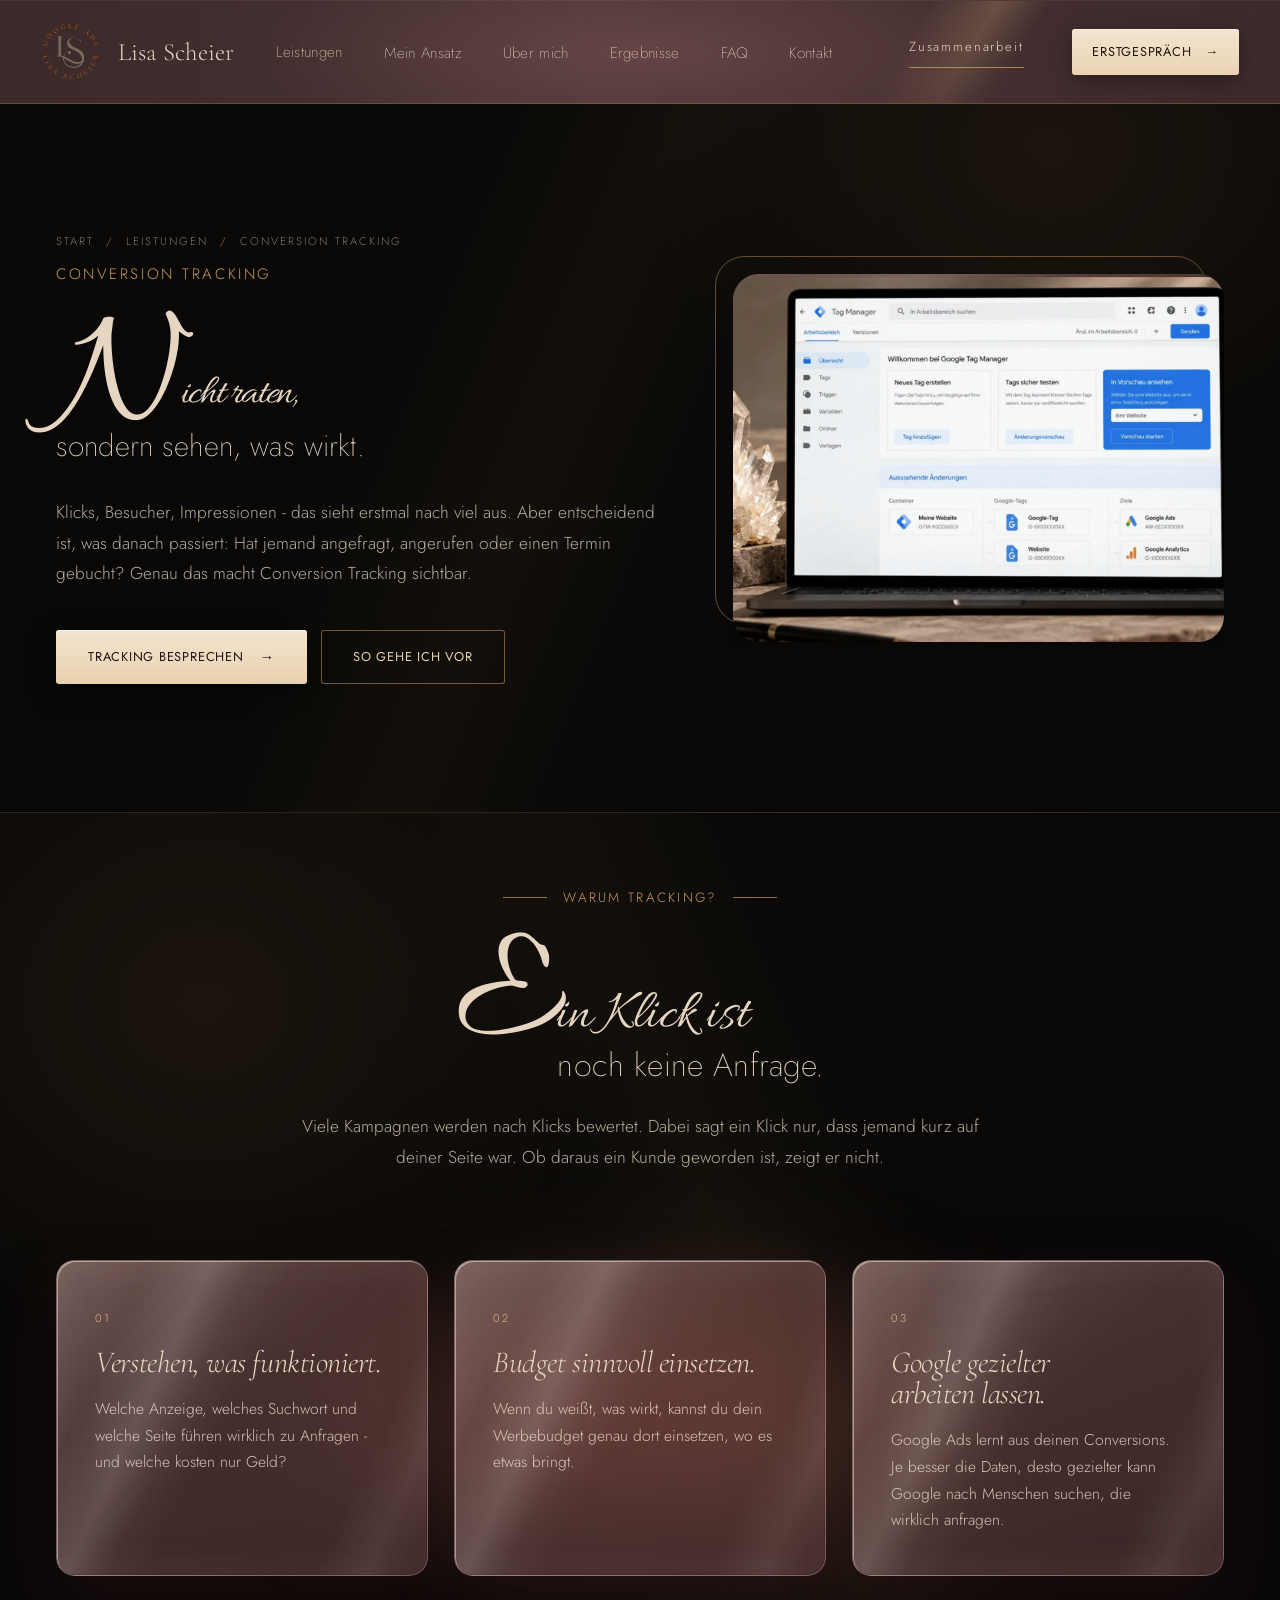
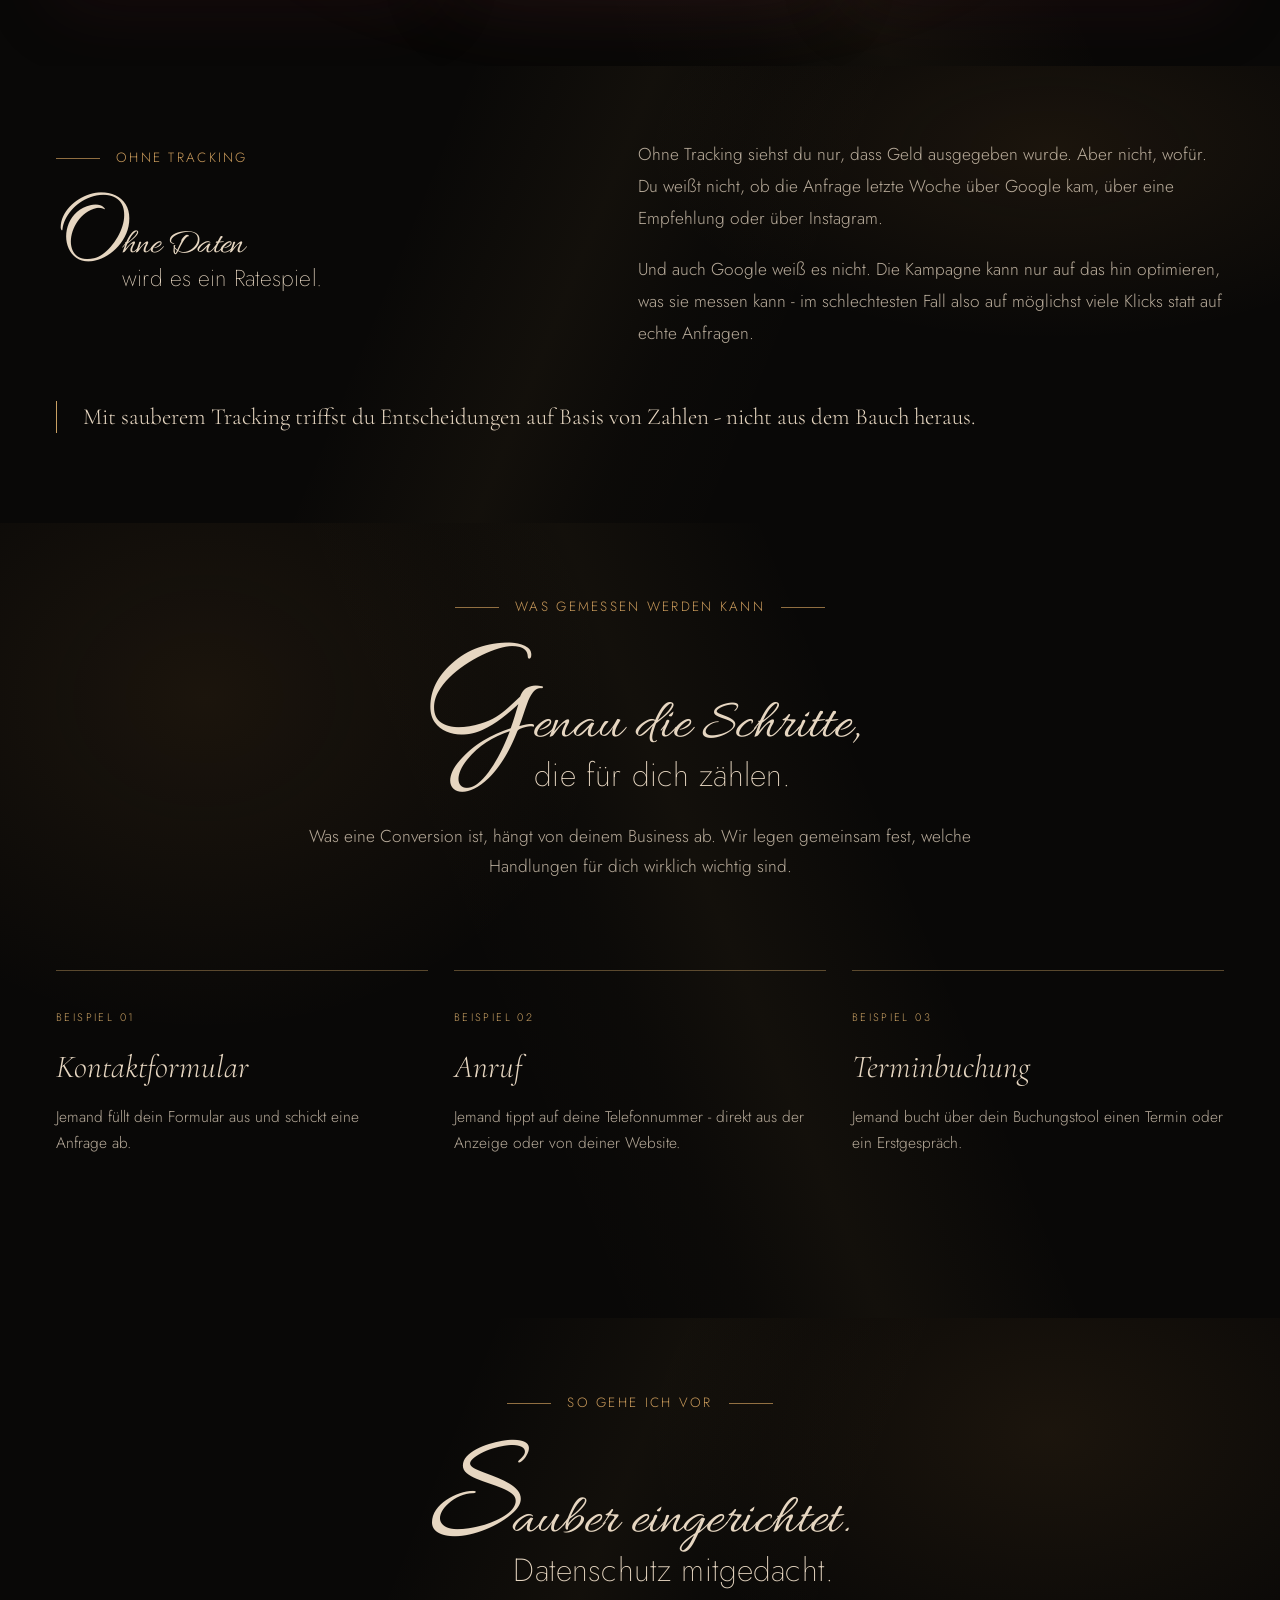
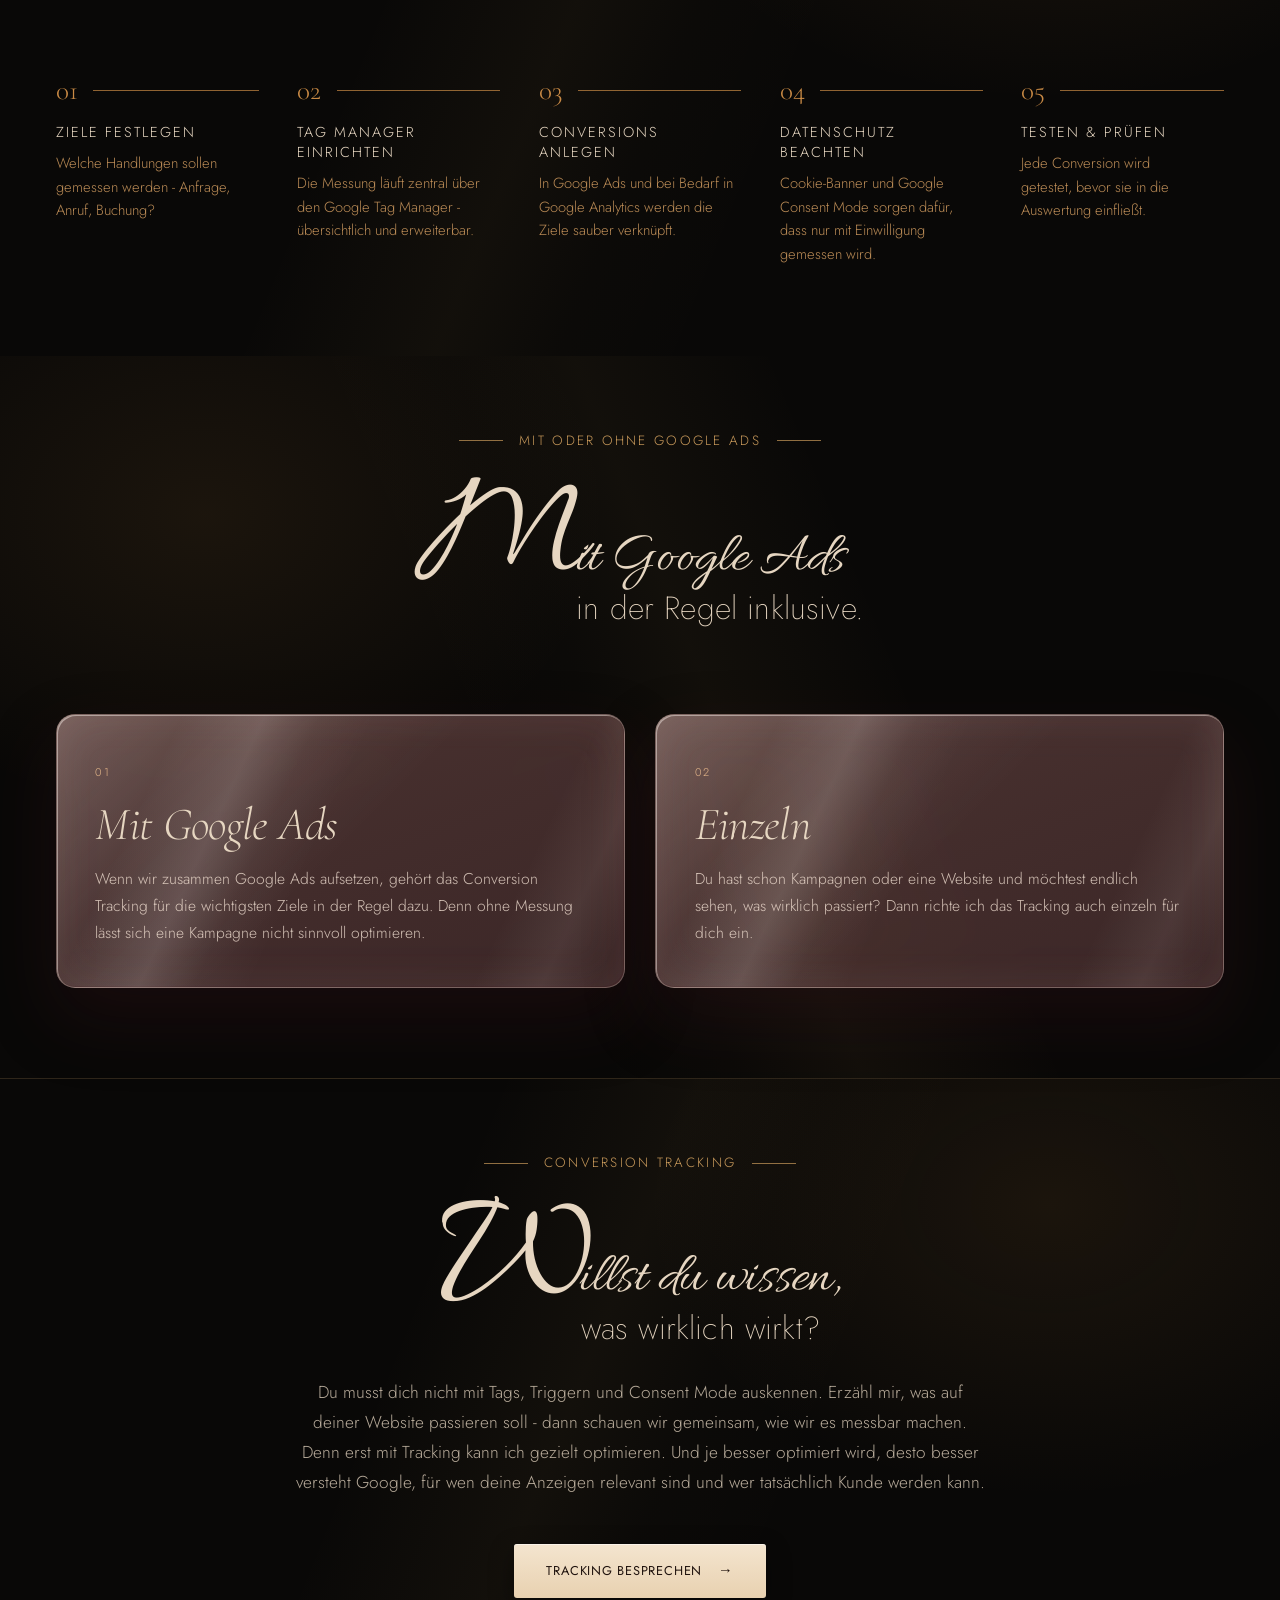
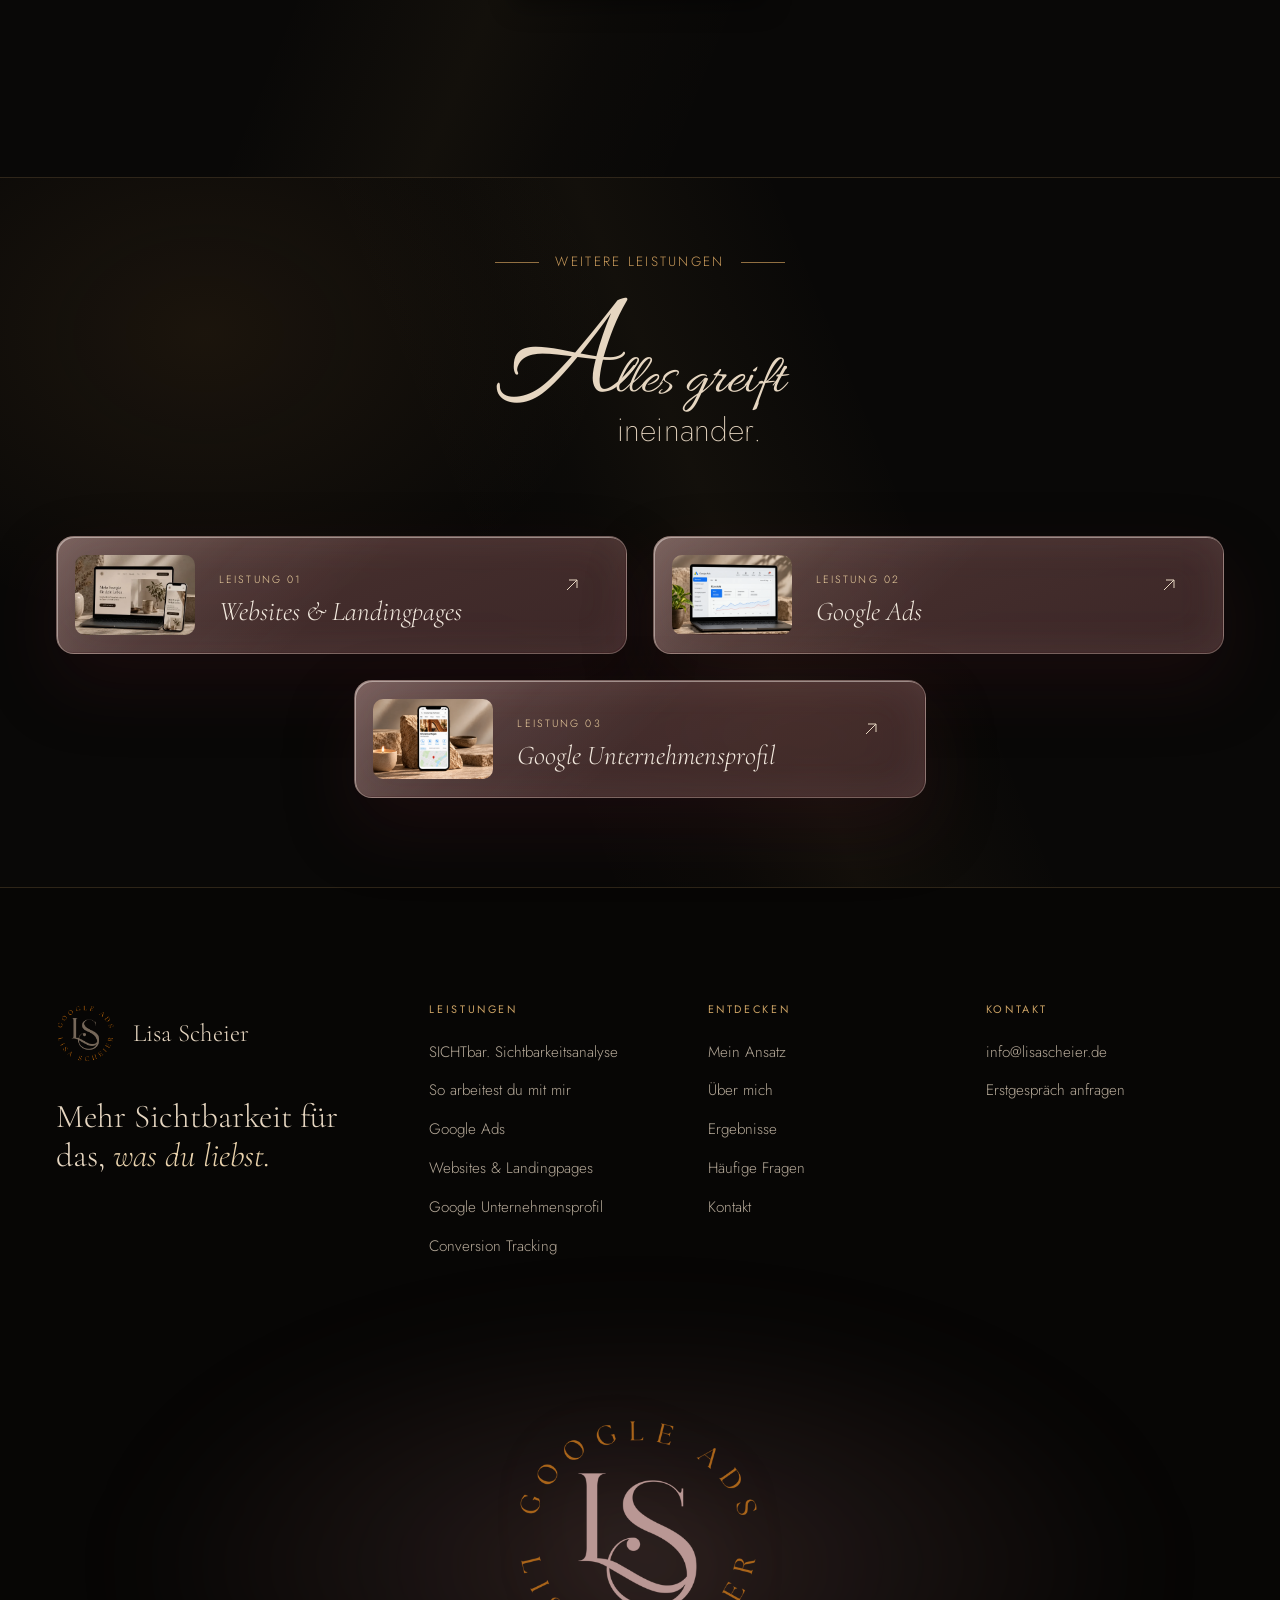
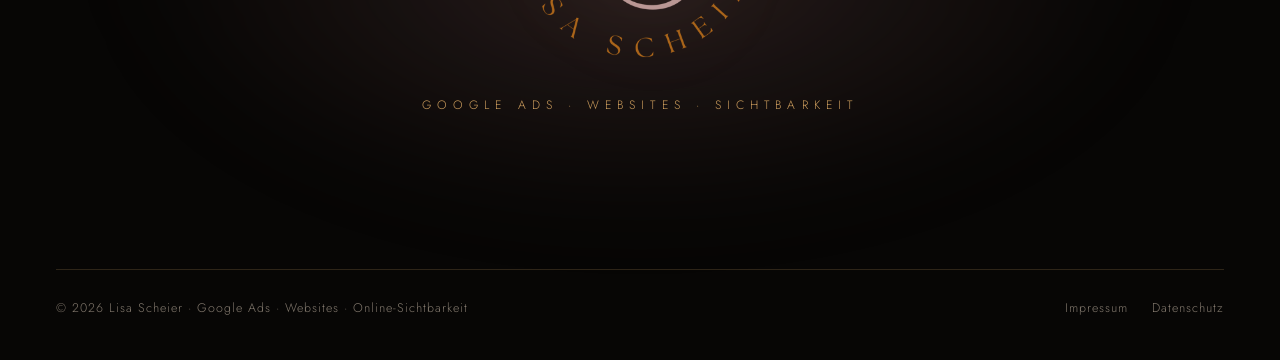
==== conversion-tracking.html @ 936a1bc4 "Hero-Bewertung ohne Anzahl, Kontaktbereich mit Anzahl Co-Authored-By: Claude Opus 5.5 <noreply@anthr" ====
<!DOCTYPE html>
<html lang="de">
<head>
<meta charset="utf-8">
<meta name="viewport" content="width=device-width,initial-scale=1,viewport-fit=cover">
<title>Conversion Tracking für Google Ads | Lisa Scheier</title>
<meta name="description" content="Conversion Tracking für Google Ads: sehen, welche Klicks zu Anfragen, Anrufen und Buchungen führen. Datenschutzkonform mit Google Tag Manager.">
<link rel="canonical" href="https://lisascheier.de/conversion-tracking.html">
<meta name="theme-color" content="#0b0908">
<meta property="og:type" content="website">
<meta property="og:locale" content="de_DE">
<meta property="og:site_name" content="Lisa Scheier">
<meta property="og:title" content="Conversion Tracking für Google Ads | Lisa Scheier">
<meta property="og:description" content="Conversion Tracking für Google Ads: sehen, welche Klicks zu Anfragen, Anrufen und Buchungen führen. Datenschutzkonform mit Google Tag Manager.">
<meta property="og:url" content="https://lisascheier.de/conversion-tracking.html">
<meta property="og:image" content="https://lisascheier.de/assets/img/vorschau-social.jpg">
<meta property="og:image:width" content="1200">
<meta property="og:image:height" content="630">
<meta name="twitter:card" content="summary_large_image">
<link rel="icon" href="assets/img/logo.png" type="image/png">
<link rel="preload" href="assets/fonts/cormorant-garamond-v21-latin-300.woff2" as="font" type="font/woff2" crossorigin>
<link rel="preload" href="assets/fonts/jost-v20-latin-300.woff2" as="font" type="font/woff2" crossorigin>
<link rel="preload" href="assets/fonts/allura.woff2" as="font" type="font/woff2" crossorigin>

<link rel="stylesheet" href="assets/css/site.css?v=1791563657">
<link rel="stylesheet" href="assets/css/variante-a.css?v=1791563657">
<link rel="stylesheet" href="assets/css/variante-a-schwarz.css?v=1791563657">
<script type="application/ld+json">{"@context": "https://schema.org", "@type": "Service", "name": "Conversion Tracking", "provider": {"@type": "Person", "name": "Lisa Scheier"}, "areaServed": ["DE", "AT", "CH"], "url": "https://lisascheier.de/conversion-tracking.html"}</script>
</head>
<body>
<a class="skip" href="#main">Zum Inhalt springen</a>
<header class="header">
  <div class="wrap header__inner">
    <a class="brand" href="index.html" aria-label="Lisa Scheier - Startseite">
      <img src="assets/img/logo.png" alt="" width="46" height="46"><span>Lisa Scheier</span>
    </a>
    <nav class="nav" aria-label="Hauptnavigation">
      <ul class="nav__list">
        <li class="has-drop">
          <button class="nav__link is-active" aria-expanded="false" aria-haspopup="true">Leistungen</button>
          <div class="drop"><a href="index.html#leistungen"><small>01</small><strong>Alle Leistungen</strong><span>Websites, Google Ads, Profil &amp; Tracking</span></a><a href="websites-landingpages.html"><small>02</small><strong>Websites &amp; Landingpages</strong><span>Damit nach dem Klick nicht Schluss ist.</span></a><a href="google-ads.html"><small>03</small><strong>Google Ads</strong><span>Sichtbar, wenn bereits gesucht wird.</span></a><a href="sichtbar.html"><small>04</small><strong>SICHTbar.</strong><span>Deine persönliche Sichtbarkeitsanalyse</span></a><a href="google-unternehmensprofil.html"><small>05</small><strong>Google Unternehmensprofil</strong><span>Der erste Eindruck in Suche und Maps.</span></a><a href="conversion-tracking.html" aria-current="page"><small>06</small><strong>Conversion Tracking</strong><span>Sehen, was wirklich wirkt.</span></a><a href="zusammenarbeit.html"><small>07</small><strong>So arbeitest du mit mir</strong><span>SICHTbar., Einzelleistungen &amp; Pakete</span></a></div>
        </li>
        <li><a class="nav__link" href="index.html#ansatz">Mein Ansatz</a></li>
        <li><a class="nav__link" href="index.html#ueber-mich">Über mich</a></li>
        <li><a class="nav__link" href="index.html#ergebnisse">Ergebnisse</a></li>
        <li><a class="nav__link" href="index.html#faq">FAQ</a></li>
        <li><a class="nav__link" href="index.html#kontakt">Kontakt</a></li>
      </ul>
    </nav>
    <div class="header__actions">
      <a class="header__more" href="zusammenarbeit.html">Zusammenarbeit</a>
      <a class="header__cta" href="index.html#kontakt">Erstgespräch <span aria-hidden="true">→</span></a>
      <button class="burger" aria-label="Menü öffnen" aria-expanded="false" aria-controls="mobile-menu"><span></span><span></span></button>
    </div>
  </div>
</header>
<div class="mobile" id="mobile-menu" aria-hidden="true">
  <nav aria-label="Mobile Navigation">
    <a href="index.html#leistungen">Leistungen <small>01</small></a>
    <div class="mobile__sub"><a href="websites-landingpages.html">Websites &amp; Landingpages</a><a href="google-ads.html">Google Ads</a><a href="sichtbar.html">SICHTbar. Sichtbarkeitsanalyse</a><a href="google-unternehmensprofil.html">Google Unternehmensprofil</a><a href="conversion-tracking.html">Conversion Tracking</a><a href="zusammenarbeit.html">So arbeitest du mit mir</a></div>
    <a href="index.html#ansatz">Mein Ansatz <small>02</small></a>
    <a href="index.html#ueber-mich">Über mich <small>03</small></a>
    <a href="index.html#ergebnisse">Ergebnisse <small>04</small></a>
    <a href="index.html#faq">FAQ <small>05</small></a>
    <a href="index.html#kontakt">Kontakt <small>06</small></a>
    <a class="btn" href="index.html#kontakt">Erstgespräch anfragen <span class="arr" aria-hidden="true">→</span></a>
  </nav>
  <div class="mobile__meta">
    <a href="mailto:info@lisascheier.de">info@lisascheier.de</a>
  </div>
</div>
<main id="main">
<section class="page-hero">
  <div class="wrap page-hero__grid">
    <div>
      <ol class="crumbs reveal"><li><a href="index.html">Start</a></li><li><a href="index.html#leistungen">Leistungen</a></li><li>Conversion Tracking</li></ol>
      <span class="kicker reveal">Conversion Tracking</span>
      <h1 class="hero__title hero__title--sub reveal" data-d="1" aria-label="Nicht raten, sondern sehen, was wirkt."><span class="hero__script" aria-hidden="true"><span class="hero__s">N</span><span class="hero__chade">icht raten,</span></span> <span class="hero__rest" aria-hidden="true">sondern sehen, was wirkt.</span></h1>
      <p class="lead reveal" data-d="2">Klicks, Besucher, Impressionen - das sieht erstmal nach viel aus. Aber entscheidend ist, was danach passiert: Hat jemand angefragt, angerufen oder einen Termin gebucht? Genau das macht Conversion Tracking sichtbar.</p>
      <div class="btns reveal" data-d="3"><a class="btn" href="index.html#kontakt">Tracking besprechen <span class="arr" aria-hidden="true">→</span></a><a class="btn btn--ghost" href="#vorgehen">So gehe ich vor</a></div>
    </div>
    <div class="page-hero__img reveal-img"><img src="assets/img/leistung-tracking.webp?v=1791563657" alt="Google Tag Manager auf einem Laptop" width="734" height="480"></div>
  </div>
</section>

<section class="section section--line">
  <div class="wrap">
    <div class="head center">
      <span class="kicker reveal">Warum Tracking?</span>
      <h2 class="stitle reveal" data-d="1" aria-label="Ein Klick ist noch keine Anfrage."><span class="stitle__script" aria-hidden="true"><span class="stitle__big">E</span><span class="stitle__word">in Klick ist</span></span> <span class="stitle__rest" aria-hidden="true">noch keine Anfrage.</span></h2>
      <p class="lead reveal" data-d="2">Viele Kampagnen werden nach Klicks bewertet. Dabei sagt ein Klick nur, dass jemand kurz auf deiner Seite war. Ob daraus ein Kunde geworden ist, zeigt er nicht.</p>
    </div>
    <div class="cards">
      <article class="card reveal"><span class="n">01</span><h3>Verstehen, was funktioniert.</h3><p>Welche Anzeige, welches Suchwort und welche Seite führen wirklich zu Anfragen - und welche kosten nur Geld?</p></article>
      <article class="card reveal" data-d="1"><span class="n">02</span><h3>Budget sinnvoll einsetzen.</h3><p>Wenn du weißt, was wirkt, kannst du dein Werbebudget genau dort einsetzen, wo es etwas bringt.</p></article>
      <article class="card reveal" data-d="2"><span class="n">03</span><h3>Google gezielter arbeiten lassen.</h3><p>Google Ads lernt aus deinen Conversions. Je besser die Daten, desto gezielter kann Google nach Menschen suchen, die wirklich anfragen.</p></article>
    </div>
  </div>
</section>

<section class="section section--tint">
  <div class="wrap split">
    <div>
      <span class="kicker reveal">Ohne Tracking</span>
      <h2 class="stitle reveal" data-d="1" aria-label="Ohne Daten wird es ein Ratespiel."><span class="stitle__script" aria-hidden="true"><span class="stitle__big">O</span><span class="stitle__word">hne Daten</span></span> <span class="stitle__rest" aria-hidden="true">wird es ein Ratespiel.</span></h2>
    </div>
    <div class="prose reveal" data-d="2">
      <p>Ohne Tracking siehst du nur, dass Geld ausgegeben wurde. Aber nicht, wofür. Du weißt nicht, ob die Anfrage letzte Woche über Google kam, über eine Empfehlung oder über Instagram.</p>
      <p>Und auch Google weiß es nicht. Die Kampagne kann nur auf das hin optimieren, was sie messen kann - im schlechtesten Fall also auf möglichst viele Klicks statt auf echte Anfragen.</p>
    </div>
  </div>
  <div class="wrap">
    <p class="pull pull--wide reveal">Mit sauberem Tracking triffst du Entscheidungen auf Basis von Zahlen - nicht aus dem Bauch heraus.</p>
  </div>
</section>

<section class="section">
  <div class="wrap">
    <div class="head center">
      <span class="kicker reveal">Was gemessen werden kann</span>
      <h2 class="stitle reveal" data-d="1" aria-label="Genau die Schritte, die für dich zählen."><span class="stitle__script" aria-hidden="true"><span class="stitle__big">G</span><span class="stitle__word">enau die Schritte,</span></span> <span class="stitle__rest" aria-hidden="true">die für dich zählen.</span></h2>
      <p class="lead reveal" data-d="2">Was eine Conversion ist, hängt von deinem Business ab. Wir legen gemeinsam fest, welche Handlungen für dich wirklich wichtig sind.</p>
    </div>
    <div class="examples">
      <div class="example reveal"><small>Beispiel 01</small><strong>Kontaktformular</strong><p>Jemand füllt dein Formular aus und schickt eine Anfrage ab.</p></div>
      <div class="example reveal" data-d="1"><small>Beispiel 02</small><strong>Anruf</strong><p>Jemand tippt auf deine Telefonnummer - direkt aus der Anzeige oder von deiner Website.</p></div>
      <div class="example reveal" data-d="2"><small>Beispiel 03</small><strong>Terminbuchung</strong><p>Jemand bucht über dein Buchungstool einen Termin oder ein Erstgespräch.</p></div>
    </div>
  </div>
</section>

<section class="section section--tint" id="vorgehen">
  <div class="wrap">
    <div class="head center">
      <span class="kicker reveal">So gehe ich vor</span>
      <h2 class="stitle reveal" data-d="1" aria-label="Sauber eingerichtet. Datenschutz mitgedacht."><span class="stitle__script" aria-hidden="true"><span class="stitle__big">S</span><span class="stitle__word">auber eingerichtet.</span></span> <span class="stitle__rest" aria-hidden="true">Datenschutz mitgedacht.</span></h2>
    </div>
    <ol class="steps steps--5">
      <li><span class="n">01</span><h3>Ziele festlegen</h3><p>Welche Handlungen sollen gemessen werden - Anfrage, Anruf, Buchung?</p></li>
      <li><span class="n">02</span><h3>Tag Manager einrichten</h3><p>Die Messung läuft zentral über den Google Tag Manager - übersichtlich und erweiterbar.</p></li>
      <li><span class="n">03</span><h3>Conversions anlegen</h3><p>In Google Ads und bei Bedarf in Google Analytics werden die Ziele sauber verknüpft.</p></li>
      <li><span class="n">04</span><h3>Datenschutz beachten</h3><p>Cookie-Banner und Google Consent Mode sorgen dafür, dass nur mit Einwilligung gemessen wird.</p></li>
      <li><span class="n">05</span><h3>Testen &amp; prüfen</h3><p>Jede Conversion wird getestet, bevor sie in die Auswertung einfließt.</p></li>
    </ol>
  </div>
</section>

<section class="section" id="preise">
  <div class="wrap">
    <div class="head center">
      <span class="kicker reveal">Mit oder ohne Google Ads</span>
      <h2 class="stitle reveal" data-d="1" aria-label="Mit Google Ads in der Regel inklusive."><span class="stitle__script" aria-hidden="true"><span class="stitle__big">M</span><span class="stitle__word">it Google Ads</span></span> <span class="stitle__rest" aria-hidden="true">in der Regel inklusive.</span></h2>
    </div>
    <div class="compare">
      <article class="card reveal"><span class="n">01</span><h3>Mit Google Ads</h3><p>Wenn wir zusammen Google Ads aufsetzen, gehört das Conversion Tracking für die wichtigsten Ziele in der Regel dazu. Denn ohne Messung lässt sich eine Kampagne nicht sinnvoll optimieren.</p></article>
      <article class="card reveal" data-d="1"><span class="n">02</span><h3>Einzeln</h3><p>Du hast schon Kampagnen oder eine Website und möchtest endlich sehen, was wirklich passiert? Dann richte ich das Tracking auch einzeln für dich ein.</p></article>
    </div>
  </div>
</section>
<section class="cta" id="kontakt-cta">
  <div class="wrap center">
    <span class="kicker reveal">Conversion Tracking</span>
    <h2 class="stitle reveal" data-d="1" aria-label="Willst du wissen, was wirklich wirkt?"><span class="stitle__script" aria-hidden="true"><span class="stitle__big">W</span><span class="stitle__word">illst du wissen,</span></span> <span class="stitle__rest" aria-hidden="true">was wirklich wirkt?</span></h2>
    <p class="lead reveal" data-d="2">Du musst dich nicht mit Tags, Triggern und Consent Mode auskennen. Erzähl mir, was auf deiner Website passieren soll - dann schauen wir gemeinsam, wie wir es messbar machen. Denn erst mit Tracking kann ich gezielt optimieren. Und je besser optimiert wird, desto besser versteht Google, für wen deine Anzeigen relevant sind und wer tatsächlich Kunde werden kann.</p>
    <div class="btns reveal" data-d="3"><a class="btn" href="index.html#kontakt">Tracking besprechen <span class="arr" aria-hidden="true">→</span></a></div>
  </div>
</section>
<section class="section section--line">
  <div class="wrap">
    <div class="head center"><span class="kicker reveal">Weitere Leistungen</span><h2 class="stitle reveal" data-d="1" aria-label="Alles greift ineinander."><span class="stitle__script" aria-hidden="true"><span class="stitle__big">A</span><span class="stitle__word">lles greift</span></span> <span class="stitle__rest" aria-hidden="true">ineinander.</span></h2></div>
    <div class="more"><a href="websites-landingpages.html" class="reveal"><img src="assets/img/leistung-websites.webp?v=1791563657" alt="" loading="lazy" width="120" height="80"><div><small>Leistung 01</small><strong>Websites &amp; Landingpages</strong></div><span class="service__arrow"><svg width="16" height="16" viewBox="0 0 16 16" aria-hidden="true"><path d="M3 13L13 3M5 3h8v8" fill="none" stroke="currentColor"/></svg></span></a><a href="google-ads.html" class="reveal"><img src="assets/img/leistung-google-ads.webp?v=1791563657" alt="" loading="lazy" width="120" height="80"><div><small>Leistung 02</small><strong>Google Ads</strong></div><span class="service__arrow"><svg width="16" height="16" viewBox="0 0 16 16" aria-hidden="true"><path d="M3 13L13 3M5 3h8v8" fill="none" stroke="currentColor"/></svg></span></a><a href="google-unternehmensprofil.html" class="reveal"><img src="assets/img/leistung-unternehmensprofil.webp?v=1791563657" alt="" loading="lazy" width="120" height="80"><div><small>Leistung 03</small><strong>Google Unternehmensprofil</strong></div><span class="service__arrow"><svg width="16" height="16" viewBox="0 0 16 16" aria-hidden="true"><path d="M3 13L13 3M5 3h8v8" fill="none" stroke="currentColor"/></svg></span></a></div>
  </div>
</section>
</main>
<footer class="footer">
  <div class="wrap">
    <div class="footer__top">
      <div>
        <a class="brand" href="index.html"><img src="assets/img/logo.png" alt="" width="46" height="46"><span>Lisa Scheier</span></a>
        <p class="footer__claim">Mehr Sichtbarkeit für das, <em>was du liebst.</em></p>
      </div>
      <div>
        <h4>Leistungen</h4>
        <ul>
          <li><a href="sichtbar.html">SICHTbar. Sichtbarkeitsanalyse</a></li>
          <li><a href="zusammenarbeit.html">So arbeitest du mit mir</a></li>
          <li><a href="google-ads.html">Google Ads</a></li>
          <li><a href="websites-landingpages.html">Websites &amp; Landingpages</a></li>
          <li><a href="google-unternehmensprofil.html">Google Unternehmensprofil</a></li>
          <li><a href="conversion-tracking.html">Conversion Tracking</a></li>
        </ul>
      </div>
      <div>
        <h4>Entdecken</h4>
        <ul>
          <li><a href="index.html#ansatz">Mein Ansatz</a></li>
          <li><a href="index.html#ueber-mich">Über mich</a></li>
          <li><a href="index.html#ergebnisse">Ergebnisse</a></li>
          <li><a href="index.html#faq">Häufige Fragen</a></li>
          <li><a href="index.html#kontakt">Kontakt</a></li>
        </ul>
      </div>
      <div>
        <h4>Kontakt</h4>
        <ul>
          <li><a href="mailto:info@lisascheier.de">info@lisascheier.de</a></li>
          <li><a href="index.html#kontakt">Erstgespräch anfragen</a></li>
        </ul>
      </div>
    </div>
    <div class="footer__brandmark" aria-hidden="true"><img class="footer__logo" src="assets/img/logo-footer.png" alt="" width="400" height="400" loading="lazy"><span class="footer__tag">Google Ads · Websites · Sichtbarkeit</span></div>
    <div class="footer__bottom">
      <span>© <span data-year>2026</span> Lisa Scheier · Google Ads · Websites · Online-Sichtbarkeit</span>
      <nav aria-label="Rechtliches">
        <a href="impressum.html">Impressum</a>
        <a href="datenschutz.html">Datenschutz</a>
      </nav>
    </div>
  </div>
</footer>
<script src="assets/js/site.js?v=1791563657" defer></script>
</body>
</html>
---- assets/css/site.css ----
/* ==========================================================================
   Lisa Scheier · Design-System
   Dunkle, ruhige Eleganz · Cormorant Garamond + Jost · Messing-Akzent
   ========================================================================== */

/* ---------- Schriften (lokal, DSGVO-konform) ---------- */
@font-face{font-family:'Cormorant Garamond';font-style:normal;font-weight:300;font-display:swap;src:url(../fonts/cormorant-garamond-v21-latin-300.woff2) format('woff2')}
@font-face{font-family:'Cormorant Garamond';font-style:italic;font-weight:300;font-display:swap;src:url(../fonts/cormorant-garamond-v21-latin-300italic.woff2) format('woff2')}
@font-face{font-family:'Cormorant Garamond';font-style:italic;font-weight:400;font-display:swap;src:url(../fonts/cormorant-garamond-v21-latin-italic.woff2) format('woff2')}
@font-face{font-family:'Cormorant Garamond';font-style:normal;font-weight:500;font-display:swap;src:url(../fonts/cormorant-garamond-v21-latin-500.woff2) format('woff2')}
@font-face{font-family:'Jost';font-style:normal;font-weight:200;font-display:swap;src:url(../fonts/jost-v20-latin-200.woff2) format('woff2')}
@font-face{font-family:'Script';font-style:normal;font-weight:400;font-display:swap;src:url(../fonts/allura.woff2) format('woff2')}
@font-face{font-family:'Jost';font-style:normal;font-weight:300;font-display:swap;src:url(../fonts/jost-v20-latin-300.woff2) format('woff2')}
@font-face{font-family:'Jost';font-style:normal;font-weight:400;font-display:swap;src:url(../fonts/jost-v20-latin-regular.woff2) format('woff2')}
@font-face{font-family:'Jost';font-style:normal;font-weight:500;font-display:swap;src:url(../fonts/jost-v20-latin-500.woff2) format('woff2')}

/* ---------- Tokens ---------- */
:root{
  --bg:#0b0908;
  --bg-2:#110d0b;
  --bg-3:#17120f;
  --ink:#e6d6c1;
  --ink-2:rgba(230,214,193,.78);
  --ink-3:rgba(230,214,193,.55);
  --brass:#c9a063;
  --brass-soft:#ead3ad;
  --brass-deep:#9c7640;
  --line:rgba(201,160,99,.2);
  --line-strong:rgba(201,160,99,.42);
  --glass:linear-gradient(150deg,rgba(90,62,46,.26),rgba(26,19,15,.55) 60%,rgba(60,30,26,.22));
  --serif:'Cormorant Garamond',Georgia,'Times New Roman',serif;
  --sans:'Jost','Helvetica Neue',Arial,sans-serif;
  --wrap:1200px;
  --gutter:clamp(20px,5vw,56px);
  --section:clamp(96px,13vw,176px);
  --ease:cubic-bezier(.2,.7,.2,1);
  --header-h:104px;
  --edge:clamp(20px,3.2vw,64px);
}

/* ---------- Basis ---------- */
*,*::before,*::after{box-sizing:border-box}
html{scroll-behavior:smooth;scroll-padding-top:calc(var(--header-h) + 12px);-webkit-text-size-adjust:100%}
body{margin:0;background:var(--bg);color:var(--ink);font-family:var(--sans);font-weight:300;font-size:1.0625rem;line-height:1.7;-webkit-font-smoothing:antialiased;text-rendering:optimizeLegibility;overflow-x:hidden}
img{max-width:100%;height:auto;display:block}
a{color:inherit}
::selection{background:var(--brass);color:#120d0a}
:focus-visible{outline:1px solid var(--brass);outline-offset:4px}
h1,h2,h3,h4{font-family:var(--serif);font-weight:300;margin:0;letter-spacing:-.015em;line-height:1.02;text-wrap:balance}
p{margin:0 0 1.1em}
p:last-child{margin-bottom:0}
em{font-style:italic}
.sr-only{position:absolute;width:1px;height:1px;overflow:hidden;clip:rect(0 0 0 0);white-space:nowrap}
.skip{position:absolute;left:16px;top:-60px;z-index:200;background:var(--brass-soft);color:#120d0a;padding:10px 16px;text-decoration:none;font-size:.8rem}
.skip:focus{top:16px}

/* Filmkorn für Tiefe */
body::before{content:"";position:fixed;inset:0;z-index:100;pointer-events:none;opacity:.035;
  background-image:url("data:image/svg+xml,%3Csvg xmlns='http://www.w3.org/2000/svg' width='160' height='160'%3E%3Cfilter id='n'%3E%3CfeTurbulence type='fractalNoise' baseFrequency='.9' numOctaves='2' stitchTiles='stitch'/%3E%3C/filter%3E%3Crect width='100%25' height='100%25' filter='url(%23n)'/%3E%3C/svg%3E")}

.wrap{width:min(var(--wrap),100% - 2*var(--gutter));margin-inline:auto}
.wrap--narrow{width:min(860px,100% - 2*var(--gutter));margin-inline:auto}
.section{padding-block:var(--section);position:relative}
.section--tint{background:
  radial-gradient(ellipse 60% 50% at 12% 30%,rgba(110,58,38,.14),transparent 70%),
  linear-gradient(180deg,var(--bg-2),var(--bg))}
.section--line{border-top:1px solid var(--line)}
.center{text-align:center}

/* ---------- Typo-Bausteine ---------- */
.kicker{display:inline-flex;align-items:center;gap:16px;font-family:var(--sans);font-size:clamp(.82rem,1.05vw,1.25rem);font-weight:300;letter-spacing:.17em;text-transform:uppercase;color:#c99a5b}
.kicker::before{content:"";width:44px;height:1px;background:currentColor;opacity:.7}
.center .kicker::after{content:"";width:44px;height:1px;background:currentColor;opacity:.7}
.display{font-size:clamp(3rem,7.4vw,6.6rem);line-height:.95;letter-spacing:-.03em}
.h2{font-size:clamp(2.6rem,5.4vw,4.9rem);line-height:.98}
.h3{font-size:clamp(1.8rem,2.6vw,2.4rem);line-height:1.08}
.italic,.h2 em,.display em,.h3 em{font-style:italic;font-weight:300}
.accent{color:var(--brass-soft)}
.lead{font-size:clamp(1.08rem,1.35vw,1.24rem);line-height:1.75;color:var(--ink-2);max-width:40em}
.center .lead{margin-inline:auto}
.muted{color:var(--ink-2)}
.head{margin-bottom:clamp(48px,7vw,88px)}
.head .kicker{margin-bottom:28px}
.head .lead{margin-top:28px}
.rule{width:1px;height:56px;background:linear-gradient(var(--brass),transparent);margin:0 auto 28px}

/* ---------- Buttons & Links ---------- */
.btn{display:inline-flex;align-items:center;justify-content:center;gap:16px;min-height:54px;padding:0 32px;border:0;border-radius:3px;background:linear-gradient(180deg,#f4e5cf 0%,#e8d1b0 100%);color:#21140f;font-family:var(--sans);font-size:clamp(.8rem,.85vw,.95rem);font-weight:400;letter-spacing:.06em;text-transform:uppercase;text-decoration:none;cursor:pointer;box-shadow:0 8px 24px rgba(0,0,0,.38),inset 0 1px 0 rgba(255,255,255,.55);transition:transform .4s var(--ease),box-shadow .4s var(--ease),filter .4s}
.btn:hover{transform:translateY(-2px);filter:brightness(1.03);box-shadow:0 14px 34px rgba(0,0,0,.48),inset 0 1px 0 rgba(255,255,255,.55)}
.btn .arr{font-size:1.15em;transition:transform .5s var(--ease)}
.btn:hover .arr{transform:translateX(5px)}
.btn--ghost{background:transparent;color:var(--brass-soft);box-shadow:inset 0 0 0 1px rgba(201,154,91,.55)}
.btn--ghost:hover{background:rgba(234,211,173,.06);box-shadow:inset 0 0 0 1px rgba(234,211,173,.9)}
.btns{display:flex;flex-wrap:wrap;gap:14px}
.center .btns{justify-content:center}
.link{display:inline-flex;align-items:center;gap:12px;font-size:.74rem;letter-spacing:.22em;text-transform:uppercase;font-weight:400;color:var(--brass-soft);text-decoration:none;padding-bottom:6px;background:linear-gradient(var(--brass),var(--brass)) left bottom/100% 1px no-repeat;transition:background-size .5s var(--ease)}
.link:hover{background-size:30% 1px}
.textlink{color:var(--brass-soft);text-decoration:none;border-bottom:1px solid var(--line-strong);transition:border-color .3s}
.textlink:hover{border-color:var(--brass-soft)}

/* ---------- Header (nach Lisas Vorlage) ---------- */
.header{position:fixed;inset:0 0 auto;z-index:50;height:var(--header-h);transition:transform .5s var(--ease);
  background:linear-gradient(90deg,#211510 0%,#16100c 45%,#1a120d 72%,#1e140f 100%);border-top:1px solid rgba(255,235,210,.06);border-bottom:1px solid rgba(255,235,210,.07)}
.header::after{content:"";position:absolute;top:0;bottom:0;left:69%;width:12%;pointer-events:none;
  background:linear-gradient(100deg,transparent 15%,rgba(214,180,130,.26) 55%,transparent 85%);transform:skewX(-24deg);
  -webkit-mask-image:linear-gradient(180deg,#000 0%,rgba(0,0,0,.45) 100%);mask-image:linear-gradient(180deg,#000 0%,rgba(0,0,0,.45) 100%)}
.header.is-hidden{transform:translateY(-100%)}
.header__inner{position:relative;z-index:1;height:100%;display:flex;align-items:center;gap:clamp(24px,3.2vw,60px);width:calc(100% - 2*var(--edge));margin-inline:auto}
.brand{display:inline-flex;align-items:center;gap:clamp(14px,1.3vw,24px);text-decoration:none;flex-shrink:0}
.brand img{width:clamp(60px,4.5vw,86px);height:auto;aspect-ratio:1;object-fit:contain}
.brand span{font-family:var(--serif);font-size:clamp(1.5rem,1.95vw,2.3rem);font-weight:300;letter-spacing:.01em;color:#e6d6c1}
.nav{display:flex;align-items:center}
.nav__list{display:flex;align-items:center;gap:clamp(24px,3.2vw,62px);list-style:none;margin:0;padding:0}
.nav__list > li{position:relative}
.nav__link{white-space:nowrap;font-family:var(--sans);font-size:clamp(.95rem,.98vw,1.15rem);font-weight:200;letter-spacing:.02em;text-decoration:none;color:#e6d6c1;padding:10px 0;background:none;border:0;cursor:pointer;transition:color .3s}
.nav__link:hover,.nav__link.is-active{color:var(--brass-soft)}
.drop{position:absolute;top:100%;left:50%;min-width:340px;padding:14px;margin-top:30px;transform:translate(-50%,8px);background:rgba(22,16,12,.97);-webkit-backdrop-filter:blur(18px);backdrop-filter:blur(18px);border:1px solid var(--line);opacity:0;visibility:hidden;transition:opacity .35s var(--ease),transform .35s var(--ease),visibility .35s}
.drop::before{content:"";position:absolute;left:0;right:0;top:-34px;height:34px}
.has-drop:hover .drop,.has-drop.is-open .drop,.has-drop:focus-within .drop{opacity:1;visibility:visible;transform:translate(-50%,0)}
.drop a{display:grid;grid-template-columns:28px 1fr;gap:4px 12px;padding:14px 16px;text-decoration:none;transition:background .3s}
.drop a:hover{background:rgba(201,160,99,.07)}
.drop small{grid-row:span 2;font-size:.68rem;letter-spacing:.14em;color:var(--brass);padding-top:5px}
.drop strong{font-family:var(--serif);font-weight:400;font-style:italic;font-size:1.3rem;line-height:1.1}
.drop span{font-size:.82rem;color:var(--ink-3);line-height:1.45}
.header__actions{margin-left:auto;display:flex;align-items:center;gap:clamp(24px,3.8vw,72px)}
.header__more{white-space:nowrap;font-family:var(--sans);font-size:clamp(.82rem,.82vw,.98rem);font-weight:300;letter-spacing:.14em;color:#e6d6c1;text-decoration:none;padding-bottom:8px;border-bottom:1px solid rgba(201,154,91,.8);transition:color .3s}
.header__more:hover{color:#e6d6c1}
.header__cta{display:inline-flex;align-items:center;gap:14px;height:clamp(46px,2.8vw,54px);padding:0 clamp(20px,1.5vw,28px);border-radius:3px;background:linear-gradient(180deg,#f4e5cf 0%,#e9d3b3 100%);color:#21140f;font-family:var(--sans);font-size:clamp(.8rem,.8vw,.95rem);font-weight:400;letter-spacing:.06em;text-transform:uppercase;text-decoration:none;box-shadow:0 6px 22px rgba(0,0,0,.35),inset 0 1px 0 rgba(255,255,255,.5);transition:transform .4s var(--ease),box-shadow .4s}
.header__cta:hover{transform:translateY(-1px);box-shadow:0 10px 30px rgba(0,0,0,.45),inset 0 1px 0 rgba(255,255,255,.5)}
.burger{display:none;width:44px;height:44px;background:none;border:0;cursor:pointer;position:relative;color:var(--ink)}
.burger span{position:absolute;left:10px;right:10px;height:1px;background:currentColor;transition:transform .4s var(--ease),top .4s var(--ease)}
.burger span:nth-child(1){top:18px}.burger span:nth-child(2){top:26px}
.menu-open .burger span:nth-child(1){top:22px;transform:rotate(45deg)}
.menu-open .burger span:nth-child(2){top:22px;transform:rotate(-45deg)}

.mobile{position:fixed;inset:0;z-index:40;background:var(--bg);padding:calc(var(--header-h) + 24px) var(--gutter) 40px;display:flex;flex-direction:column;overflow-y:auto;opacity:0;visibility:hidden;transition:opacity .45s var(--ease),visibility .45s}
.menu-open .mobile{opacity:1;visibility:visible}
.menu-open{overflow:hidden}
.mobile nav{display:flex;flex-direction:column}
.mobile a{font-family:var(--serif);font-size:2.1rem;font-weight:300;text-decoration:none;padding:12px 0;border-bottom:1px solid var(--line);display:flex;justify-content:space-between;align-items:baseline}
.mobile a small{font-family:var(--sans);font-size:.66rem;letter-spacing:.2em;color:var(--brass)}
.mobile .mobile__sub a{font-size:1.4rem;font-style:italic;padding-left:18px;color:var(--ink-2)}
.mobile .btn{margin-top:36px;font-family:var(--sans);font-size:.74rem;border-bottom:1px solid var(--brass-soft);justify-content:center}
.mobile__meta{margin-top:auto;padding-top:32px;font-size:.85rem;color:var(--ink-3)}
.mobile__meta a{font-family:var(--sans);font-size:.95rem;border:0;padding:4px 0;color:var(--ink-2)}

@media (max-width:1180px){
  :root{--header-h:88px}
  .nav,.header__more,.header__cta{display:none}
  .burger{display:block}
  .brand img{width:64px}
}

/* ---------- Hero Startseite (nach Lisas Vorlage) ---------- */
.hero{position:relative;overflow:hidden;isolation:isolate;background:#0a0908;padding:calc(var(--header-h) + clamp(48px,4.8vw,90px)) 0 clamp(64px,6vw,110px)}
.hero__grid{position:relative;display:grid;grid-template-columns:minmax(0,36%) 1fr auto;align-items:center;width:calc(100% - 2*var(--edge));margin-inline:auto}
.hero__text{grid-column:1;position:relative;z-index:2}
.hero__kicker{display:block;font-family:var(--sans);font-size:clamp(.78rem,1.18vw,1.4rem);font-weight:300;letter-spacing:.17em;text-transform:uppercase;color:#c99a5b;white-space:nowrap}
.hero__title{margin:clamp(10px,1vw,20px) 0 0;font-weight:400;line-height:1;color:#e6d6c1}
.hero__script{display:flex;align-items:flex-end;font-family:'Script',var(--serif);margin-left:-.02em}
/* Riesiges, haarfeines S – der Strich wird mit einer Kontur in Hintergrundfarbe verschlankt */
.hero__s{position:relative;top:.2em;margin-top:-.2em;font-size:clamp(11rem,19vw,21rem);line-height:.78;margin-right:-.01em;-webkit-text-stroke:.021em #0a0908}
.hero__chade{position:relative;z-index:1;font-size:clamp(3.6rem,6vw,6.6rem);line-height:1;padding-bottom:.02em;-webkit-text-stroke:.006em #0a0908}
.hero__rest{display:block;margin-top:.12em;font-family:var(--sans);font-weight:200;font-size:clamp(1.9rem,3vw,3.2rem);line-height:1.1;letter-spacing:.005em}
.hero__sub{margin:clamp(18px,1.6vw,30px) 0 0;font-family:var(--sans);font-size:clamp(.9rem,1.06vw,1.25rem);font-weight:300;letter-spacing:.2em;line-height:1.6;text-transform:uppercase;color:#e6d6c1}
.hero__lead{margin:clamp(24px,2.1vw,40px) 0 0;max-width:34em;font-size:clamp(1rem,1.09vw,1.3rem);font-weight:300;line-height:1.72;color:rgba(230,214,193,.85)}
.hero__btn{display:inline-flex;align-items:center;justify-content:center;gap:14px;margin-top:clamp(24px,1.8vw,34px);height:clamp(52px,3.2vw,60px);padding:0 clamp(40px,3.6vw,68px);border-radius:3px;background:linear-gradient(180deg,#f4e5cf 0%,#e8d1b0 100%);color:#21140f;font-size:clamp(.8rem,.8vw,.95rem);font-weight:500;letter-spacing:.05em;text-transform:uppercase;text-decoration:none;box-shadow:0 8px 26px rgba(0,0,0,.4),inset 0 1px 0 rgba(255,255,255,.55);transition:transform .4s var(--ease),box-shadow .4s}
.hero__btn:hover{transform:translateY(-2px);box-shadow:0 14px 34px rgba(0,0,0,.5),inset 0 1px 0 rgba(255,255,255,.55)}
.hero__btn span{transition:transform .4s var(--ease)}
.hero__btn:hover span{transform:translateX(4px)}
.hero__eye{position:absolute;z-index:1;left:33%;width:50%;top:50%;transform:translateY(-50%);aspect-ratio:880/590;pointer-events:none}
.hero__eye::before{content:"";position:absolute;inset:-10% -6%;z-index:-1;background:radial-gradient(ellipse 45% 50% at 68% 50%,rgba(200,120,60,.18),transparent 70%);filter:blur(24px)}
.hero__eye img{width:100%;height:100%;object-fit:cover;object-position:80% 52%;
  -webkit-mask-image:linear-gradient(90deg,transparent 0%,rgba(0,0,0,.3) 12%,rgba(0,0,0,.55) 38%,#000 55%,#000 90%,transparent 100%),linear-gradient(180deg,transparent 0%,#000 9%,#000 91%,transparent 100%);-webkit-mask-composite:source-in;
  mask-image:linear-gradient(90deg,transparent 0%,rgba(0,0,0,.3) 12%,rgba(0,0,0,.55) 38%,#000 55%,#000 90%,transparent 100%),linear-gradient(180deg,transparent 0%,#000 9%,#000 91%,transparent 100%);mask-composite:intersect;
  animation:eyeIn 2.6s var(--ease) both}
@keyframes eyeIn{from{opacity:0;transform:scale(1.05)}to{opacity:1;transform:scale(1)}}
.hero__note{grid-column:3;position:relative;z-index:2;margin:0 0 0 auto;padding:clamp(48px,4.6vw,86px) 0 clamp(48px,4.6vw,86px) clamp(22px,2vw,38px);border-left:1px solid rgba(184,137,79,.85);font-family:var(--sans);font-size:clamp(.8rem,1.06vw,1.25rem);font-weight:300;letter-spacing:.2em;line-height:1.82;text-transform:uppercase;color:#c99a5b;white-space:nowrap}

/* ---------- Schreibschrift-Überschrift (wie im Hero) ---------- */
.stitle{display:inline-grid;grid-template-columns:auto auto;align-items:end;text-align:left;margin:0;font-weight:400;line-height:1;color:var(--ink)}
.stitle__script{display:contents}
.stitle__big{grid-column:1;grid-row:1/3;align-self:start;font-family:'Script',var(--serif);font-size:clamp(7.5rem,12vw,13.5rem);line-height:.8;margin-right:-.06em;-webkit-text-stroke:.021em var(--bg)}
.stitle__word{grid-column:2;grid-row:1;position:relative;z-index:1;font-family:'Script',var(--serif);font-size:clamp(2.8rem,4.4vw,5rem);line-height:1;padding-top:.9em;-webkit-text-stroke:.006em var(--bg)}
.stitle__rest{grid-column:2;grid-row:2;align-self:start;margin-top:.12em;padding-left:.05em;font-family:var(--sans);font-weight:200;font-size:clamp(1.6rem,2.5vw,2.8rem);line-height:1.1;letter-spacing:.005em}

/* ---------- Einheitlicher Abschnittskopf ---------- */
.shead{text-align:center;margin:0 auto clamp(48px,5vw,90px)}
.shead .kicker{display:flex;justify-content:center;margin-bottom:clamp(20px,2.4vw,36px)}
.shead .kicker::after{content:"";width:44px;height:1px;background:currentColor;opacity:.7}
.shead .stitle{margin-inline:auto}
.shead__sub{margin:clamp(26px,2.4vw,44px) 0 0;font-family:var(--sans);font-size:clamp(.9rem,1.2vw,1.4rem);font-weight:300;letter-spacing:.2em;text-transform:uppercase;color:var(--ink)}
.shead__text{max-width:44em;margin:clamp(18px,1.6vw,30px) auto 0;font-size:clamp(1rem,1.15vw,1.3rem);font-weight:300;line-height:1.75;color:var(--ink-2)}
.faq__list--center{max-width:980px;margin-inline:auto}
.faq__more{max-width:980px;margin:clamp(32px,3vw,52px) auto 0;text-align:center;color:var(--ink-2)}
.faq__more .link{margin-left:14px}

/* ---------- Laufband unter dem Hero ---------- */
.ticker{position:relative;overflow:hidden;height:clamp(84px,6.8vw,128px);display:flex;align-items:center;
  background:radial-gradient(ellipse 12% 120% at 43% 50%,rgba(150,110,70,.28),transparent 70%),linear-gradient(90deg,#2a1a12 0%,#23160f 40%,#1e130e 100%);
  border-top:1px solid rgba(255,235,210,.05);border-bottom:1px solid rgba(201,154,91,.75)}
.ticker__track{display:flex;width:max-content;animation:ticker 55s linear infinite}
.ticker:hover .ticker__track{animation-play-state:paused}
.ticker__seq{display:flex;align-items:center}
.ticker__item{display:inline-flex;align-items:center;gap:16px;padding:0 clamp(18px,1.9vw,36px);white-space:nowrap;font-family:var(--sans);font-size:clamp(.8rem,.95vw,1.12rem);font-weight:200;letter-spacing:.14em;color:#e6d6c1}
.ticker__item svg{width:clamp(20px,1.4vw,27px);height:clamp(20px,1.4vw,27px);fill:none;stroke:#c99a5b;stroke-width:1;stroke-linecap:round;stroke-linejoin:round;flex-shrink:0}
.ticker__dot{color:rgba(201,154,91,.55);font-size:.9rem}
.ticker__gap{display:inline-block;width:clamp(40px,4vw,80px)}
@keyframes ticker{to{transform:translateX(-50%)}}

/* ---------- Zitat ---------- */
.quote{position:relative;text-align:center;padding:clamp(84px,9vw,136px) 0;overflow:hidden;isolation:isolate;
  background:
    radial-gradient(ellipse 50% 70% at 50% 46%,rgba(92,16,28,.5),transparent 72%),
    linear-gradient(115deg,transparent 30%,rgba(255,220,200,.025) 45%,transparent 58%),
    radial-gradient(ellipse 120% 100% at 50% 50%,transparent 45%,rgba(0,0,0,.6) 100%),
    linear-gradient(180deg,#12040a 0%,#1a060d 50%,#110409 100%);
  border-top:1px solid rgba(201,154,91,.5);border-bottom:1px solid rgba(201,154,91,.5)}
/* zweite, feine Goldlinie innen – wie eine Prägung */
.quote::before{content:"";position:absolute;inset:7px 0;border-top:1px solid rgba(201,154,91,.18);border-bottom:1px solid rgba(201,154,91,.18);pointer-events:none}
.quote::after{content:"";position:absolute;left:50%;top:-1px;bottom:-1px;width:min(520px,70%);transform:translateX(-50%);pointer-events:none;
  border-top:1px solid transparent;border-bottom:1px solid transparent;
  background:linear-gradient(90deg,transparent,rgba(240,208,160,.95),transparent) top/100% 1px no-repeat,linear-gradient(90deg,transparent,rgba(240,208,160,.95),transparent) bottom/100% 1px no-repeat}
.quote__mark{display:block;font-family:var(--serif);font-style:italic;font-weight:300;font-size:clamp(6rem,10vw,9rem);line-height:.4;height:.35em;color:var(--brass);opacity:.55}
.quote blockquote{margin:clamp(20px,2.4vw,36px) 0 0}
.quote p{font-family:var(--serif);font-style:italic;font-weight:300;font-size:clamp(1.45rem,2.15vw,2.2rem);line-height:1.45;letter-spacing:.01em;color:#e6d6c1;margin:0;text-shadow:0 2px 30px rgba(0,0,0,.7)}
.quote em{color:#e2bb82}
.quote__orn{display:flex;align-items:center;justify-content:center;gap:16px;margin-top:clamp(34px,3.4vw,52px)}
.quote__orn i{width:64px;height:1px;background:linear-gradient(90deg,transparent,rgba(201,154,91,.8))}
.quote__orn i:last-child{background:linear-gradient(90deg,rgba(201,154,91,.8),transparent)}
.quote__orn b{width:6px;height:6px;border:1px solid var(--brass);transform:rotate(45deg)}

/* ---------- Statement / Zitat ---------- */
.statement{padding-block:clamp(72px,9vw,120px);border-block:1px solid var(--line);text-align:center}
.statement p{font-family:var(--serif);font-size:clamp(1.9rem,3.8vw,3.4rem);line-height:1.15;font-weight:300;max-width:22em;margin:0 auto}
.statement em{color:var(--brass-soft)}

/* ---------- Marquee ---------- */
.marquee{border-block:1px solid var(--line);overflow:hidden;padding:26px 0;background:var(--bg-2);-webkit-mask-image:linear-gradient(90deg,transparent,#000 12%,#000 88%,transparent);mask-image:linear-gradient(90deg,transparent,#000 12%,#000 88%,transparent)}
.marquee__track{display:flex;width:max-content;animation:marquee 60s linear infinite}
.marquee:hover .marquee__track{animation-play-state:paused}
.marquee ul{display:flex;list-style:none;margin:0;padding:0}
.marquee li{display:flex;align-items:center;gap:40px;padding-right:40px;font-size:.74rem;letter-spacing:.3em;text-transform:uppercase;color:var(--ink-2);white-space:nowrap}
.marquee li::after{content:"";width:5px;height:5px;border:1px solid var(--brass);transform:rotate(45deg)}
@keyframes marquee{to{transform:translateX(-50%)}}

/* ---------- Problem ---------- */
.problem{overflow:hidden;padding-block:clamp(72px,8vw,130px);
  background:
    radial-gradient(ellipse 45% 70% at 82% 45%,rgba(196,138,88,.20),transparent 70%),
    linear-gradient(90deg,#0b0908 0%,#0d0a08 28%,#1a120e 52%,#2c1f18 78%,#38281f 100%)}
.problem__grid{display:grid;grid-template-columns:minmax(0,.9fr) minmax(0,1.1fr);gap:clamp(40px,7vw,110px);align-items:center}
.problem__grid > div:last-child{padding-block:clamp(10px,2vw,40px)}
.problem__head{margin-bottom:clamp(40px,5vw,80px)}
.problem__head .kicker{display:flex;justify-content:center;margin-bottom:clamp(20px,2.4vw,36px)}
.problem__head .stitle{margin-inline:auto}
.problem__figure{position:relative;margin:0 0 0 calc((min(var(--wrap),100vw - 2*var(--gutter)) - 100vw)/2);max-width:none;width:calc(100% + (100vw - min(var(--wrap),100vw - 2*var(--gutter)))/2)}
.problem__figure::after{content:"";position:absolute;inset:0;z-index:-1;background:radial-gradient(ellipse 55% 50% at 20% 40%,rgba(160,96,58,.24),transparent 70%)}
.problem__figure img{height:clamp(440px,42vw,720px);width:auto;max-width:100%;object-fit:cover;object-position:left top;filter:saturate(.95) contrast(1.02);-webkit-mask-image:linear-gradient(0deg,transparent 0%,#000 28%),linear-gradient(270deg,transparent 0%,#000 30%);-webkit-mask-composite:source-in;mask-image:linear-gradient(0deg,transparent 0%,#000 28%),linear-gradient(270deg,transparent 0%,#000 30%);mask-composite:intersect}
.problem__caption{position:absolute;left:calc(clamp(440px,42vw,720px) * .41 + clamp(40px,3.6vw,70px));bottom:12%;font-family:var(--sans);font-size:clamp(.85rem,1.05vw,1.2rem);font-weight:200;letter-spacing:.3em;text-transform:uppercase;color:#c99a5b;writing-mode:vertical-rl;transform:rotate(180deg);white-space:nowrap}
.problem .lead{margin-top:0}
.problem .lead strong{color:var(--ink);font-weight:400}
.points{list-style:none;margin:48px 0 0;padding:0;border-top:1px solid var(--line)}
.points li{display:grid;grid-template-columns:48px 1fr;gap:18px;padding:24px 0;border-bottom:1px solid var(--line)}
.points small{font-size:.7rem;letter-spacing:.18em;color:var(--brass);padding-top:4px}
.points strong{display:block;font-family:var(--sans);font-style:normal;font-weight:300;font-size:clamp(.95rem,1vw,1.15rem);line-height:1.4;letter-spacing:.14em;text-transform:uppercase;color:#e6d6c1}
.points span{display:block;margin-top:12px;font-family:var(--sans);font-weight:300;font-size:clamp(1rem,1.05vw,1.2rem);line-height:1.5;letter-spacing:.06em;text-transform:none;color:#c99a5b}
.closing{margin-top:clamp(20px,2.5vw,44px);text-align:center}
.closing p{font-family:var(--serif);font-size:clamp(1.5rem,2.4vw,2.1rem);line-height:1.35;color:var(--ink-2);margin:0}
.closing p.final{margin-top:22px;font-family:var(--sans);font-style:normal;font-weight:300;font-size:clamp(1.1rem,1.35vw,1.5rem);letter-spacing:.06em;color:#c99a5b}
.closing .btn{margin-top:44px}

/* ---------- Ansatz / Weg (nach Lisas Vorlage) ---------- */
.approach{position:relative;overflow:hidden;padding:clamp(72px,7vw,120px) 0 clamp(80px,8vw,140px);
  background:
    linear-gradient(118deg,transparent 58%,rgba(170,120,80,.10) 70%,transparent 82%),
    radial-gradient(ellipse 45% 70% at 92% 40%,rgba(90,52,32,.35),transparent 70%),
    linear-gradient(180deg,#0c0908 0%,#100b09 60%,#0c0908 100%)}
.approach__inner{width:calc(100% - 2*var(--edge));margin-inline:auto}
.approach__head{text-align:center;margin-bottom:clamp(48px,4.6vw,86px)}
.approach__head .kicker{display:flex;justify-content:center;margin-bottom:clamp(20px,2.4vw,36px)}
.approach__head .kicker::after{content:"";width:44px;height:1px;background:currentColor;opacity:.7}
.approach__head .stitle{margin-inline:auto}
.approach__kicker{display:inline-block;font-family:var(--sans);font-size:clamp(.85rem,1.2vw,1.4rem);font-weight:300;letter-spacing:.17em;text-transform:uppercase;color:#c99a5b}
.approach__kicker::after{content:"";display:block;width:58px;height:1px;background:#c99a5b;margin:clamp(14px,1.2vw,22px) auto 0}
.approach__title{margin:clamp(18px,1.6vw,30px) 0 0;font-family:var(--serif);font-style:italic;font-weight:400;font-size:clamp(2.6rem,4.9vw,5.9rem);line-height:1;letter-spacing:-.015em;color:#e6d6c1}
.approach__sub{margin:clamp(26px,2.4vw,46px) 0 0;font-family:var(--sans);font-size:clamp(.9rem,1.2vw,1.4rem);font-weight:300;letter-spacing:.2em;text-transform:uppercase;color:#e6d6c1}
.approach__text{margin:clamp(20px,1.6vw,32px) auto 0;font-size:clamp(1rem,1.15vw,1.35rem);font-weight:300;line-height:1.75;color:rgba(230,214,193,.88)}

.flow{display:grid;grid-template-columns:minmax(0,1fr) auto minmax(0,.92fr) auto minmax(0,1.25fr) auto minmax(0,.82fr);align-items:center;gap:clamp(10px,1.2vw,22px);margin-bottom:clamp(64px,6vw,110px)}
.flow__arrow{width:clamp(34px,2.8vw,54px);height:16px;fill:none;stroke:#c98a45;stroke-width:1.6;stroke-linecap:round;stroke-linejoin:round}
.flow{position:relative;isolation:isolate}
/* warmes Licht hinter dem Glas */
.flow::before,.flow::after{content:"";position:absolute;z-index:-1;border-radius:50%;filter:blur(60px);pointer-events:none}
.flow::before{width:34%;aspect-ratio:1.4;left:6%;top:-8%;background:radial-gradient(ellipse,rgba(214,150,96,.32),transparent 65%)}
.flow::after{width:34%;aspect-ratio:1.4;right:4%;bottom:-10%;background:radial-gradient(ellipse,rgba(170,90,60,.3),transparent 65%)}
.flow__card{position:relative;overflow:hidden;height:clamp(330px,22vw,412px);border-radius:24px;padding:clamp(24px,1.9vw,36px);font-family:'Helvetica Neue',Arial,sans-serif;
  background:linear-gradient(160deg,rgba(150,128,112,.34) 0%,rgba(98,80,68,.36) 45%,rgba(70,56,48,.40) 100%);
  -webkit-backdrop-filter:blur(24px) saturate(130%);backdrop-filter:blur(24px) saturate(130%);
  border:1px solid rgba(255,232,205,.20);
  box-shadow:inset 0 1px 0 rgba(255,240,222,.26),inset 0 -1px 0 rgba(0,0,0,.22),0 30px 70px rgba(0,0,0,.45)}
.flow__card::before{content:"";position:absolute;inset:0;border-radius:inherit;pointer-events:none;
  background:linear-gradient(118deg,rgba(255,242,225,.13) 0%,rgba(255,242,225,.04) 24%,transparent 42%,transparent 72%,rgba(255,225,190,.06) 100%)}
.flow__card > *{position:relative}
.flow__dots{display:flex;gap:18px;margin-bottom:clamp(22px,2vw,36px)}
.flow__dots i{width:5px;height:5px;border-radius:50%;background:#c98a45}
.flow__google{text-align:center;font-size:clamp(2rem,2.5vw,3rem);font-weight:700;color:#e6d6c1;letter-spacing:-.01em;margin-bottom:clamp(16px,1.4vw,26px)}
.flow__bar{display:flex;align-items:center;gap:14px;height:clamp(42px,2.7vw,52px);padding:0 18px;border-radius:40px;background:#f2e9df;color:#2a1f18;font-size:clamp(.85rem,.88vw,1.05rem)}
.flow__bar span,.flow__suggest span{font-size:.85em;opacity:.8}
.flow__suggest{list-style:none;margin:clamp(14px,1.2vw,22px) 0 0;padding:0 0 0 4px;display:grid;gap:clamp(8px,.8vw,14px);font-size:clamp(.72rem,.78vw,.92rem);color:rgba(230,214,193,.72)}
.flow__suggest li{display:flex;gap:12px}
.flow__adlabel{display:block;font-size:clamp(1rem,1.1vw,1.3rem);font-weight:400;color:#e6d6c1;margin-top:6px}
.flow__url{display:block;margin-top:8px;font-size:clamp(.72rem,.78vw,.92rem);color:rgba(230,214,193,.5)}
.flow__adtitle{margin:clamp(22px,2vw,36px) 0 0;font-family:'Helvetica Neue',Arial,sans-serif;font-size:clamp(1.15rem,1.5vw,1.85rem);font-weight:400;font-style:normal;line-height:1.18;letter-spacing:-.005em;color:#d3914b;overflow-wrap:anywhere;hyphens:auto}
.flow__adtext{margin-top:clamp(22px,2vw,38px);font-size:clamp(.78rem,.85vw,1rem);line-height:1.55;color:rgba(230,214,193,.72)}
.flow__card--site{height:clamp(360px,24vw,450px);padding:clamp(12px,1vw,18px);border-color:rgba(255,226,190,.30)}
.flow__card--site img{width:100%;height:100%;object-fit:cover;object-position:center 40%;border-radius:16px}
.flow__card--lead{display:flex;flex-direction:column;padding-top:clamp(28px,2vw,34px)}
.flow__check{align-self:center;width:clamp(50px,3.4vw,64px);aspect-ratio:1;border-radius:50%;display:grid;place-items:center;background:radial-gradient(circle at 35% 30%,#d08a47,#a8622c);box-shadow:0 6px 18px rgba(0,0,0,.35)}
.flow__check svg{width:52%;fill:none;stroke:#fff;stroke-width:2;stroke-linecap:round;stroke-linejoin:round}
.flow__leadtitle{margin:clamp(18px,1.6vw,30px) 0 0;font-family:'Helvetica Neue',Arial,sans-serif;font-style:normal;font-weight:400;font-size:clamp(1.25rem,1.5vw,1.8rem);letter-spacing:-.01em;color:#e6d6c1}
.flow__leadtext{margin-top:6px;font-size:clamp(.78rem,.85vw,1rem);line-height:1.45;color:rgba(230,214,193,.72)}
.flow__lines{display:grid;gap:clamp(12px,1vw,20px);margin:clamp(16px,1.6vw,30px) 0 auto}
.flow__lines i{height:1px;background:rgba(232,224,214,.12)}
.flow__lines i:nth-child(1){width:26%}.flow__lines i:nth-child(2){width:36%}.flow__lines i:nth-child(3){width:18%}
.flow__btn{display:flex;align-items:center;justify-content:center;height:clamp(40px,2.4vw,46px);border-radius:40px;background:linear-gradient(180deg,#cf8a45,#b8732f);color:#e6d6c1;font-size:clamp(.82rem,.88vw,1.05rem);box-shadow:0 8px 20px rgba(0,0,0,.35)}
.approach__steps{max-width:none;width:100%}

.steps{display:grid;grid-template-columns:repeat(4,minmax(0,1fr));gap:clamp(20px,3vw,44px);counter-reset:s;list-style:none;margin:0;padding:0}
.steps--5{grid-template-columns:repeat(5,minmax(0,1fr))}
.steps li{position:relative}
.steps .n{display:flex;align-items:center;gap:clamp(14px,1.2vw,22px);font-family:var(--serif);font-style:normal;font-weight:300;font-size:clamp(1.7rem,1.8vw,2.2rem);line-height:1;color:#c98a45}
.steps .n::after{content:"";flex:1;height:1px;background:rgba(201,138,69,.7);transform-origin:left;transform:scaleX(0);transition:transform 1.4s var(--ease)}
.steps.is-in .n::after{transform:scaleX(1)}
.steps.is-in li:nth-child(2) .n::after{transition-delay:.2s}
.steps.is-in li:nth-child(3) .n::after{transition-delay:.4s}
.steps.is-in li:nth-child(4) .n::after{transition-delay:.6s}
.steps.is-in li:nth-child(5) .n::after{transition-delay:.8s}
.steps h3{font-family:var(--sans);font-size:clamp(.9rem,.95vw,1.1rem);font-weight:300;letter-spacing:.14em;text-transform:uppercase;line-height:1.4;margin:clamp(16px,1.4vw,24px) 0 clamp(10px,.8vw,14px);color:#e6d6c1}
.steps p{font-family:var(--sans);font-size:clamp(.92rem,.92vw,1.05rem);font-weight:300;line-height:1.6;color:#b98a55}

/* ---------- Leistungen (nach Lisas Vorlage) ---------- */
.services-sec{background:
  radial-gradient(ellipse 60% 55% at 20% 30%,rgba(90,34,24,.35),transparent 70%),
  radial-gradient(ellipse 55% 60% at 85% 75%,rgba(80,30,22,.3),transparent 70%),
  linear-gradient(180deg,#140b09 0%,#1b0f0c 50%,#140b09 100%)}
.services-sec > .wrap{width:min(1500px,100% - 2*var(--edge))}
.services{display:grid;grid-template-columns:repeat(2,minmax(0,1fr));gap:clamp(22px,2.8vw,48px);max-width:1500px;margin-inline:auto}
.services{position:relative;isolation:isolate}
/* warme Lichtflecken hinter dem Glas */
.services::before,.services::after{content:"";position:absolute;z-index:-1;border-radius:50%;filter:blur(70px);pointer-events:none}
.services::before{width:46%;aspect-ratio:1;left:4%;top:10%;background:radial-gradient(circle,rgba(201,120,62,.45),transparent 65%)}
.services::after{width:42%;aspect-ratio:1;right:2%;bottom:4%;background:radial-gradient(circle,rgba(150,52,42,.45),transparent 65%)}
.service{position:relative;display:flex;flex-direction:column;padding:clamp(18px,1.6vw,28px);border-radius:clamp(20px,1.7vw,30px);text-decoration:none;overflow:hidden;
  background:linear-gradient(155deg,rgba(255,236,214,.09) 0%,rgba(60,38,30,.28) 38%,rgba(22,14,11,.42) 100%);
  -webkit-backdrop-filter:blur(26px) saturate(135%);backdrop-filter:blur(26px) saturate(135%);
  border:1px solid rgba(255,226,190,.16);
  box-shadow:inset 0 1px 0 rgba(255,238,215,.22),inset 1px 0 0 rgba(255,238,215,.06),inset 0 -1px 0 rgba(0,0,0,.25),0 30px 70px rgba(0,0,0,.35);
  transition:transform .6s var(--ease),border-color .6s,box-shadow .6s}
/* diagonaler Glasreflex */
.service::before{content:"";position:absolute;inset:0;border-radius:inherit;pointer-events:none;z-index:0;
  background:linear-gradient(118deg,rgba(255,240,220,.10) 0%,rgba(255,240,220,.03) 22%,transparent 40%,transparent 70%,rgba(255,220,180,.05) 100%)}
.service > *{position:relative;z-index:1}
.service:hover{transform:translateY(-4px);border-color:rgba(255,226,190,.3);box-shadow:inset 0 1px 0 rgba(255,238,215,.28),0 40px 90px rgba(0,0,0,.45)}
.service__img{aspect-ratio:656/394;overflow:hidden;border-radius:clamp(14px,1.3vw,24px)}
.service__img img{width:100%;height:100%;object-fit:cover;transition:transform 1.4s var(--ease)}
.service:hover .service__img img{transform:scale(1.04)}
.service__body{padding:clamp(22px,1.9vw,36px) clamp(0px,.2vw,4px) clamp(8px,1vw,20px);max-width:560px}
.service__idx{display:block;font-family:var(--sans);font-size:clamp(.8rem,.8vw,.95rem);font-weight:300;letter-spacing:.2em;color:#c98a45}
.service h3{margin:clamp(12px,1vw,18px) 0 0;font-family:var(--serif);font-style:italic;font-weight:400;font-size:clamp(1.9rem,2.2vw,2.6rem);line-height:1.1;color:#e6d6c1}
.service__desc{margin:clamp(14px,1.2vw,22px) 0 0;font-size:clamp(.98rem,1vw,1.15rem);font-weight:300;line-height:1.6;color:rgba(230,214,193,.72)}
.service__prices{margin:clamp(20px,1.8vw,32px) 0 0;padding-top:clamp(20px,1.8vw,32px);border-top:1px solid rgba(190,130,75,.35);display:grid;gap:clamp(8px,.6vw,12px)}
.service__row{display:flex;justify-content:space-between;align-items:baseline;gap:20px}
.service__row dt{font-size:clamp(1rem,1.05vw,1.2rem);font-weight:400;color:#e6d6c1}
.service__row dd{margin:0;font-size:clamp(1rem,1.05vw,1.2rem);font-weight:300;letter-spacing:.02em;color:#c98a45;text-align:right}
.service__note{margin:clamp(14px,1.2vw,22px) 0 0;font-size:clamp(.85rem,.85vw,.98rem);font-weight:300;line-height:1.6;color:rgba(230,214,193,.64)}

/* ---------- Über mich ---------- */
.about__grid{display:grid;grid-template-columns:minmax(0,.95fr) minmax(0,1.05fr);gap:clamp(48px,8vw,120px);align-items:start}
.about__photo{position:sticky;top:calc(var(--header-h) + 40px)}
.about__photo figure{margin:0;position:relative;aspect-ratio:3/4;overflow:hidden}
.about__photo img{width:100%;height:100%;object-fit:cover;filter:grayscale(1) contrast(1.08) brightness(.92)}
.about__photo figure::after{content:"";position:absolute;inset:14px;border:1px solid rgba(234,211,173,.22);pointer-events:none}
.about__stamp{position:absolute;right:-22px;bottom:48px;width:124px;height:124px;border-radius:50%;background:var(--bg);border:1px solid var(--line-strong);display:grid;place-items:center;text-align:center;font-family:var(--serif);font-style:italic;font-size:1.05rem;line-height:1.2;color:var(--brass-soft);padding:16px}
.about h2{margin:26px 0 40px}
.about__hello{font-family:var(--serif);font-style:italic;font-size:2rem;color:var(--brass-soft);margin-bottom:18px}
.about__copy p{color:var(--ink-2)}
.about__grid{align-items:center}
.about__belief{font-family:var(--serif);font-size:clamp(1.5rem,2.2vw,1.95rem);line-height:1.3;color:var(--ink)!important;border-left:1px solid var(--brass);padding-left:24px;margin:40px 0!important}
.about__sign{font-family:var(--serif);font-style:italic;font-size:1.4rem;color:var(--ink)!important;line-height:1.3}
.about__sign b{display:block;font-weight:400;font-size:2.2rem;color:var(--brass-soft)}
.facts{display:grid;grid-template-columns:repeat(3,minmax(0,1fr));gap:clamp(20px,3vw,40px);margin-top:clamp(80px,10vw,130px);padding-top:48px;border-top:1px solid var(--line)}
.facts h3{font-size:1.75rem;font-style:italic;margin-bottom:14px}
.facts p{font-size:.95rem;color:var(--ink-2)}

/* ---------- Pakete ---------- */
.plans{display:grid;grid-template-columns:repeat(3,minmax(0,1fr));gap:clamp(16px,2vw,28px);align-items:stretch}
.plan{position:relative;display:flex;flex-direction:column;padding:clamp(34px,3.4vw,50px) clamp(28px,3vw,42px);border:1px solid var(--line);background:var(--bg-2);transition:border-color .5s,transform .6s var(--ease)}
.plan:hover{border-color:var(--line-strong)}
.plan--featured{background:var(--glass),var(--bg-3);border-color:var(--line-strong);box-shadow:0 40px 90px rgba(0,0,0,.35)}
.plan--featured::before{content:"";position:absolute;inset:-1px -1px auto;height:2px;background:linear-gradient(90deg,transparent,var(--brass),transparent)}
.plan__tag{font-size:.68rem;letter-spacing:.24em;text-transform:uppercase;color:var(--brass)}
.plan__badge{position:absolute;top:-13px;right:28px;background:var(--brass-soft);color:#150f0b;font-size:.62rem;letter-spacing:.2em;text-transform:uppercase;padding:6px 12px;font-weight:500}
.plan h3{font-size:clamp(2.6rem,3.6vw,3.3rem);font-style:italic;margin:14px 0 6px}
.plan__scope{color:var(--ink-2);font-size:.96rem;min-height:3.2em}
.plan__price{display:flex;align-items:baseline;gap:10px;margin:30px 0;padding:26px 0;border-block:1px solid var(--line)}
.plan__price small{font-size:.8rem;color:var(--ink-3);letter-spacing:.06em}
.plan__price strong{font-family:var(--serif);font-weight:300;font-size:3.4rem;line-height:1;color:var(--ink)}
.plan ul{list-style:none;margin:0 0 36px;padding:0;display:grid;gap:12px;font-size:.95rem;color:var(--ink-2)}
.plan li{display:grid;grid-template-columns:18px 1fr;gap:10px}
.plan li::before{content:"";width:9px;height:5px;border-left:1px solid var(--brass);border-bottom:1px solid var(--brass);transform:rotate(-45deg);margin-top:8px}
.plan .btn{margin-top:auto;width:100%}
.plans__note{margin-top:44px;display:grid;grid-template-columns:repeat(3,minmax(0,1fr));gap:24px;font-size:.9rem;color:var(--ink-3)}
.plans__note div{padding-left:18px;border-left:1px solid var(--line)}
.plans__note strong{display:block;color:var(--ink-2);font-weight:400;margin-bottom:4px;font-size:.72rem;letter-spacing:.18em;text-transform:uppercase}

/* ---------- FAQ ---------- */
.faq__grid{display:grid;grid-template-columns:minmax(0,.8fr) minmax(0,1.2fr);gap:clamp(48px,8vw,120px);align-items:start}
.faq__aside{position:sticky;top:calc(var(--header-h) + 40px)}
.faq__aside h2{margin:26px 0 30px;font-size:clamp(2.4rem,4vw,3.8rem)}
.faq__list{border-top:1px solid var(--line)}
.faq details{border-bottom:1px solid var(--line)}
.faq summary{list-style:none;cursor:pointer;display:grid;grid-template-columns:1fr 36px;gap:24px;align-items:center;padding:28px 0;font-family:var(--serif);font-size:clamp(1.3rem,1.8vw,1.6rem);line-height:1.25;transition:color .3s}
.faq summary::-webkit-details-marker{display:none}
.faq summary:hover{color:var(--brass-soft)}
.faq summary i{position:relative;width:36px;height:36px;border:1px solid var(--line-strong);border-radius:50%}
.faq summary i::before,.faq summary i::after{content:"";position:absolute;left:50%;top:50%;width:12px;height:1px;background:var(--brass-soft);transform:translate(-50%,-50%);transition:transform .45s var(--ease)}
.faq summary i::after{transform:translate(-50%,-50%) rotate(90deg)}
.faq details[open] summary i::after{transform:translate(-50%,-50%) rotate(0)}
.faq__answer{overflow:hidden}
.faq__answer p{padding:0 60px 30px 0;color:var(--ink-2);margin:0}

/* ---------- Kontakt ---------- */
.contact{position:relative;background:
  radial-gradient(ellipse 50% 60% at 70% 45%,rgba(110,22,36,.45),transparent 72%),
  radial-gradient(ellipse 120% 100% at 50% 50%,transparent 45%,rgba(0,0,0,.55) 100%),
  linear-gradient(180deg,#14050a 0%,#1c0710 50%,#13050a 100%);
  border-top:1px solid rgba(201,154,91,.5)}
.contact::before{content:"";position:absolute;left:0;right:0;top:7px;border-top:1px solid rgba(201,154,91,.18);pointer-events:none}
.contact__grid{display:grid;grid-template-columns:minmax(0,.9fr) minmax(0,1.1fr);gap:clamp(48px,8vw,120px)}
.contact h2{margin:26px 0 30px}
.contact__direct{margin-top:48px;display:grid;gap:18px;padding-top:32px;border-top:1px solid var(--line)}
.contact__direct a{display:flex;flex-direction:column;text-decoration:none}
.contact__direct small{font-size:.68rem;letter-spacing:.22em;text-transform:uppercase;color:var(--brass)}
.contact__direct span{font-family:var(--serif);font-size:1.7rem;transition:color .3s}
.contact__direct a:hover span{color:var(--brass-soft)}
.contact__grid{position:relative;isolation:isolate}
.contact__grid::after{content:"";position:absolute;z-index:-1;right:2%;top:5%;width:48%;aspect-ratio:1;border-radius:50%;filter:blur(70px);pointer-events:none;
  background:radial-gradient(circle,rgba(206,140,86,.30),rgba(150,70,55,.15) 45%,transparent 70%)}
.form{position:relative;overflow:hidden;display:grid;grid-template-columns:1fr 1fr;gap:30px 28px;padding:clamp(28px,4vw,56px);border-radius:clamp(20px,1.7vw,30px);
  background:linear-gradient(160deg,rgba(150,128,112,.30) 0%,rgba(98,80,68,.32) 45%,rgba(70,56,48,.38) 100%);
  -webkit-backdrop-filter:blur(24px) saturate(130%);backdrop-filter:blur(24px) saturate(130%);
  border:1px solid rgba(255,232,205,.20);
  box-shadow:inset 0 1px 0 rgba(255,240,222,.26),inset 0 -1px 0 rgba(0,0,0,.22),0 30px 70px rgba(0,0,0,.45)}
.form::before{content:"";position:absolute;inset:0;border-radius:inherit;pointer-events:none;
  background:linear-gradient(118deg,rgba(255,242,225,.12) 0%,rgba(255,242,225,.03) 24%,transparent 42%,transparent 72%,rgba(255,225,190,.05) 100%)}
.form > *{position:relative}
.form .field input,.form .field select,.form .field textarea{border-bottom-color:rgba(255,226,190,.32)}
.form .field input::placeholder,.form .field textarea::placeholder{color:rgba(244,237,227,.42)}
.form .check input{border-color:rgba(255,226,190,.45)}
.field{display:flex;flex-direction:column;gap:10px;grid-column:span 2}
.field--half{grid-column:span 1}
.field label{font-size:.68rem;letter-spacing:.22em;text-transform:uppercase;color:var(--ink-3)}
.field label em{text-transform:none;letter-spacing:.02em;font-style:normal;color:var(--ink-3);opacity:.7}
.field input,.field select,.field textarea{width:100%;background:transparent;border:0;border-bottom:1px solid var(--line-strong);padding:10px 0 12px;color:var(--ink);font-family:var(--sans);font-size:1.05rem;font-weight:300;border-radius:0;transition:border-color .3s;-webkit-appearance:none;appearance:none}
.field select{background:url("data:image/svg+xml,%3Csvg xmlns='http://www.w3.org/2000/svg' width='12' height='8'%3E%3Cpath d='M1 1l5 5 5-5' fill='none' stroke='%23c9a063'/%3E%3C/svg%3E") right 4px center no-repeat;cursor:pointer}
.field select option{background:var(--bg-2);color:var(--ink)}
.field textarea{resize:vertical;min-height:110px}
.field input::placeholder,.field textarea::placeholder{color:rgba(244,237,227,.28)}
.field input:focus,.field select:focus,.field textarea:focus{outline:none;border-bottom-color:var(--brass-soft)}
.field.is-invalid input,.field.is-invalid select{border-bottom-color:#d98a6a}
.check{grid-column:span 2;display:grid;grid-template-columns:22px 1fr;gap:14px;font-size:.88rem;color:var(--ink-2);line-height:1.55}
.check input{-webkit-appearance:none;appearance:none;width:20px;height:20px;border:1px solid var(--line-strong);margin:2px 0 0;cursor:pointer;position:relative}
.check input:checked{background:var(--brass-soft);border-color:var(--brass-soft)}
.check input:checked::after{content:"";position:absolute;left:6px;top:2px;width:5px;height:10px;border:solid #150f0b;border-width:0 1.5px 1.5px 0;transform:rotate(45deg)}
.check.is-invalid input{border-color:#d98a6a}
.form__foot{grid-column:span 2;display:flex;flex-wrap:wrap;align-items:center;justify-content:space-between;gap:18px}
.form__foot small{color:var(--ink-3);font-size:.8rem}
.form__status{grid-column:span 2;font-size:.9rem;color:#e0a488;min-height:1em;margin:0}
.hp{position:absolute!important;left:-9999px!important}

/* ---------- Seiten-Hero (Unterseiten) ---------- */
.page-hero{position:relative;padding:calc(var(--header-h) + clamp(70px,10vw,140px)) 0 clamp(80px,10vw,140px);overflow:hidden;isolation:isolate}
.page-hero::before{content:"";position:absolute;inset:0;z-index:-2;background:
  radial-gradient(ellipse 50% 60% at 80% 30%,rgba(120,56,36,.26),transparent 70%),
  linear-gradient(180deg,var(--bg-2),var(--bg))}
.page-hero__grid{display:grid;grid-template-columns:minmax(0,1.1fr) minmax(0,.9fr);gap:clamp(40px,6vw,90px);align-items:center}
.page-hero h1{font-size:clamp(3rem,6.2vw,5.8rem);line-height:.96;letter-spacing:-.028em;margin:30px 0 34px}
.page-hero h1 em{color:var(--brass-soft)}
.page-hero .btns{margin-top:42px}
.page-hero__img{position:relative}
.page-hero__img::before{content:"";position:absolute;inset:-18px 18px 18px -18px;border:1px solid var(--line);z-index:-1}
.page-hero__img img{width:100%;aspect-ratio:4/3;object-fit:cover;filter:saturate(.9)}
.crumbs{display:flex;gap:12px;list-style:none;padding:0;margin:0 0 8px;font-size:.7rem;letter-spacing:.18em;text-transform:uppercase;color:var(--ink-3)}
.crumbs a{text-decoration:none;transition:color .3s}
.crumbs a:hover{color:var(--brass-soft)}
.crumbs li+li::before{content:"/";margin-right:12px;color:var(--brass-deep)}

/* ---------- Karten & Inhalte (Unterseiten) ---------- */
.cards{display:grid;grid-template-columns:repeat(3,minmax(0,1fr));gap:clamp(16px,2vw,28px)}
.card{position:relative;padding:clamp(32px,3.2vw,46px) clamp(26px,3vw,40px);border:1px solid var(--line);background:var(--glass),var(--bg-2);transition:border-color .5s,transform .6s var(--ease)}
.card:hover{border-color:var(--line-strong);transform:translateY(-4px)}
.card::before{content:"";position:absolute;left:clamp(26px,3vw,40px);top:-1px;width:56px;height:1px;background:var(--brass)}
.card .n{font-size:.7rem;letter-spacing:.22em;color:var(--brass)}
.card h3{font-size:clamp(1.8rem,2.4vw,2.3rem);font-style:italic;margin:16px 0 18px}
.card p{color:var(--ink-2);font-size:.98rem}
.split{display:grid;grid-template-columns:minmax(0,.9fr) minmax(0,1.1fr);gap:clamp(40px,8vw,120px);align-items:start}
.split h2{margin-top:26px;font-size:clamp(2.3rem,3.9vw,3.7rem)}
.prose p{color:var(--ink-2);font-size:1.08rem;line-height:1.85}
.prose strong{color:var(--ink);font-weight:400}
.prose .pull{font-family:var(--serif);font-size:clamp(1.5rem,2.2vw,1.9rem);line-height:1.35;color:var(--ink);border-left:1px solid var(--brass);padding-left:24px;margin:36px 0}
.examples{display:grid;grid-template-columns:repeat(3,minmax(0,1fr));gap:clamp(16px,2vw,28px);margin:clamp(48px,6vw,72px) 0}
.example{padding:30px 0 0;border-top:1px solid var(--line-strong)}
.example small{font-size:.68rem;letter-spacing:.22em;text-transform:uppercase;color:var(--brass)}
.example strong{display:block;font-family:var(--serif);font-weight:300;font-style:italic;font-size:2rem;margin:10px 0 10px}
.example p{color:var(--ink-2);font-size:.97rem}
.compare{display:grid;grid-template-columns:1fr 1fr;gap:clamp(16px,2.4vw,32px)}
.compare .card ul{list-style:none;margin:26px 0 0;padding:0}
.compare .card li{display:grid;grid-template-columns:18px 1fr;gap:10px;padding:13px 0;border-top:1px solid var(--line);color:var(--ink-2);font-size:.96rem}
.compare .card li::before{content:"";width:9px;height:5px;border-left:1px solid var(--brass);border-bottom:1px solid var(--brass);transform:rotate(-45deg);margin-top:9px}
.compare .price{display:flex;align-items:baseline;gap:10px;margin-top:30px;padding-top:26px;border-top:1px solid var(--line-strong)}
.compare .price small{font-size:.8rem;color:var(--ink-3)}
.compare .price strong{font-family:var(--serif);font-weight:300;font-size:3rem;line-height:1}
.compare h3{font-size:clamp(2.4rem,3.6vw,3.3rem)}

/* Weitere Leistungen */
.more{display:grid;grid-template-columns:repeat(2,minmax(0,1fr));gap:clamp(16px,2vw,28px)}
.more a{display:grid;grid-template-columns:120px 1fr auto;gap:24px;align-items:center;padding:18px;border:1px solid var(--line);text-decoration:none;transition:border-color .4s,background .4s}
.more a:hover{border-color:var(--line-strong);background:rgba(201,160,99,.04)}
.more img{width:120px;aspect-ratio:3/2;object-fit:cover}
.more small{font-size:.66rem;letter-spacing:.2em;text-transform:uppercase;color:var(--brass)}
.more strong{display:block;font-family:var(--serif);font-weight:300;font-style:italic;font-size:1.7rem;line-height:1.15;margin-top:4px}
.more .service__arrow{width:44px;height:44px;grid-row:auto;grid-column:auto}
.more a:hover .service__arrow{background:var(--brass-soft);color:#150f0b;transform:rotate(-45deg)}

/* CTA-Band */
.cta{text-align:center;padding-block:clamp(110px,14vw,190px);background:
  radial-gradient(ellipse 50% 70% at 50% 0%,rgba(130,64,40,.26),transparent 70%),var(--bg);border-top:1px solid var(--line)}
.cta h2{margin:28px auto 30px;max-width:14em}
.cta .lead{margin-bottom:46px}

/* ---------- Rechtstexte ---------- */
.legal{padding:calc(var(--header-h) + clamp(60px,9vw,120px)) 0 var(--section)}
.legal h1{font-size:clamp(3rem,6vw,5.2rem);margin:26px 0 clamp(48px,6vw,80px)}
.legal h2{font-size:clamp(1.7rem,2.4vw,2.2rem);font-style:italic;margin:56px 0 18px;padding-top:32px;border-top:1px solid var(--line)}
.legal h3{font-family:var(--sans);font-size:.78rem;letter-spacing:.2em;text-transform:uppercase;font-weight:400;color:var(--brass);margin:30px 0 10px}
.legal p,.legal li{color:var(--ink-2);font-size:1rem;line-height:1.8}
.legal ul{padding-left:1.2em}
.legal a{color:var(--brass-soft);text-underline-offset:3px}
.legal address{font-style:normal;font-family:var(--serif);font-size:1.6rem;line-height:1.35}
.legal dl{display:grid;grid-template-columns:minmax(120px,max-content) 1fr;gap:10px 28px;margin:0}
.legal dt{font-size:.72rem;letter-spacing:.2em;text-transform:uppercase;color:var(--ink-3);padding-top:4px}
.legal dd{margin:0;color:var(--ink-2)}

/* ---------- Footer ---------- */
.footer{border-top:1px solid var(--line);padding:clamp(72px,9vw,120px) 0 40px;background:var(--bg)}
.footer__top{display:grid;grid-template-columns:1.4fr repeat(3,1fr);gap:40px}
.footer__claim{font-family:var(--serif);font-size:clamp(1.8rem,2.6vw,2.4rem);line-height:1.15;margin:26px 0 0;max-width:12em}
.footer__claim em{color:var(--brass-soft)}
.footer h4{font-family:var(--sans);font-size:.68rem;font-weight:400;letter-spacing:.24em;text-transform:uppercase;color:var(--brass);margin-bottom:22px}
.footer ul{list-style:none;margin:0;padding:0;display:grid;gap:10px}
.footer ul a,.footer ul button{font:inherit;font-size:.95rem;color:var(--ink-2);text-decoration:none;background:none;border:0;padding:0;cursor:pointer;transition:color .3s;text-align:left}
.footer ul a:hover,.footer ul button:hover{color:var(--brass-soft)}
.footer__bottom{margin-top:clamp(64px,8vw,110px);padding-top:28px;border-top:1px solid var(--line);display:flex;flex-wrap:wrap;justify-content:space-between;gap:16px;font-size:.78rem;letter-spacing:.08em;color:var(--ink-3)}
.footer__bottom nav{display:flex;gap:24px}
.footer__bottom a{text-decoration:none;transition:color .3s}
.footer__bottom a:hover{color:var(--brass-soft)}
.footer__brandmark{text-align:center;margin-top:clamp(56px,8vw,110px);user-select:none}
.footer__word{font-family:var(--serif);font-weight:400;font-size:clamp(4rem,13vw,13rem);line-height:.9;letter-spacing:.02em;white-space:nowrap;
  color:rgba(255,235,210,.035);
  text-shadow:-1px -1px 0 rgba(0,0,0,.65),1px 1px 0 rgba(255,220,170,.24),0 0 60px rgba(201,154,91,.12)}
.footer__tag{display:block;margin-top:clamp(14px,1.4vw,24px);font-family:var(--sans);font-size:clamp(.72rem,.95vw,1rem);font-weight:300;letter-spacing:.5em;text-transform:uppercase;color:#c99a5b}

/* ---------- Danke ---------- */
.thanks{min-height:100svh;display:grid;place-items:center;text-align:center;padding:calc(var(--header-h) + 40px) 0 80px}
.thanks h1{margin:28px 0}

/* ---------- Reveal-Animationen ---------- */
.js .reveal{opacity:0;transform:translateY(34px);transition:opacity 1.1s var(--ease),transform 1.1s var(--ease)}
.js .reveal.is-in{opacity:1;transform:none}
.js .reveal[data-d="1"]{transition-delay:.12s}
.js .reveal[data-d="2"]{transition-delay:.24s}
.js .reveal[data-d="3"]{transition-delay:.36s}
.js .reveal-img > img{clip-path:inset(0 0 100% 0);transition:clip-path 1.6s var(--ease)}
.js .reveal-img.is-in > img{clip-path:inset(0)}
.js .hero .reveal{transition-duration:1.4s}

@media (prefers-reduced-motion:reduce){
  *,*::before,*::after{animation:none!important;transition:none!important;scroll-behavior:auto!important}
  .js .reveal{opacity:1;transform:none}
  .js .reveal-img > img{clip-path:none}
}

/* ---------- Responsive ---------- */
@media (max-width:1080px){
  .flow{grid-template-columns:1fr auto 1fr;row-gap:28px}
  .flow > .flow__arrow:nth-of-type(2){display:none}
  .flow__card{height:auto;min-height:340px}
  .flow__card--site{height:380px}
  .hero__grid{grid-template-columns:minmax(0,46%) 1fr}
  .hero__note{display:none}
  .hero__eye{left:38%;width:62%}
  .steps,.steps--5{grid-template-columns:repeat(2,minmax(0,1fr));row-gap:48px}
  .plans{grid-template-columns:1fr;max-width:560px;margin-inline:auto}
  .plans__note{grid-template-columns:1fr}
  .footer__top{grid-template-columns:1fr 1fr}
  .footer__top > div:first-child{grid-column:1/-1}
  .cards{grid-template-columns:1fr 1fr}
}
@media (max-width:860px){
  :root{--header-h:72px}
  .hero{padding-top:calc(var(--header-h) + 8px);padding-bottom:72px}
  .hero__grid{grid-template-columns:1fr}
  .hero__eye{position:relative;left:auto;top:auto;transform:none;width:auto;grid-row:1;margin:0 calc(-1*var(--edge)) -16%;aspect-ratio:4/3}
  .hero__eye img{object-position:75% 50%;-webkit-mask-image:linear-gradient(90deg,transparent 0%,#000 30%,#000 90%,transparent 100%),linear-gradient(180deg,transparent 0%,#000 14%,#000 62%,transparent 100%);mask-image:linear-gradient(90deg,transparent 0%,#000 30%,#000 90%,transparent 100%),linear-gradient(180deg,transparent 0%,#000 14%,#000 62%,transparent 100%)}
  .hero__text{display:contents}
  .hero__text > *{position:relative;z-index:2}
  .hero__kicker{grid-row:1;white-space:normal;font-size:.72rem;margin-top:14px}
  .hero__eye{grid-row:2 !important;margin-top:-4px !important}
  .hero__btn{width:100%}
  .flow{grid-template-columns:1fr;justify-items:stretch}
  .flow > .flow__arrow{display:block !important;justify-self:center;transform:rotate(90deg)}
  .approach__text br{display:none}
  .quote br{display:none}
  .quote p{font-size:1.35rem}
  .problem__grid,.about__grid,.faq__grid,.contact__grid,.split,.page-hero__grid{grid-template-columns:1fr}
  .problem__figure{width:auto;margin:0 calc(-1*var(--gutter));max-width:420px}
  .about__photo,.faq__aside{position:static}
  .about__photo{max-width:440px}
  .about__stamp{right:-8px;width:104px;height:104px;font-size:.92rem}
  .services,.more,.compare,.examples,.facts{grid-template-columns:1fr}
  .cards{grid-template-columns:1fr}
  .form{grid-template-columns:1fr}
  .field--half{grid-column:span 2}
  .faq__answer p{padding-right:0}
  .page-hero__img{order:-1;max-width:520px}
  .more a{grid-template-columns:88px 1fr auto;gap:16px}
  .more img{width:88px}
}
@media (max-width:560px){
  body{font-size:1rem}
  .brand span{font-size:1.25rem}
  .brand img{width:40px;height:40px}
  .steps,.steps--5{grid-template-columns:1fr}
  .footer__top{grid-template-columns:1fr}
  .btns .btn{width:100%}
  .problem__caption{display:none}
  .service__body{grid-template-columns:1fr}
  .service__arrow{display:none}
  .legal dl{grid-template-columns:1fr;gap:2px}
  .legal dd{margin-bottom:12px}
}

/* Schreibschrift-Verschlankung an den Weinrot-Grund anpassen */
.contact .shead{--bg:#1d0811}

/* Formular: graues Rauchglas, auch auf Weinrot */
.contact__grid::after{background:radial-gradient(circle,rgba(200,170,140,.16),transparent 65%)}
.form{background:linear-gradient(160deg,rgba(124,110,101,.80) 0%,rgba(88,76,69,.84) 45%,rgba(66,56,51,.88) 100%)}
.form{background:linear-gradient(160deg,#54473f 0%,#4a3b33 40%,#44362e 100%);border-color:rgba(255,228,196,.18)}

/* =====================================================================
   Einheitliche Karten/Gläser in Altrosa (Rosé-Taupe) – gilt überall
   ===================================================================== */
:root{--rose-1:#7a5654;--rose-2:#684645;--rose-3:#573a3a;--rose-line:rgba(255,220,205,.24);--rose-gold:#e7b98c}
.service,.flow__card,.form,.card{
  background:linear-gradient(160deg,var(--rose-1) 0%,var(--rose-2) 45%,var(--rose-3) 100%);
  border:1px solid var(--rose-line);
  box-shadow:inset 0 1px 0 rgba(255,235,225,.24),inset 0 -1px 0 rgba(0,0,0,.2),0 30px 70px rgba(40,12,16,.35)}
.service:hover{border-color:rgba(255,225,210,.38)}
.flow__card--site{border-color:rgba(255,220,205,.3)}
.service__idx,.service__row dd,.card .n{color:var(--rose-gold)}
.service__prices{border-top-color:rgba(255,215,190,.3)}
.service__desc,.service__note{color:rgba(245,228,214,.78)}
.flow__adtitle{color:#f0c08e}
.flow__suggest,.flow__url,.flow__adtext,.flow__leadtext{color:rgba(245,228,214,.78)}
.form .field input,.form .field select,.form .field textarea{border-bottom-color:rgba(255,220,200,.35)}
.form .field label{color:rgba(245,228,214,.66)}
.card p{color:rgba(245,228,214,.8)}
.card::before{background:var(--rose-gold)}
.card{border-radius:clamp(18px,1.5vw,26px);overflow:hidden}

/* =====================================================================
   Echtes Rosé-Glas für alle Karten
   ===================================================================== */
.service,.flow__card,.card,.form{
  background:
    linear-gradient(135deg,rgba(255,236,230,.22) 0%,rgba(255,236,230,.06) 28%,rgba(255,236,230,0) 50%),
    linear-gradient(160deg,rgba(138,94,92,.52) 0%,rgba(112,74,74,.56) 50%,rgba(90,58,60,.62) 100%);
  -webkit-backdrop-filter:blur(28px) saturate(160%);backdrop-filter:blur(28px) saturate(160%);
  border:1px solid rgba(255,228,220,.28);
  box-shadow:
    inset 1px 1px 0 rgba(255,245,240,.45),      /* Lichtkante oben links */
    inset -1px -1px 0 rgba(60,20,25,.25),         /* Schattenkante unten rechts */
    inset 0 0 40px rgba(255,220,210,.08),         /* inneres Leuchten */
    0 30px 70px rgba(60,20,25,.30)}
/* diagonaler Glanzstreifen */
.service::before,.flow__card::before,.card::before,.form::before{content:"";position:absolute;inset:0;border-radius:inherit;pointer-events:none;z-index:0;
  background:linear-gradient(115deg,transparent 18%,rgba(255,245,240,.16) 30%,rgba(255,245,240,.04) 38%,transparent 46%,transparent 78%,rgba(255,235,225,.08) 88%,transparent 96%);
  width:auto;height:auto;left:0;top:0}
.service > *,.flow__card > *,.card > *,.form > *{position:relative;z-index:1}

/* Lichtflecken hinter dem Glas – kräftiger, damit das Glas sichtbar wird */
.services::before{width:52%;left:-2%;top:2%;background:radial-gradient(circle,rgba(190,90,100,.55),transparent 62%);filter:blur(60px)}
.services::after{width:50%;right:-2%;bottom:0;background:radial-gradient(circle,rgba(214,150,110,.55),transparent 62%);filter:blur(60px)}
.flow::before{background:radial-gradient(ellipse,rgba(190,90,100,.45),transparent 65%)}
.flow::after{background:radial-gradient(ellipse,rgba(214,150,110,.42),transparent 65%)}
.contact__grid::after{background:radial-gradient(circle,rgba(214,150,120,.35),rgba(170,80,90,.2) 45%,transparent 70%)}
.cards{position:relative;isolation:isolate}
.cards::before{content:"";position:absolute;z-index:-1;inset:10% 20%;border-radius:50%;filter:blur(70px);background:radial-gradient(ellipse,rgba(190,90,100,.4),rgba(214,150,110,.25) 50%,transparent 72%)}

/* Zitat + Kontakt: Mauve / Rosenholz (etwas heller) */
.quote{background:
    radial-gradient(ellipse 50% 70% at 50% 46%,rgba(170,116,116,.45),transparent 72%),
    radial-gradient(ellipse 120% 100% at 50% 50%,transparent 45%,rgba(30,14,16,.45) 100%),
    linear-gradient(180deg,#3f2b2c 0%,#4d3536 50%,#3c292a 100%)}
.contact{background:
    radial-gradient(ellipse 50% 60% at 70% 45%,rgba(160,106,106,.4),transparent 72%),
    radial-gradient(ellipse 120% 100% at 50% 50%,transparent 45%,rgba(25,12,14,.5) 100%),
    linear-gradient(180deg,#3a2829 0%,#463132 50%,#382627 100%)}
.contact .shead{--bg:#412d2e}

/* Kopfzeile im Mauve / Rosenholz des Zitats */
.header{background:
    radial-gradient(ellipse 40% 140% at 50% 50%,rgba(170,116,116,.28),transparent 75%),
    linear-gradient(90deg,#3c292a 0%,#4a3334 45%,#452f30 72%,#3e2a2b 100%);
  border-bottom-color:rgba(201,154,91,.28)}

/* Footer-Namenszug warm hinterlegt */
.footer__brandmark{position:relative;isolation:isolate;padding:clamp(30px,4vw,60px) 0}
.footer__brandmark::before{content:"";position:absolute;z-index:-1;left:50%;top:50%;width:min(1100px,90%);height:130%;transform:translate(-50%,-50%);border-radius:50%;filter:blur(40px);
  background:radial-gradient(ellipse at center,rgba(196,132,82,.30) 0%,rgba(150,90,60,.16) 40%,transparent 70%)}
.footer__word{color:rgba(214,160,110,.10);
  text-shadow:-1px -1px 0 rgba(40,18,8,.55),1px 1px 0 rgba(255,214,165,.32),0 0 50px rgba(214,150,90,.22)}

/* =====================================================================
   Unterseiten: Hero + Überschriften im Stil der Startseite
   ===================================================================== */
.page-hero .kicker{font-size:clamp(.82rem,1.18vw,1.4rem);font-weight:300;letter-spacing:.17em;color:#c99a5b}
.page-hero .kicker::before{display:none}
.hero__title--sub{margin:clamp(14px,1.4vw,26px) 0 0}
.hero__title--sub .hero__script{flex-wrap:nowrap}
.hero__title--sub .hero__s{font-size:clamp(8rem,13vw,15rem);top:.18em;margin-top:-.18em}
.hero__title--sub .hero__chade{font-size:clamp(2.4rem,3.9vw,4.4rem);line-height:1.05}
.hero__title--sub .hero__rest{font-size:clamp(1.5rem,2.3vw,2.6rem);line-height:1.2;margin-top:.35em;max-width:20em}
.page-hero .lead{margin-top:clamp(22px,2vw,36px)}
.page-hero .btns .btn:not(.btn--ghost){background:linear-gradient(180deg,#f4e5cf 0%,#e8d1b0 100%);color:#21140f}
.head .stitle,.split .stitle,.cta .stitle{margin-top:clamp(18px,2vw,30px)}
.head.center .stitle,.cta .stitle{margin-inline:auto}
.split .stitle__word{font-size:clamp(2.4rem,3.6vw,4.2rem)}
.split .stitle__big{font-size:clamp(6.5rem,10vw,11.5rem)}
.split .stitle__rest{font-size:clamp(1.4rem,2.1vw,2.4rem)}
.cta h2.stitle{max-width:none}
.page-hero .hero__s,.page-hero .hero__chade{-webkit-text-stroke-color:var(--bg-2)}
@media (max-width:860px){
  .hero__title--sub .hero__script{flex-wrap:wrap}
  .hero__title--sub .hero__s{font-size:clamp(6rem,24vw,9rem)}
}
.head .stitle,.split .stitle{display:grid;width:fit-content}
.head.center .stitle{margin-inline:auto}
.split .stitle__big{font-size:clamp(5.5rem,8vw,9rem)}
.split .stitle__word{font-size:clamp(2rem,2.8vw,3.3rem)}
.split .stitle__rest{font-size:clamp(1.3rem,1.8vw,2.1rem)}

/* Unterseiten-Hero: Bild und versetzter Rahmen abgerundet */
.page-hero__img img{border-radius:clamp(20px,2vw,34px);box-shadow:0 30px 70px rgba(0,0,0,.4)}
.page-hero__img::before{border-radius:clamp(24px,2.3vw,38px);border-color:rgba(201,154,91,.45)}

/* "Gesehen werden": kompakter */
.problem{padding-block:clamp(56px,6vw,96px)}
.problem__head{margin-bottom:clamp(8px,1.2vw,20px)}
.problem__head .kicker{margin-bottom:clamp(12px,1.4vw,22px)}
.problem__figure img{height:clamp(380px,34vw,600px)}
.problem__grid{gap:clamp(32px,5vw,80px)}
.problem .points{margin-top:clamp(24px,2.4vw,40px)}
.problem .points li{padding:clamp(16px,1.5vw,22px) 0}
.problem .points span{margin-top:8px}
.closing{margin-top:clamp(8px,1.4vw,24px)}
.closing .rule{height:40px;margin-bottom:18px}
.closing .btn{margin-top:clamp(24px,2.4vw,36px)}

/* Preise in den Vergleichskarten immer gut lesbar */
.compare .price strong{color:#f0c894 !important}
.compare .price small{color:rgba(240,200,148,.75) !important}
.compare .price{border-top-color:rgba(240,200,148,.3) !important}

/* goldene Zeile immer über der Überschrift */
.cta .kicker,.head .kicker{display:flex;width:fit-content}
.cta .kicker,.head.center .kicker{margin-inline:auto}
.cta .kicker::after{content:"";width:44px;height:1px;background:currentColor;opacity:.7}
.cta .stitle{display:grid;width:fit-content;margin-inline:auto}

/* Weitere Leistungen: einzelne letzte Karte mittig */
@media (min-width:861px){
  .more a:last-child:nth-child(odd){grid-column:1 / -1;justify-self:center;width:calc(50% - clamp(8px,1vw,14px))}
}

/* "Gesehen werden": großes Foto, weich auslaufend, mit Goldbogen */
.problem{position:relative}
.problem__figure--photo{position:absolute;left:0;top:0;bottom:0;width:48vw;max-width:none;margin:0;z-index:0}
.problem__figure--photo img{width:100%;height:100% !important;max-width:none;object-fit:cover;object-position:30% 30%;filter:saturate(.95) contrast(1.03) !important;
  -webkit-mask-image:linear-gradient(90deg,#000 0%,#000 45%,rgba(0,0,0,.55) 70%,transparent 100%),linear-gradient(180deg,transparent 0%,#000 12%,#000 85%,transparent 100%);-webkit-mask-composite:source-in;
  mask-image:linear-gradient(90deg,#000 0%,#000 45%,rgba(0,0,0,.55) 70%,transparent 100%),linear-gradient(180deg,transparent 0%,#000 12%,#000 85%,transparent 100%);mask-composite:intersect}
.problem__figure--photo::before,.problem__figure--photo::after{display:none}
.problem__arc{position:absolute;right:4%;bottom:10%;width:clamp(260px,24vw,440px);aspect-ratio:1;border-radius:50%;border:1px solid rgba(201,154,91,.6);border-right-color:transparent;border-bottom-color:transparent;transform:rotate(-20deg);pointer-events:none}
.problem__figure--photo .problem__caption{left:auto;right:9%;bottom:22%;writing-mode:horizontal-tb;transform:none;line-height:2;white-space:normal;width:9em}
.problem__figure--photo .problem__caption::after{content:"";display:block;width:48px;height:1px;background:#c99a5b;margin-top:14px}
.problem .wrap{position:relative;z-index:1}
.problem__grid{grid-template-columns:minmax(0,.9fr) minmax(0,1.1fr)}
.problem__grid > .problem__figure--photo + div{grid-column:2}
.problem__head{position:relative;z-index:1}
@media (max-width:860px){
  .problem__figure--photo{position:relative;width:auto;height:420px;margin:0 calc(-1*var(--gutter)) -60px}
  .problem__figure--photo img{-webkit-mask-image:linear-gradient(180deg,#000 55%,transparent 100%);mask-image:linear-gradient(180deg,#000 55%,transparent 100%)}
  .problem__arc,.problem__figure--photo .problem__caption{display:none}
  .problem__grid > .problem__figure--photo + div{grid-column:1}
}

/* Foto rechts, Text links */
.problem__figure--photo{left:auto;right:0}
.problem__figure--photo img{object-position:75% 30%;
  -webkit-mask-image:linear-gradient(270deg,#000 0%,#000 45%,rgba(0,0,0,.55) 70%,transparent 100%),linear-gradient(180deg,transparent 0%,#000 12%,#000 85%,transparent 100%);
  mask-image:linear-gradient(270deg,#000 0%,#000 45%,rgba(0,0,0,.55) 70%,transparent 100%),linear-gradient(180deg,transparent 0%,#000 12%,#000 85%,transparent 100%)}
.problem__arc{right:auto;left:6%;transform:rotate(160deg)}
.problem__figure--photo .problem__caption{right:auto;left:10%}
.problem__grid{grid-template-columns:minmax(0,1.1fr) minmax(0,.9fr)}
.problem__grid > .problem__figure--photo + div{grid-column:1;grid-row:1}
/* Verlauf im Hintergrund spiegeln: rechts dunkel (Foto), links warm */
.problem{background:radial-gradient(ellipse 45% 70% at 18% 45%,rgba(196,138,88,.16),transparent 70%),linear-gradient(270deg,#0b0908 0%,#120d0b 35%,#1c140f 60%,#2a1d16 100%)}
@media (max-width:860px){.problem__grid > .problem__figure--photo + div{grid-row:auto}}

/* Foto links, exakt ab dem Seitenrand, nur neben der Liste (nicht unter dem Schlusstext) */
.problem .wrap{position:static}
.problem__grid{position:relative;grid-template-columns:minmax(0,.9fr) minmax(0,1.1fr);min-height:clamp(520px,44vw,760px);align-items:center}
.problem__grid > .problem__figure--photo + div{grid-column:2;grid-row:1}
.problem__figure--photo{left:calc((100% - 100vw) / 2);right:auto;top:-40px;bottom:-40px;width:calc((100vw - 100%) / 2 + 46%)}
.problem__figure--photo img{object-position:70% 30%;
  -webkit-mask-image:linear-gradient(90deg,#000 0%,#000 55%,rgba(0,0,0,.5) 78%,transparent 100%),linear-gradient(180deg,transparent 0%,#000 10%,#000 86%,transparent 100%);
  mask-image:linear-gradient(90deg,#000 0%,#000 55%,rgba(0,0,0,.5) 78%,transparent 100%),linear-gradient(180deg,transparent 0%,#000 10%,#000 86%,transparent 100%)}
.problem__arc{left:auto;right:-4%;bottom:6%;transform:rotate(-20deg)}
.problem__figure--photo .problem__caption{left:auto;right:4%;bottom:18%}
.problem{background:radial-gradient(ellipse 45% 70% at 82% 45%,rgba(196,138,88,.20),transparent 70%),linear-gradient(90deg,#0b0908 0%,#0d0a08 28%,#1a120e 52%,#2c1f18 78%,#38281f 100%)}
@media (max-width:860px){
  .problem__grid{min-height:0}
  .problem__figure--photo{position:relative;left:auto;top:auto;bottom:auto;width:auto;height:440px;margin:0 calc(-1*var(--gutter)) -60px}
  .problem__grid > .problem__figure--photo + div{grid-column:1;grid-row:auto}
}
@media (max-width:860px){
  .problem__grid{grid-template-columns:1fr !important}
  .problem__figure--photo img{object-position:60% 25%}
}

/* Goldkreis gespiegelt, unten rechts in der Bildecke */
.problem__arc{left:auto;right:-14%;bottom:-18%;top:auto;width:clamp(300px,28vw,520px);transform:none;
  border:1px solid rgba(201,154,91,.65);border-right-color:transparent;border-bottom-color:transparent}
.problem__figure--photo .problem__caption{left:auto;right:3%;bottom:14%;width:auto;text-align:left;white-space:nowrap;line-height:2.1}
.problem__figure--photo{overflow:hidden}
.problem__arc{right:-12%;bottom:-22%}

/* Goldbogen wie eingezeichnet: vom linken Rand nach rechts unten schwingend */
.problem__figure--photo{overflow:visible}
.problem__arc{position:absolute;left:-27vw;right:auto;top:auto;bottom:-41vw;width:52vw;max-width:none;aspect-ratio:1;border-radius:50%;
  border:1px solid rgba(201,154,91,.6);border-left-color:transparent;border-bottom-color:transparent;transform:rotate(12deg);z-index:1}
@media (max-width:860px){.problem__arc{display:none}}

/* ---------- Ergebnisse / Kundenstimmen ---------- */
.testis{display:grid;grid-template-columns:repeat(3,minmax(0,1fr));gap:clamp(18px,2vw,32px);position:relative;isolation:isolate}
.testi{position:relative;margin:0;display:flex;flex-direction:column;padding:clamp(30px,2.8vw,46px);border-radius:clamp(20px,1.7vw,30px);overflow:hidden;
  background:linear-gradient(125deg,rgba(255,230,200,.18) 0%,rgba(255,230,200,.04) 24%,rgba(255,230,200,0) 42%),linear-gradient(160deg,rgba(118,74,44,.5) 0%,rgba(92,56,33,.56) 50%,rgba(70,42,25,.64) 100%);
  -webkit-backdrop-filter:blur(26px) saturate(150%);backdrop-filter:blur(26px) saturate(150%);
  border:1px solid rgba(255,214,170,.22);box-shadow:inset 1px 1px 0 rgba(255,232,205,.38),0 30px 70px rgba(10,4,2,.4)}
.testi__mark{font-family:var(--serif);font-style:italic;font-size:6rem;line-height:.5;height:.4em;color:#c99a5b;opacity:.8}
.testi blockquote{margin:18px 0 0;flex:1}
.testi p{font-family:var(--serif);font-style:italic;font-weight:300;font-size:clamp(1.2rem,1.4vw,1.5rem);line-height:1.5;color:var(--ink)}
.testi figcaption{display:flex;align-items:center;gap:16px;margin-top:30px;padding-top:24px;border-top:1px solid rgba(255,214,170,.22)}
.testi__avatar{width:52px;height:52px;border-radius:50%;display:grid;place-items:center;font-family:var(--serif);font-size:1.4rem;color:#21140f;background:linear-gradient(180deg,#f4e5cf,#e8d1b0);flex-shrink:0}
.testi strong{display:block;font-weight:400;color:var(--ink)}
.testi small{display:block;font-size:.8rem;letter-spacing:.14em;text-transform:uppercase;color:#c99a5b;margin-top:4px}
@media (max-width:1080px){.testis{grid-template-columns:1fr;max-width:640px;margin-inline:auto}}

/* Goldkreis kleiner, drei Worte im Kreis */
.problem__arc{left:-15vw;bottom:-12vw;width:36vw;transform:none;
  border:1px solid rgba(201,154,91,.65);border-left-color:transparent;border-bottom-color:transparent;transform:rotate(15deg)}
.problem__arc .problem__caption{position:absolute;left:52%;top:26%;right:auto;bottom:auto;transform:rotate(-15deg);transform-origin:left top;
  writing-mode:horizontal-tb;width:auto;white-space:nowrap;line-height:2.1;text-align:left;
  font-family:var(--sans);font-size:clamp(.8rem,.95vw,1.1rem);font-weight:300;letter-spacing:.3em;text-transform:uppercase;color:#c99a5b}
.problem__arc .problem__caption::after{content:"";display:block;width:48px;height:1px;background:#c99a5b;margin-top:14px}
.problem__arc{left:11vw;bottom:-11vw;width:30vw}
.problem__arc .problem__caption{left:40%;top:36%}
.problem__arc{left:12vw;bottom:-3vw;width:26vw}
.problem__arc .problem__caption{left:36%;top:40%}

/* Halbkreis gespiegelt: Mittelpunkt am linken Seitenrand, sichtbar ist die rechte Hälfte ")" – Worte innen */
.problem__arc{left:-15vw;right:auto;bottom:-4vw;top:auto;width:30vw;transform:none;
  border:1px solid rgba(201,154,91,.65);border-left-color:transparent}
.problem__arc .problem__caption{left:58%;top:38%;transform:none}
.problem__arc .problem__caption{left:62%;top:40%;text-shadow:0 1px 12px rgba(0,0,0,.85),0 0 2px rgba(0,0,0,.6)}


/* Halbkreis (Variante B der Auswahl): beginnt an der Unterkante des Fotos */
.problem__arc{left:-15vw;right:auto;top:auto;bottom:-30vw;width:30vw;transform:none;
  border:1px solid rgba(201,154,91,.65);border-left-color:transparent;border-bottom-color:transparent}
.problem__arc .problem__caption{left:58%;top:8%}
/* Worte mittig im sichtbaren Halbkreis */
.problem__arc .problem__caption{left:73%;top:50%;transform:translate(-50%,-50%);text-align:center}
.problem__arc .problem__caption::after{margin:14px auto 0}

/* Kundenstimmen: Taupe-Glas, zwei große Karten */
.testis--2{grid-template-columns:repeat(2,minmax(0,1fr));max-width:1240px;margin-inline:auto}
.testi,#ergebnisse .testi{--ink:#f1e8dd;
  background:linear-gradient(125deg,rgba(255,255,255,.2) 0%,rgba(255,255,255,.05) 26%,rgba(255,255,255,0) 44%),linear-gradient(160deg,rgba(128,112,101,.62) 0%,rgba(104,90,81,.66) 50%,rgba(84,71,63,.72) 100%) !important;
  -webkit-backdrop-filter:blur(26px) saturate(140%);backdrop-filter:blur(26px) saturate(140%);
  border:1px solid rgba(255,245,235,.28) !important;box-shadow:inset 1px 1px 0 rgba(255,250,245,.4),0 30px 70px rgba(0,0,0,.4)}
.testi__result{margin:0 0 26px;padding-bottom:22px;border-bottom:1px solid rgba(255,240,225,.22);display:flex;align-items:baseline;gap:16px;flex-wrap:wrap}
.testi__result strong{font-family:var(--serif);font-weight:300;font-size:clamp(2.4rem,3.2vw,3.6rem);line-height:1;color:#f0d3a3}
.testi__result span{font-size:.8rem;letter-spacing:.16em;text-transform:uppercase;color:#e9dccd}
.testi p{font-size:clamp(1.08rem,1.2vw,1.3rem);color:#f1e8dd}
.testi small,#ergebnisse .testi small{color:#f0d3a3 !important}
.testi strong{color:#f1e8dd}
.testi__mark,#ergebnisse .testi__mark{color:#f0d3a3 !important}
.testi figcaption,#ergebnisse .testi figcaption{border-top-color:rgba(255,240,225,.22) !important}
.testi__avatar{font-size:1.1rem;letter-spacing:.05em}
@media (max-width:1080px){.testis--2{grid-template-columns:1fr}}

/* Kundenstimmen: Rosé-Taupe (Altrosa) statt Grau */
.testi,#ergebnisse .testi{
  background:linear-gradient(125deg,rgba(255,236,230,.2) 0%,rgba(255,236,230,.05) 26%,rgba(255,236,230,0) 44%),linear-gradient(160deg,rgba(122,86,84,.72) 0%,rgba(104,70,69,.76) 50%,rgba(87,58,58,.8) 100%) !important;
  border-color:rgba(255,220,205,.3) !important}

/* Kein Schleier: Filmkorn-Overlay aus, Auge klar und warm wie im Original */
body::before{display:none !important}
.hero__eye img{filter:saturate(1.08) contrast(1.04) brightness(1.02) !important}
.hero__eye::before{background:radial-gradient(ellipse 45% 50% at 68% 50%,rgba(214,130,60,.22),transparent 70%)}

/* Schreibschrift ohne Kontur-Trick: keine "angefressenen" Buchstaben mehr auf Verläufen */
.hero__s,.hero__chade,.stitle__big,.stitle__word{-webkit-text-stroke:0 !important;paint-order:normal}
/* Über mich: farbiges Foto, warm abgestimmt */
.about__photo--color img{filter:saturate(.9) sepia(.1) contrast(1.02) !important;object-position:50% 25%}

/* "Gesehen werden" enger zusammenschieben */
.problem{padding-top:clamp(40px,4vw,70px) !important;padding-bottom:clamp(50px,5vw,80px) !important}
.problem__head{margin-bottom:0 !important}
.problem__grid{min-height:clamp(440px,36vw,640px) !important;align-items:start !important}
.problem__grid > .problem__figure--photo + div{padding-top:clamp(10px,1.4vw,26px) !important}
.closing{margin-top:clamp(0px,.5vw,10px) !important}
.closing .rule{height:28px !important;margin-bottom:14px !important}
@media (max-width:860px){.problem__grid{min-height:0 !important}}

/* Weniger Luft zwischen den Abschnitten (überall) */
:root{--section:clamp(64px,7vw,112px)}
.shead{margin-bottom:clamp(36px,3.6vw,64px)}

/* Hinweis: Leistungen kombinierbar */
.combo{max-width:1100px;margin:clamp(36px,3.6vw,60px) auto 0;display:grid;grid-template-columns:auto 1fr auto;align-items:center;gap:clamp(18px,2vw,32px);
  padding:clamp(22px,2vw,32px) clamp(24px,2.6vw,40px);border-radius:22px;border:1px solid rgba(201,154,91,.35);
  background:linear-gradient(120deg,rgba(214,160,90,.10),rgba(214,160,90,.03))}
.combo__icon{width:48px;height:48px;border-radius:50%;display:grid;place-items:center;border:1px solid rgba(201,154,91,.6);color:#d9ae72;font-family:var(--serif);font-size:1.8rem;line-height:1}
.combo p{margin:0;color:var(--ink-2);font-size:clamp(.98rem,1.05vw,1.12rem);line-height:1.6}
.combo strong{color:var(--ink);font-weight:400}
.combo .link{white-space:nowrap}
@media (max-width:860px){.combo{grid-template-columns:1fr;text-align:left}}

/* Kundenstimmen: drei Karten nebeneinander */
.testis--3{grid-template-columns:repeat(3,minmax(0,1fr));max-width:1400px;margin-inline:auto}
.testis--3 .testi__result strong{font-size:clamp(2.2rem,2.6vw,3rem)}
@media (max-width:1080px){.testis--3{grid-template-columns:1fr}}
.approach__cta{text-align:center;margin-top:clamp(40px,4vw,64px)}
.flow{margin-bottom:clamp(44px,4.4vw,76px)}

/* Hero: mehr Licht (wie ChatGPT-Entwurf) – Bild weniger weggeblendet, wärmerer Schein */
@media (min-width:1081px){
.hero__eye{left:31%;width:55%}
.hero__eye img{
  -webkit-mask-image:linear-gradient(90deg,transparent 0%,rgba(0,0,0,.55) 10%,rgba(0,0,0,.85) 30%,#000 45%,#000 92%,transparent 100%),linear-gradient(180deg,transparent 0%,#000 7%,#000 93%,transparent 100%);
  mask-image:linear-gradient(90deg,transparent 0%,rgba(0,0,0,.55) 10%,rgba(0,0,0,.85) 30%,#000 45%,#000 92%,transparent 100%),linear-gradient(180deg,transparent 0%,#000 7%,#000 93%,transparent 100%)}
}
.hero__eye img{filter:saturate(1.1) contrast(1.03) brightness(1.12) !important}
.hero__eye::before{inset:-14% -10%;background:radial-gradient(ellipse 38% 40% at 22% 18%,rgba(190,105,45,.32),transparent 70%),radial-gradient(ellipse 50% 55% at 65% 50%,rgba(220,140,70,.3),transparent 72%)}

/* "Gesehen werden": mehr Luft zwischen Überschrift und "Du bist Experte" */
.problem .lead{margin-top:clamp(30px,3.2vw,52px) !important}

/* "Gesehen werden": Foto nach unten lang und weich auslaufen lassen (Schrift darunter nur leicht sichtbar) */
@media (min-width:861px){
.problem__figure--photo{bottom:-300px}
.problem__figure--photo img{
  -webkit-mask-image:linear-gradient(90deg,#000 0%,#000 55%,rgba(0,0,0,.5) 78%,transparent 100%),linear-gradient(180deg,transparent 0%,#000 8%,#000 48%,rgba(0,0,0,.55) 66%,rgba(0,0,0,.18) 84%,transparent 100%);
  mask-image:linear-gradient(90deg,#000 0%,#000 55%,rgba(0,0,0,.5) 78%,transparent 100%),linear-gradient(180deg,transparent 0%,#000 8%,#000 48%,rgba(0,0,0,.55) 66%,rgba(0,0,0,.18) 84%,transparent 100%)}
.problem .closing{position:relative;z-index:2}
.problem__arc{z-index:2;bottom:calc(-24vw + 200px) !important}
}

/* Gleicher Abstand zur Oberkante in allen Abschnitten (wie Leistungen, Über mich, Ergebnisse, FAQ, Kontakt) */
main > section:not(.hero):not(.quote):not(.page-hero){padding-top:calc(var(--section) * .82) !important}

/* Kombi-Hinweis in Taupe-Glas wie die Kundenstimmen */
.combo,.services-sec .combo{
  background:linear-gradient(125deg,rgba(255,236,230,.2) 0%,rgba(255,236,230,.05) 26%,rgba(255,236,230,0) 44%),linear-gradient(160deg,rgba(122,86,84,.72) 0%,rgba(104,70,69,.76) 50%,rgba(87,58,58,.8) 100%) !important;
  -webkit-backdrop-filter:blur(26px) saturate(140%);backdrop-filter:blur(26px) saturate(140%);
  border:1px solid rgba(255,220,205,.3) !important;box-shadow:inset 1px 1px 0 rgba(255,250,245,.4),0 30px 70px rgba(0,0,0,.4)}
.combo p{color:#e9dccd}
.combo strong{color:#f1e8dd}
.combo__icon{border-color:rgba(240,211,163,.6);color:#f0d3a3}

/* Mein Ansatz: unter dem Button gleich viel Luft wie darüber */
.approach{padding-bottom:calc(clamp(40px,4vw,64px) + 6px) !important}
.approach__inner{padding-bottom:0 !important;margin-bottom:0 !important}

/* Footer-Name: Taupe-Glas wie die Kundenstimmen-Karten (gilt für alle Fassungen) */
.footer__word{
  background:linear-gradient(125deg,rgba(255,236,230,.55) 0%,rgba(255,236,230,.12) 28%,rgba(255,236,230,0) 46%,rgba(255,236,230,.18) 72%,rgba(255,236,230,0) 90%),linear-gradient(170deg,rgba(176,136,130,.85) 0%,rgba(140,102,99,.8) 50%,rgba(110,78,76,.85) 100%) !important;
  -webkit-background-clip:text !important;background-clip:text !important;color:transparent !important;
  -webkit-text-stroke:.6px rgba(255,225,212,.28) !important;text-shadow:none !important;
  filter:drop-shadow(0 -1px 0 rgba(255,240,232,.35)) drop-shadow(0 1px 0 rgba(0,0,0,.5)) drop-shadow(0 24px 50px rgba(122,86,84,.35)) !important}
.footer__brandmark::before{background:radial-gradient(ellipse at center,rgba(122,86,84,.32) 0%,rgba(104,70,69,.14) 40%,transparent 70%) !important}
.footer__tag{color:#c9aca4 !important}

/* Zitat-Band ("Denn deine potenziellen Kunden …") schmaler */
.quote{padding:clamp(48px,5vw,80px) 0 !important;min-height:0 !important}
.quote__orn{margin-top:clamp(22px,2.2vw,34px)}

/* Unterseiten-Hero: Schreibschrift-Zeile nicht umbrechen (sonst hängt das S neben zwei Zeilen) */
@media (min-width:861px){.hero__title--sub .hero__chade{white-space:nowrap;font-size:clamp(2.2rem,3.3vw,3.9rem)}}

/* Footer-Name: ruhiger & edler – ohne Kontur/Prägung, nur weiches Taupe mit zartem Schimmer */
.footer__word{
  font-weight:300 !important;letter-spacing:.04em !important;
  background:linear-gradient(180deg,rgba(226,204,196,.62) 0%,rgba(176,140,134,.42) 60%,rgba(140,104,100,.28) 100%) !important;
  -webkit-background-clip:text !important;background-clip:text !important;color:transparent !important;
  -webkit-text-stroke:0 !important;text-shadow:none !important;
  filter:drop-shadow(0 0 36px rgba(122,86,84,.22)) !important}

/* Websites-Unterseite: Zitat mit Goldstrich über die volle Breite */
.pull--wide{max-width:none;margin:clamp(40px,4vw,64px) 0 0;font-size:clamp(1.5rem,2.1vw,2.3rem);line-height:1.4}

/* Zitate mit Goldstrich über die volle Breite (alle Unterseiten) */
.pull--wide{font-family:var(--serif) !important;font-weight:300 !important;font-size:clamp(1.35rem,1.8vw,1.9rem) !important;line-height:1.4 !important;color:var(--ink);
  border-left:1px solid var(--brass);padding-left:clamp(20px,2vw,32px);margin:clamp(40px,4vw,64px) 0 0 !important;max-width:none}

/* "Nicht mehr Text. Nicht mehr Effekte. …" in einer Zeile */
@media (min-width:1100px){.lead--line{max-width:none !important;white-space:nowrap}}

/* "Weitere Leistungen": Kästchen in Taupe-Glas */
.more > a{
  background:linear-gradient(125deg,rgba(255,236,230,.2) 0%,rgba(255,236,230,.05) 26%,rgba(255,236,230,0) 44%),linear-gradient(160deg,rgba(122,86,84,.72) 0%,rgba(104,70,69,.76) 50%,rgba(87,58,58,.8) 100%) !important;
  -webkit-backdrop-filter:blur(26px) saturate(140%);backdrop-filter:blur(26px) saturate(140%);
  border:1px solid rgba(255,220,205,.3) !important;border-radius:clamp(16px,1.4vw,24px);box-shadow:inset 1px 1px 0 rgba(255,250,245,.4),0 24px 60px rgba(0,0,0,.35)}
.more > a small{color:#f0d3a3 !important}
.more > a strong{color:#f1e8dd !important}
.more > a img{border-radius:10px}

/* Footer-Zeile "Google Ads · Websites · Sichtbarkeit" in Gold */
.footer__tag{color:#c99a5b !important}
.prose-wide{margin:clamp(22px,2.2vw,34px) 0 0;max-width:none;color:var(--ink-2);font-size:clamp(1rem,1.1vw,1.15rem);line-height:1.8}

/* "Gesehen werden": Foto nach links rausschieben – nur die halbe Gesichtshälfte sichtbar (Versuch) */
@media (min-width:861px){.problem__figure--photo img{transform:translateX(-15%)}}

/* Projekt-Karten: echte Kundenseiten im Browserfenster, scrollen beim Drüberfahren durch */
.testi__shot{display:block;margin:0 0 26px;border-radius:14px;overflow:hidden;background:#1a1411;border:1px solid rgba(255,230,215,.28);box-shadow:0 18px 40px rgba(0,0,0,.35);text-decoration:none;color:inherit}
.testi__bar{display:flex;align-items:center;gap:6px;height:28px;padding:0 12px;background:rgba(30,22,20,.92);border-bottom:1px solid rgba(255,230,215,.14)}
.testi__bar i{width:7px;height:7px;border-radius:50%;background:rgba(240,211,163,.45)}
.testi__bar em{margin-left:10px;font-style:normal;font-size:.68rem;letter-spacing:.12em;text-transform:uppercase;color:rgba(240,225,210,.7);white-space:nowrap;overflow:hidden;text-overflow:ellipsis}
.testi__screen{position:relative;display:block;aspect-ratio:16/10;overflow:hidden}
.testi__screen img{display:block;width:100%;height:auto;transform:translateY(0);transition:transform 9s cubic-bezier(.45,.05,.55,.95)}
a.testi__shot:hover .testi__screen img,a.testi__shot:focus-visible .testi__screen img{transform:translateY(var(--shift))}
a.testi__shot:hover .testi__screen img{transition-duration:12s}
@media (hover:none) and (prefers-reduced-motion:no-preference){
  a.testi__shot .testi__screen img{animation:shotScroll 16s ease-in-out 1.5s infinite alternate}
}
@keyframes shotScroll{0%,8%{transform:translateY(0)}92%,100%{transform:translateY(var(--shift))}}
@media (prefers-reduced-motion:reduce){.testi__screen img{transition:none}}
.testi__shot--private .testi__screen img{height:100%;object-fit:cover;transform:scale(1.04)}
.testi__lock{position:absolute;inset:0;display:grid;place-items:center;font-size:.72rem;letter-spacing:.22em;text-transform:uppercase;color:#f1e8dd;background:rgba(20,14,12,.35)}
.testi__lock::before{content:"";display:block;width:14px;height:10px;border:1px solid #f0d3a3;border-radius:2px;margin:0 auto 10px;box-shadow:0 -8px 0 -3px transparent}

/* Danke-Seite: Schreibschrift-Überschrift zentriert */
.thanks__title{text-align:center}
.thanks__title .hero__script{justify-content:center}
.thanks__title .hero__rest{margin-inline:auto;max-width:none}

/* Kundenstimmen, Kombi-Box, Weitere Leistungen: exakt dasselbe Taupe-Glas wie die Leistungskarten */
.testi,#ergebnisse .testi,.combo,.services-sec .combo,.more > a{
  background:linear-gradient(135deg,rgba(255,236,230,.22) 0%,rgba(255,236,230,.06) 28%,rgba(255,236,230,0) 50%),linear-gradient(160deg,rgba(138,94,92,.52) 0%,rgba(112,74,74,.56) 50%,rgba(90,58,60,.62) 100%) !important;
  -webkit-backdrop-filter:blur(28px) saturate(160%);backdrop-filter:blur(28px) saturate(160%);
  border:1px solid rgba(255,228,220,.28) !important;
  box-shadow:inset 1px 1px 0 rgba(255,245,240,.45),inset -1px -1px 0 rgba(60,20,25,.25),inset 0 0 40px rgba(255,220,210,.08),0 30px 70px rgba(60,20,25,.3) !important}

/* Projektbilder ohne Link: Durchscrollen beim Drüberfahren über die ganze Karte */
.testi:hover .testi__screen img{transform:translateY(var(--shift));transition-duration:12s}
@media (hover:none) and (prefers-reduced-motion:no-preference){
  .testi__shot .testi__screen img{animation:shotScroll 16s ease-in-out 1.5s infinite alternate}
}

/* Ergebnisse: gleicher warmer Lichtschein hinter den Karten wie bei den Leistungen */
.testis{position:relative;isolation:isolate}
.testis::before,.testis::after{content:"";position:absolute;z-index:-1;border-radius:50%;aspect-ratio:1;pointer-events:none;filter:blur(60px)}
.testis::before{width:48%;left:-2%;top:0;background:radial-gradient(circle,rgba(190,90,100,.55),transparent 62%)}
.testis::after{width:46%;right:-2%;bottom:-4%;background:radial-gradient(circle,rgba(214,150,110,.55),transparent 62%)}

/* Handy: runder Stempel beim Über-mich-Foto darf nicht über den Rand ragen */
@media (max-width:860px){.about__stamp{right:10px !important}}

/* Footer: großes Logo statt Schriftzug */
.footer__logo{display:block;width:clamp(180px,20vw,280px);height:auto;margin:0 auto clamp(18px,2vw,28px);filter:saturate(.85) drop-shadow(0 0 40px rgba(190,150,146,.16))}

/* Anführungszeichen nicht mehr im Text: eigene Zeile über dem Zitat */
.testi__mark{display:block;font-size:4.2rem !important;line-height:1 !important;height:.62em !important;margin:0 0 6px !important}
.testi blockquote{margin-top:14px !important}
.testi__mark{font-size:5rem !important;height:.55em !important;margin:0 0 18px !important}

/* Handy: Foto bei Über mich nicht mitwandern lassen (sonst schiebt sich der Stempel über den Text) */
@media (max-width:860px){.about__photo{position:relative !important;top:auto !important}}

/* Handy-Feinschliff (30.09.) */
@media (max-width:860px){
  /* Gesehen werden: auch am Handy nur gut die Hälfte des Gesichts */
  .problem__figure--photo{overflow:hidden}
  .problem__figure--photo img{transform:translateX(-28%) !important}
  /* Unterseiten: erst Überschrift & Text, dann das Bild */
  .page-hero__img{order:0 !important;margin-top:clamp(36px,8vw,56px)}
}
@media (max-width:860px){
  /* Mein Ansatz: Kästchen nur so hoch wie ihr Inhalt, kein leerer Raum */
  .flow__card{min-height:0 !important;height:auto !important}
  .flow__card--site{height:auto !important;aspect-ratio:4/3}
  .flow__card--lead .flow__lines{margin-bottom:clamp(20px,5vw,28px) !important}
}
@media (max-width:860px){.page-hero{padding-top:calc(var(--header-h) + 40px) !important}}

/* Unterseiten am Handy: Überschrift → Bild → Text & Buttons */
@media (max-width:860px){
  .page-hero__grid{display:flex !important;flex-direction:column;gap:0 !important}
  .page-hero__grid > div:first-child{display:contents}
  .page-hero .crumbs{order:1}.page-hero .kicker{order:2}.page-hero h1{order:3}
  .page-hero__img{order:4 !important;margin:clamp(8px,3vw,16px) 0 clamp(28px,7vw,40px) !important;max-width:none !important}
  .page-hero .lead{order:5}.page-hero .btns{order:6}
}
@media (max-width:860px){.page-hero .kicker,.page-hero .crumbs{align-self:flex-start}}

/* Mein Ansatz: am Handy steht die Erklärung direkt unter jedem Glaskästchen */
.flow__step{display:none}
@media (max-width:860px){
  .flow__step{display:block;margin:clamp(-6px,-1vw,0px) 4px 0;padding:0 4px}
  .flow__step .n{font-family:var(--serif);font-size:1.5rem;color:#c99a5b;display:flex;align-items:center;gap:14px}
  .flow__step .n::after{content:"";flex:1;height:1px;background:rgba(201,154,91,.55)}
  .flow__step h3{margin:10px 0 6px;font-family:var(--sans);font-weight:400;font-size:.95rem;letter-spacing:.14em;text-transform:uppercase;color:var(--ink)}
  .flow__step p{margin:0;font-size:1rem;line-height:1.55;color:#d9a86a}
  .approach__steps{display:none !important}
  /* Gesehen werden: halbes Gesicht sichtbar lassen */
  .problem__figure--photo img{transform:translateX(-14%) !important}
}

/* Ladeanimation Startseite (einmal pro Besuch) */
.preloader{position:fixed;inset:0;z-index:999;display:flex;flex-direction:column;align-items:center;justify-content:center;gap:14px;text-align:center;padding:24px;
  background:radial-gradient(ellipse 45% 40% at 50% 42%,rgba(150,80,30,.16),transparent 70%),#0a0908;transition:opacity .9s ease,visibility .9s ease}
.preloader.is-hidden,.no-intro .preloader{opacity:0;visibility:hidden;pointer-events:none}
.no-intro .preloader{display:none}
.preloader__logo{width:clamp(120px,14vw,170px);height:auto;margin-bottom:10px;animation:plIn 1.1s cubic-bezier(.2,.7,.2,1) both}
.preloader__name{font-family:var(--sans);font-weight:300;font-size:clamp(.8rem,1vw,.95rem);letter-spacing:.34em;text-transform:uppercase;color:#c99a5b;animation:plIn 1.1s .15s cubic-bezier(.2,.7,.2,1) both}
.preloader__tag{font-family:var(--serif);font-style:italic;font-weight:300;font-size:clamp(1.7rem,3.6vw,3rem);line-height:1.15;color:#e6d6c1;max-width:16em;animation:plIn 1.1s .3s cubic-bezier(.2,.7,.2,1) both}
.preloader__foot{margin-top:6px;font-family:var(--sans);font-weight:300;font-size:clamp(.72rem,.9vw,.85rem);letter-spacing:.2em;text-transform:uppercase;color:rgba(230,214,193,.6);animation:plIn 1.1s .45s cubic-bezier(.2,.7,.2,1) both}
@keyframes plIn{from{opacity:0;transform:translateY(10px)}to{opacity:1;transform:none}}
@media (prefers-reduced-motion:reduce){.preloader,.preloader *{animation:none;transition:none}}
.preloader__tag{white-space:normal !important;width:100%;max-width:min(16em,100%) !important;overflow-wrap:break-word}
.preloader > *{max-width:100%}

/* Ergebnisse: drei Zahlen auf einen Blick */
.stats{list-style:none;margin:0 auto clamp(40px,4.5vw,72px);padding:0;max-width:1100px;display:grid;grid-template-columns:repeat(3,1fr);
  border-top:1px solid rgba(201,154,91,.45);border-bottom:1px solid rgba(201,154,91,.45)}
.stats li{padding:clamp(18px,1.8vw,28px) clamp(12px,2vw,28px);text-align:center}
.stats li + li{border-left:1px solid rgba(201,154,91,.3)}
.stats strong{display:block;font-family:var(--serif);font-weight:300;font-size:clamp(1.6rem,2.2vw,2.4rem);line-height:1;color:#f0d3a3}
.stats span{display:block;margin-top:12px;font-size:.78rem;letter-spacing:.14em;text-transform:uppercase;line-height:1.7;color:rgba(230,214,193,.78)}
@media (max-width:760px){.stats{grid-template-columns:1fr}.stats li + li{border-left:0;border-top:1px solid rgba(201,154,91,.3)}}

/* FINDbar. – Einstiegskarte über den Leistungen (Taupe-Glas wie die Leistungskarten) */
.findbar{position:relative;max-width:1500px;margin:0 auto clamp(28px,3vw,52px);padding:clamp(26px,3vw,52px);border-radius:clamp(20px,1.7vw,30px);display:grid;grid-template-columns:1.25fr 1fr;gap:clamp(28px,4vw,72px);align-items:center;
  background:linear-gradient(135deg,rgba(255,236,230,.22) 0%,rgba(255,236,230,.06) 28%,rgba(255,236,230,0) 50%),linear-gradient(160deg,rgba(138,94,92,.52) 0%,rgba(112,74,74,.56) 50%,rgba(90,58,60,.62) 100%);
  -webkit-backdrop-filter:blur(28px) saturate(160%);backdrop-filter:blur(28px) saturate(160%);
  border:1px solid rgba(255,228,220,.28);
  box-shadow:inset 1px 1px 0 rgba(255,245,240,.45),inset -1px -1px 0 rgba(60,20,25,.25),inset 0 0 40px rgba(255,220,210,.08),0 30px 70px rgba(60,20,25,.3)}
.findbar::after{content:"";position:absolute;left:clamp(26px,3vw,52px);right:clamp(26px,3vw,52px);top:0;height:1px;background:linear-gradient(90deg,transparent,#c99a5b,transparent)}
.findbar__kicker{display:block;font-size:clamp(.78rem,.8vw,.9rem);font-weight:300;letter-spacing:.22em;text-transform:uppercase;color:#f0d3a3}
.findbar__title{margin:clamp(10px,1vw,16px) 0 0;font-family:var(--sans);font-weight:200;font-size:clamp(2.8rem,4.6vw,5rem);line-height:1;letter-spacing:.02em;color:#f1e8dd}
.findbar__sub{margin:clamp(8px,.8vw,12px) 0 0;font-family:var(--serif);font-style:italic;font-weight:300;font-size:clamp(1.3rem,1.6vw,1.8rem);color:#f0d3a3}
.findbar__desc{margin:clamp(16px,1.4vw,24px) 0 0;font-size:clamp(.98rem,1vw,1.12rem);font-weight:300;line-height:1.65;color:rgba(245,228,214,.82);max-width:620px}
.findbar__prices{margin-top:0}
.findbar__prices dt small{display:block;font-size:.8em;font-weight:300;color:rgba(245,228,214,.66)}
.findbar__btns{display:flex;flex-wrap:wrap;align-items:center;gap:18px 28px;margin-top:clamp(20px,1.8vw,30px)}
.findbar__list{margin:18px 0;padding-left:1.1em}
.findbar__list li{margin:.45em 0}
@media (max-width:860px){.findbar{grid-template-columns:1fr}}
.findbar-price{max-width:560px;margin:0 auto}
.findbar-price .card{text-align:center}
#ads-check .price{display:flex;align-items:baseline;gap:10px;padding-top:22px;border-top:1px solid rgba(201,154,91,.35)}
#ads-check .price strong{font-family:var(--serif);font-weight:300;font-size:3rem;line-height:1;color:#f0c894}
.findbar-price .price strong{font-family:var(--serif);font-weight:300;font-size:3rem;line-height:1;color:#f0c894}
/* FINDbar.-Karte schmaler, keine einzelnen Wörter in der letzten Zeile */
.findbar{max-width:1240px}
.findbar__desc,.findbar .service__note{text-wrap:pretty}
/* Keine einzelnen Wörter in der letzten Zeile – überall */
p,li,dd,blockquote{text-wrap:pretty}
.lead--onerow{max-width:47em}

/* Leitsatz-Band „Dein Erfolg ist unser Erfolg.“ zwischen Ergebnisse und Leistungen */
.claim{position:relative;text-align:center;padding:clamp(56px,6vw,96px) var(--edge);overflow:hidden;isolation:isolate;
  background:radial-gradient(ellipse 45% 120% at 50% 50%,rgba(150,52,42,.32),transparent 70%),linear-gradient(180deg,#0b0908,#140e0c 50%,#0b0908);
  border-top:1px solid rgba(201,154,91,.22);border-bottom:1px solid rgba(201,154,91,.22)}
.claim__text{margin:0;font-family:var(--sans);font-weight:300;text-transform:uppercase;letter-spacing:.06em;font-size:clamp(1.6rem,4vw,3.6rem);line-height:1.2;color:#f1e8dd;text-wrap:balance}
.claim__text em{font-family:var(--serif);font-style:italic;font-weight:300;text-transform:uppercase;letter-spacing:.02em;color:#e2bb82}

/* Leitsatz-Band in derselben Mauve-/Rosenholz-Farbe wie das Zitat-Band, inkl. doppelter Goldlinie */
.claim{background:
    radial-gradient(ellipse 50% 70% at 50% 46%,rgba(170,116,116,.45),transparent 72%),
    radial-gradient(ellipse 120% 100% at 50% 50%,transparent 45%,rgba(30,14,16,.45) 100%),
    linear-gradient(180deg,#3f2b2c 0%,#4d3536 50%,#3c292a 100%);
  border-top:1px solid rgba(201,154,91,.5);border-bottom:1px solid rgba(201,154,91,.5)}
.claim::before{content:"";position:absolute;inset:7px 0;border-top:1px solid rgba(201,154,91,.18);border-bottom:1px solid rgba(201,154,91,.18);pointer-events:none}
.claim::after{content:"";position:absolute;left:50%;top:-1px;bottom:-1px;width:min(520px,70%);transform:translateX(-50%);pointer-events:none;
  background:linear-gradient(90deg,transparent,rgba(240,208,160,.95),transparent) top/100% 1px no-repeat,linear-gradient(90deg,transparent,rgba(240,208,160,.95),transparent) bottom/100% 1px no-repeat}
.claim__text{text-shadow:0 2px 30px rgba(0,0,0,.45)}

/* Leitsatz in der Schrift des Zitat-Bands (Cormorant kursiv) + Goldornament – Lisas Wahl 03.10. */
.claim__text{font-family:var(--serif);font-style:italic;font-weight:300;text-transform:none;letter-spacing:.01em;font-size:clamp(1.9rem,3.4vw,3rem);line-height:1.3;color:#e6d6c1}
.claim__text em{font-family:inherit;text-transform:none;letter-spacing:inherit;color:#e2bb82}
.claim .quote__orn{margin-top:26px}

/* Paket-Box (Startseite) mit zwei Links + Paket-Karten (pakete.html) */
.combo__links{display:flex;flex-direction:column;gap:14px;align-items:flex-start}
@media (max-width:860px){.combo__links{flex-direction:row;flex-wrap:wrap;gap:22px}}
.pakete{display:grid;grid-template-columns:repeat(2,minmax(0,1fr));gap:clamp(16px,2vw,28px);max-width:1100px;margin:0 auto}
.paket{display:flex;flex-direction:column}
.paket__kicker{font-family:var(--sans);font-weight:400;font-size:.74rem;letter-spacing:.22em;text-transform:uppercase;color:#d9ae72}
.paket__title{font-family:var(--sans);font-weight:200;font-size:clamp(2.6rem,3.6vw,3.4rem);line-height:1.05;letter-spacing:.01em;margin-top:14px;color:#f1e8dd}
.paket__sub{font-family:var(--serif);font-style:italic;font-weight:300;font-size:1.25rem;color:#e2bb82;margin:8px 0 0}
.paket .findbar__list{flex:1;margin:22px 0 30px;color:#e9dccd}
.paket .btn{align-self:flex-start}
@media (max-width:860px){.pakete{grid-template-columns:1fr}}
.pakete .paket .paket__title{font-family:var(--sans);font-style:normal;font-weight:200;font-size:clamp(2.6rem,3.6vw,3.4rem);line-height:1.05;letter-spacing:.01em;margin:14px 0 0;color:#f1e8dd}
.pakete .paket .paket__sub{font-family:var(--serif);font-style:italic;font-weight:300;font-size:clamp(1.2rem,1.4vw,1.4rem);line-height:1.35;color:#e2bb82;margin:8px 0 0}
.pakete .paket .paket__intro{margin:20px 0 0;color:#e9dccd;line-height:1.65}
.paket .findbar__list strong{color:#f1e8dd;font-weight:400}
.paket--premium{border-color:rgba(226,187,130,.55) !important;box-shadow:0 0 0 1px rgba(226,187,130,.18) inset,0 30px 80px -30px rgba(226,187,130,.25)}
.paket__badge{position:absolute;top:clamp(20px,2vw,28px);right:clamp(20px,2vw,28px);font-family:var(--sans);font-size:.68rem;letter-spacing:.22em;text-transform:uppercase;color:#1a120e;background:linear-gradient(135deg,#f0d3a3,#c99a5b);padding:6px 12px;border-radius:999px}
#pakete .prose-wide{text-align:center;max-width:52em;margin:clamp(30px,3vw,46px) auto 0}
/* So arbeitest du mit mir – drei Wege */
#wege .card{display:flex;flex-direction:column}
#wege .card > p{flex:0 0 auto}
#wege .card .link{margin-top:auto;padding-top:22px;align-self:flex-start}
#wege .wege__list{margin:14px 0 0}
#wege .wege__list a{color:#e9dccd;border-bottom:1px solid rgba(201,154,91,.45);text-decoration:none}
#wege .wege__list a:hover{color:#e2bb82}
#wege .card strong{color:#f1e8dd;font-weight:400}
.card--empfohlen{border-color:rgba(226,187,130,.55) !important}

.facts--text{display:block}.facts--text p{max-width:52em;font-size:1.02rem;line-height:1.8}
.paket-bausteine{max-width:1100px;margin:clamp(24px,3vw,40px) auto 0}.paket-bausteine h3{font-size:1.6rem;font-style:italic;margin-bottom:18px}.paket-bausteine p{margin-top:18px}.paket-bausteine .findbar__list{columns:2;column-gap:40px}.paket-bausteine .findbar__list li{break-inside:avoid}@media (max-width:760px){.paket-bausteine .findbar__list{columns:1}}

/* ProvenExpert-Bewertungen (eigene Leiste, kein fremdes Skript) */
.rating{display:inline-flex;align-items:center;gap:12px;text-decoration:none;color:#e9dccd;font-family:var(--sans);font-weight:300;font-size:.92rem;letter-spacing:.02em;line-height:1.3;transition:color .3s}
.rating__stars{color:#e2bb82;letter-spacing:.12em;font-size:1rem}
.rating strong{font-weight:400;color:#f1e8dd}
.rating__text{border-bottom:1px solid rgba(201,154,91,.35);padding-bottom:2px;transition:border-color .3s}
.rating:hover .rating__text{border-bottom-color:rgba(226,187,130,.9)}
.rating--hero{display:flex;margin-top:22px}
.rating--contact{display:flex;margin-top:26px}
@media (max-width:560px){.rating{flex-wrap:wrap;gap:6px 10px;font-size:.86rem}}
---- assets/css/variante-a.css ----
/* VORSCHAU Variante A – warmes Espresso statt Schwarz */
:root{
  --bg:#1d1512;
  --bg-2:#231a16;
  --bg-3:#2a1f1a;
}
body{background:var(--bg)}
.hero{background:radial-gradient(ellipse 55% 70% at 60% 45%,rgba(120,70,42,.22),transparent 70%),#1d1512}
.hero__s,.hero__chade{}
.approach{background:
    linear-gradient(118deg,transparent 58%,rgba(190,140,95,.10) 70%,transparent 82%),
    radial-gradient(ellipse 45% 70% at 92% 40%,rgba(110,64,40,.35),transparent 70%),
    linear-gradient(180deg,#1d1512 0%,#221915 60%,#1d1512 100%)}
.section--tint{background:radial-gradient(ellipse 60% 50% at 12% 30%,rgba(130,72,46,.16),transparent 70%),linear-gradient(180deg,#231a16,#1d1512)}
.footer{background:#1a1310}
.hero__eye img{filter:contrast(1.03) saturate(.95) brightness(1.03)}

.problem{background:
    radial-gradient(ellipse 45% 70% at 82% 45%,rgba(206,148,98,.22),transparent 70%),
    linear-gradient(90deg,#150f0c 0%,#1a1310 28%,#261a15 52%,#35251d 78%,#422f25 100%)}


/* FAQ im Rosenholz-Ton, Kontakt dunkel (nur das Formular bleibt farbig) */
#faq{background:
    radial-gradient(ellipse 50% 60% at 50% 30%,rgba(170,116,116,.4),transparent 72%),
    radial-gradient(ellipse 120% 100% at 50% 50%,transparent 45%,rgba(30,14,16,.45) 100%),
    linear-gradient(180deg,#3f2b2c 0%,#4d3536 50%,#3c292a 100%);
  border-top:1px solid rgba(201,154,91,.4);border-bottom:1px solid rgba(201,154,91,.4)}
#faq .shead{--bg:#4a3334}
#faq details,#faq .faq__list{border-color:rgba(255,220,205,.18)}
.contact{background:
    radial-gradient(ellipse 50% 60% at 70% 45%,rgba(130,72,46,.22),transparent 72%),
    linear-gradient(180deg,#1d1512 0%,#231a16 50%,#1d1512 100%);
  border-top:0}
.contact::before{display:none}
.contact .shead{--bg:#201714}
---- assets/css/variante-a-schwarz.css ----
/* Nur Variante A: dunkle Sektionen in warmem Schwarz statt Espresso */
:root{--bg:#15100d;--bg-2:#1a1310;--bg-3:#201814}
body{background:#15100d}
.hero{background:radial-gradient(ellipse 55% 70% at 60% 45%,rgba(120,70,42,.16),transparent 70%),#15100d}
.hero__s,.hero__chade{}
.approach{background:linear-gradient(118deg,transparent 58%,rgba(190,140,95,.08) 70%,transparent 82%),radial-gradient(ellipse 45% 70% at 92% 40%,rgba(110,64,40,.28),transparent 70%),linear-gradient(180deg,#15100d 0%,#1a1310 60%,#15100d 100%)}
.section--tint,#leistungen,#ueber-mich,#ergebnisse{background:radial-gradient(ellipse 60% 50% at 12% 30%,rgba(130,72,46,.12),transparent 70%),linear-gradient(180deg,#1a1310,#15100d)}
.problem{background:radial-gradient(ellipse 45% 70% at 82% 45%,rgba(196,138,88,.16),transparent 70%),linear-gradient(90deg,#0f0b09 0%,#120d0b 28%,#1c140f 52%,#291d16 78%,#33251c 100%)}
.contact{background:radial-gradient(ellipse 50% 60% at 70% 45%,rgba(130,72,46,.18),transparent 72%),linear-gradient(180deg,#15100d 0%,#1a1310 50%,#15100d 100%)}
.contact .shead,.approach .stitle,#ueber-mich .stitle,#ergebnisse .stitle,#leistungen .stitle,.problem .stitle{--bg:#15100d}
.footer{background:#120d0b}
main:has(.page-hero) > section:not(.page-hero),.page-hero::before{background:radial-gradient(ellipse 60% 50% at 12% 30%,rgba(130,72,46,.12),transparent 70%),linear-gradient(180deg,#1a1310,#15100d)}

/* goldener Lichtschimmer */
:root{--bg:#110d0b}
.hero,.problem,#leistungen,#ergebnisse,.contact,main:has(.page-hero) > section:nth-of-type(odd),.page-hero::before{background:linear-gradient(112deg,transparent 30%,rgba(232,184,96,.075) 44%,rgba(232,184,96,.02) 53%,transparent 62%),radial-gradient(ellipse 45% 60% at 82% 18%,rgba(218,164,74,.16),transparent 70%),radial-gradient(ellipse 40% 50% at 10% 90%,rgba(200,140,60,.06),transparent 70%),#110d0b}
.approach,#ueber-mich,main:has(.page-hero) > section:nth-of-type(even){background:linear-gradient(248deg,transparent 30%,rgba(232,184,96,.07) 44%,rgba(232,184,96,.02) 53%,transparent 62%),radial-gradient(ellipse 45% 60% at 16% 22%,rgba(218,164,74,.15),transparent 70%),radial-gradient(ellipse 40% 50% at 92% 88%,rgba(200,140,60,.06),transparent 70%),#0e0b09}

/* noch dunkler – fast Schwarz wie im Original-Hero */
:root{--bg:#090807;--warm-schwarz:#090807;--warm-braun:#090807}
body{background:#090807}
.hero,.problem,#leistungen,#ergebnisse,.contact,main:has(.page-hero) > section:nth-of-type(odd),.page-hero::before{background:linear-gradient(112deg,transparent 32%,rgba(232,184,96,.045) 45%,rgba(232,184,96,.012) 53%,transparent 62%),radial-gradient(ellipse 45% 60% at 82% 18%,rgba(214,150,70,.09),transparent 70%),#090807}
.approach,#ueber-mich,main:has(.page-hero) > section:nth-of-type(even){background:linear-gradient(248deg,transparent 32%,rgba(232,184,96,.045) 45%,rgba(232,184,96,.012) 53%,transparent 62%),radial-gradient(ellipse 45% 60% at 16% 22%,rgba(214,150,70,.09),transparent 70%),#090807}
.footer{background:#070605}
.hero__s,.hero__chade{}
.hero{background:radial-gradient(ellipse 30% 45% at 62% 50%,rgba(150,80,30,.10),transparent 70%),#0a0908 !important}

/* Variante A: "Über mich" auf Taupe-Grund (wie die Taupe-Glas-Karten) */
#ueber-mich{background:
  radial-gradient(ellipse 55% 60% at 18% 30%,rgba(255,236,230,.10),transparent 70%),
  linear-gradient(160deg,#6f4f4c 0%,#5f4240 50%,#4f3634 100%) !important;
  border-top:1px solid rgba(255,220,205,.18);border-bottom:1px solid rgba(255,220,205,.18)}
#ueber-mich .stitle{--bg:#5f4240}
#ueber-mich p,#ueber-mich .facts p{color:#efe3d7}
#ueber-mich .about__belief{border-left-color:#f0d3a3}
#ueber-mich .facts{border-top-color:rgba(255,230,215,.25)}

/* Variante A: "Über mich" im Taupe-Ton der bisherigen FAQ-Sektion */
#ueber-mich{background:
  radial-gradient(50% 60% at 50% 30%,rgba(170,116,116,.4),transparent 72%),
  radial-gradient(120% 100%,transparent 45%,rgba(30,14,16,.45) 100%),
  linear-gradient(#3f2b2c 0%,#4d3536 50%,#3c292a 100%) !important}
#ueber-mich .stitle{--bg:#4d3536}

/* Variante A: FAQ schwarz, Fragen schlicht mit feinen Taupe-Linien; die offene Frage bekommt einen zarten Taupe-Schimmer */
#faq{background:linear-gradient(112deg,transparent 32%,rgba(232,184,96,.043) 45%,rgba(232,184,96,.01) 53%,transparent 62%),radial-gradient(45% 60% at 82% 18%,rgba(214,150,70,.09),transparent 70%),#090807 !important}
#faq .stitle{--bg:#090807}
#faq .faq__list{border-top:1px solid rgba(190,150,145,.35)}
#faq .faq__list details{border-bottom:1px solid rgba(190,150,145,.35) !important;transition:background .5s}
#faq .faq__list details[open]{background:linear-gradient(90deg,transparent 0%,rgba(138,94,92,.18) 20%,rgba(138,94,92,.18) 80%,transparent 100%)}
#faq summary i{border-color:rgba(200,160,150,.55)}

/* Variante A: Laufband in Taupe-Glas statt Braun */
.ticker{background:
  radial-gradient(14% 120% at 43% 50%,rgba(255,225,215,.16),transparent 70%),
  linear-gradient(135deg,rgba(255,236,230,.08) 0%,transparent 40%),
  linear-gradient(90deg,#4a3334 0%,#5a3f3f 50%,#4a3334 100%) !important;
  border-top:1px solid rgba(255,228,220,.14) !important;border-bottom:1px solid rgba(214,170,160,.55) !important}
.ticker,.ticker *{color:#efe3d7}
.ticker svg{color:#e0bfa6;stroke:currentColor}

/* Variante A: Laufband warmes Schwarz mit Goldlinien (statt Taupe) */
.ticker{background:radial-gradient(14% 120% at 43% 50%,rgba(214,160,90,.10),transparent 70%),linear-gradient(180deg,rgba(255,240,220,.035) 0%,transparent 50%),linear-gradient(90deg,#120e0c 0%,#17120f 50%,#120e0c 100%) !important;border-top:1px solid rgba(201,154,91,.35) !important;border-bottom:1px solid rgba(201,154,91,.75) !important}
.ticker,.ticker *{color:#e6d6c1}
.ticker svg{color:#c99a5b;stroke:#c99a5b}
.ticker__dot{color:rgba(201,154,91,.6)}
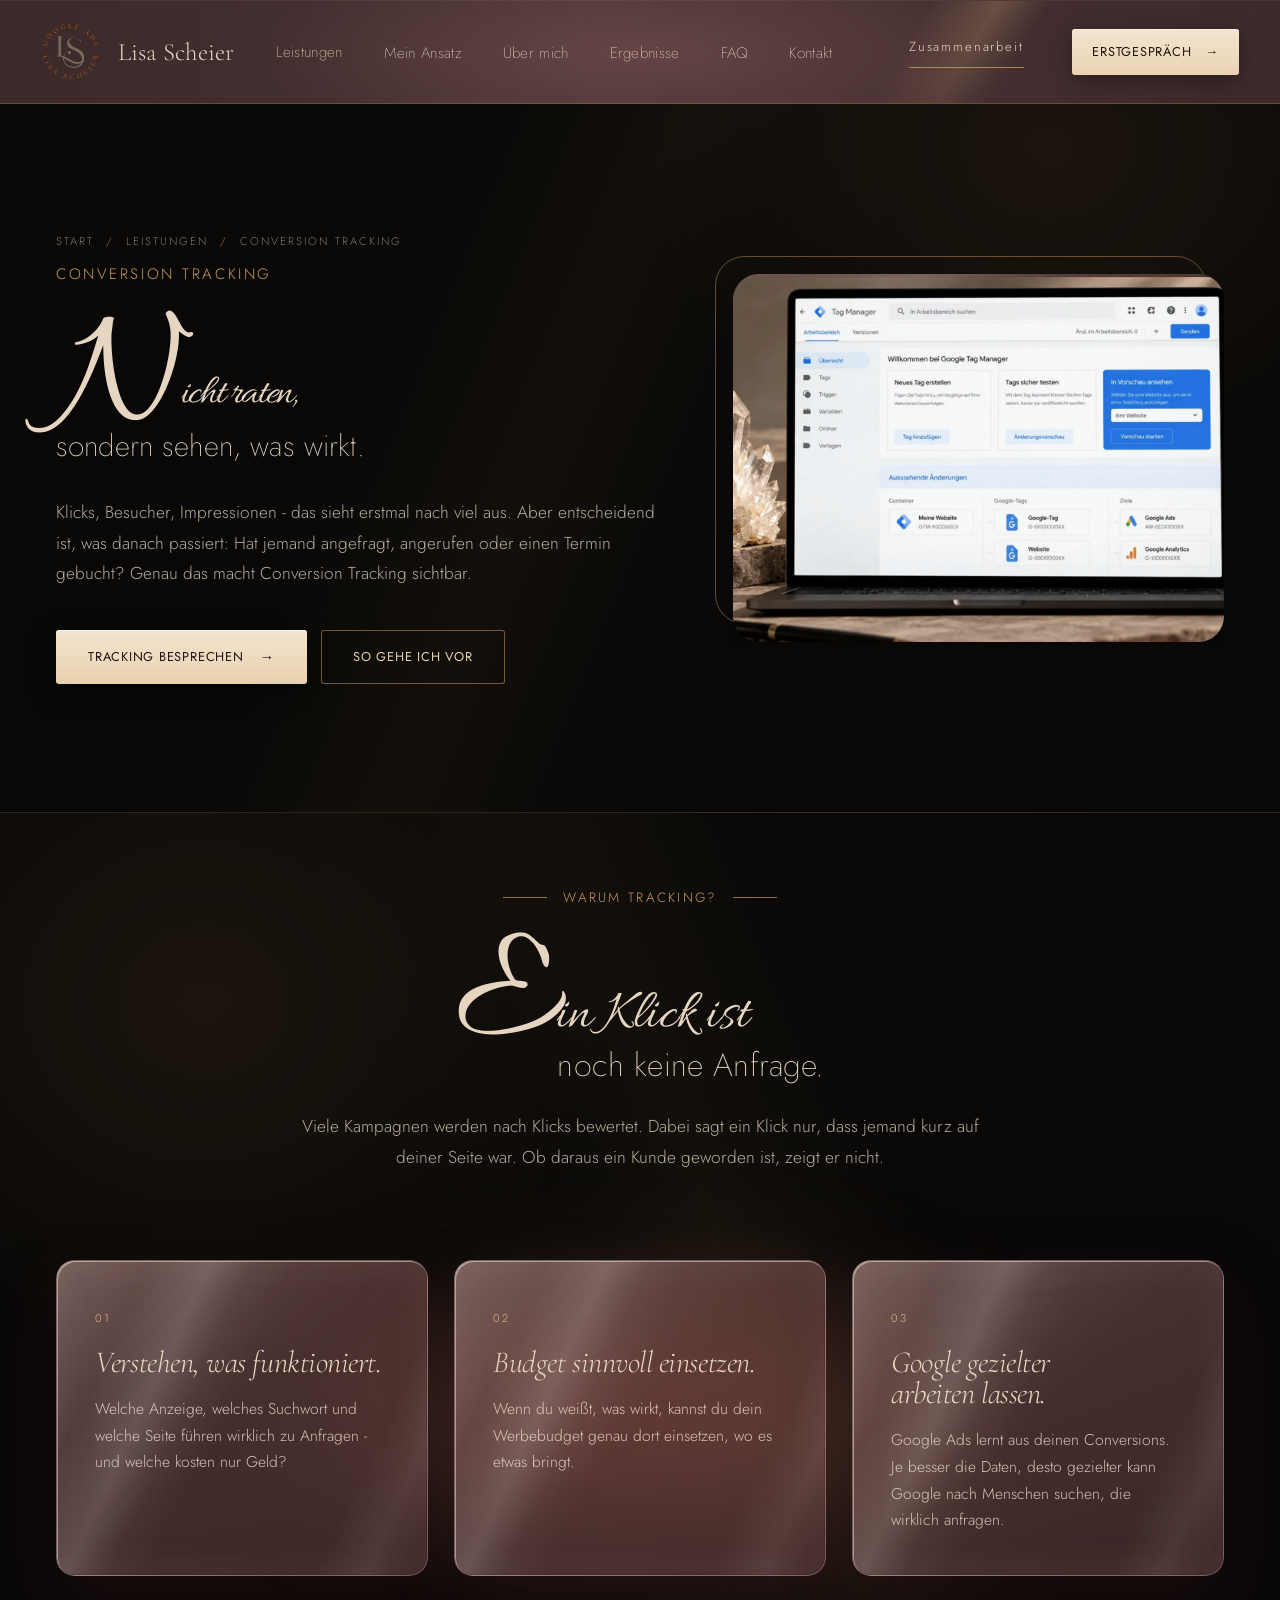
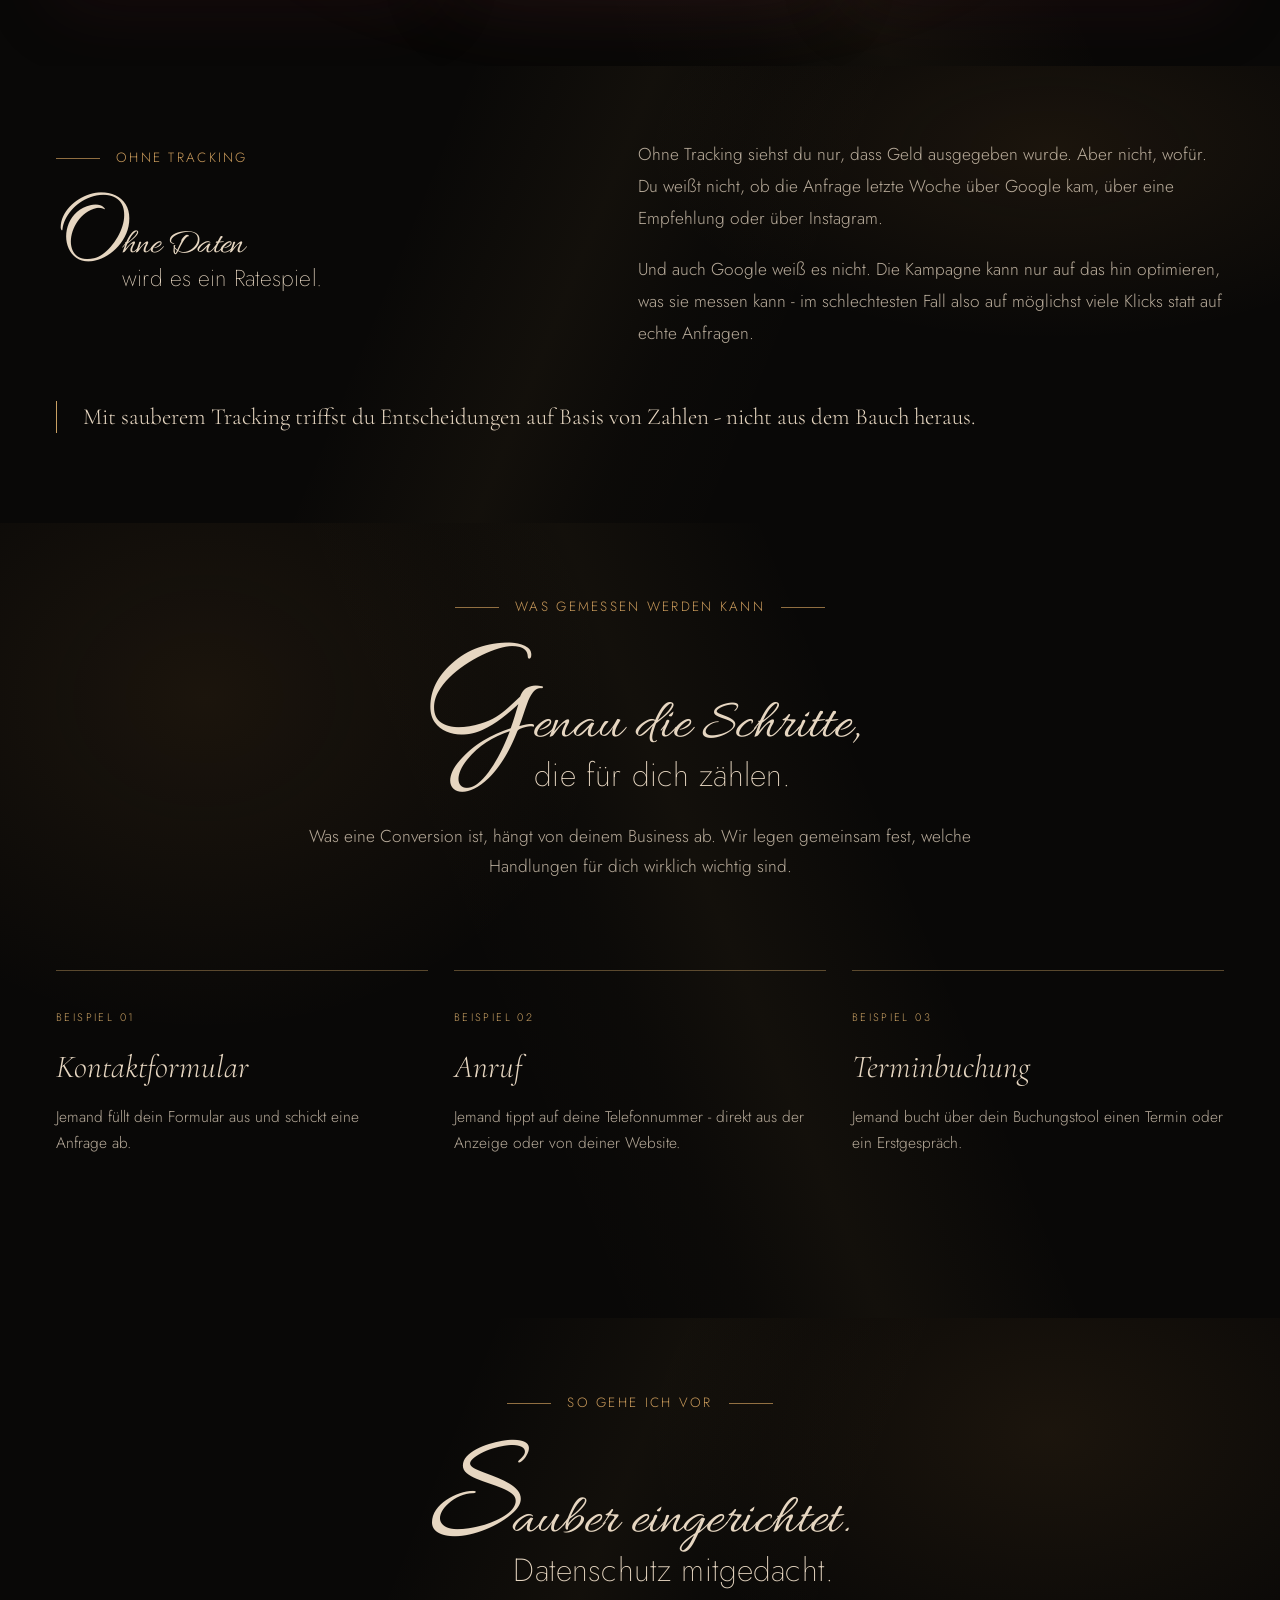
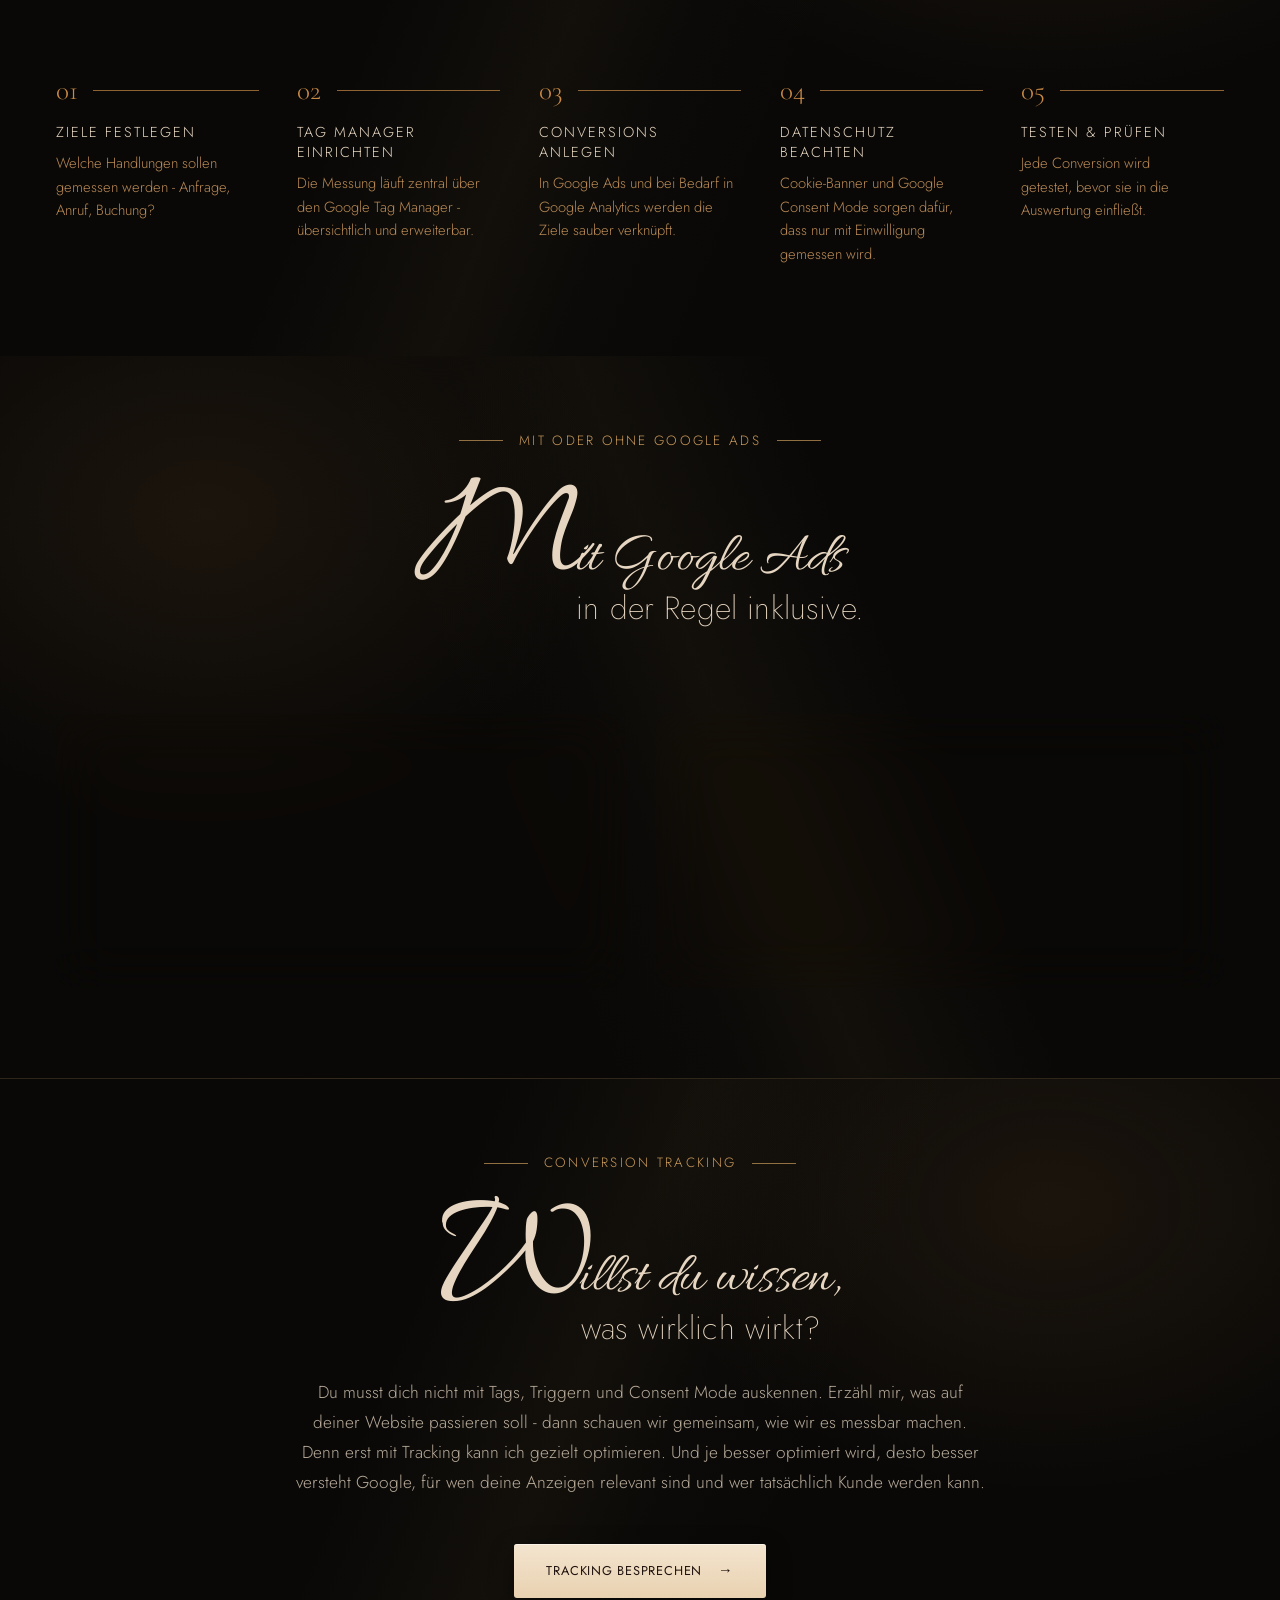
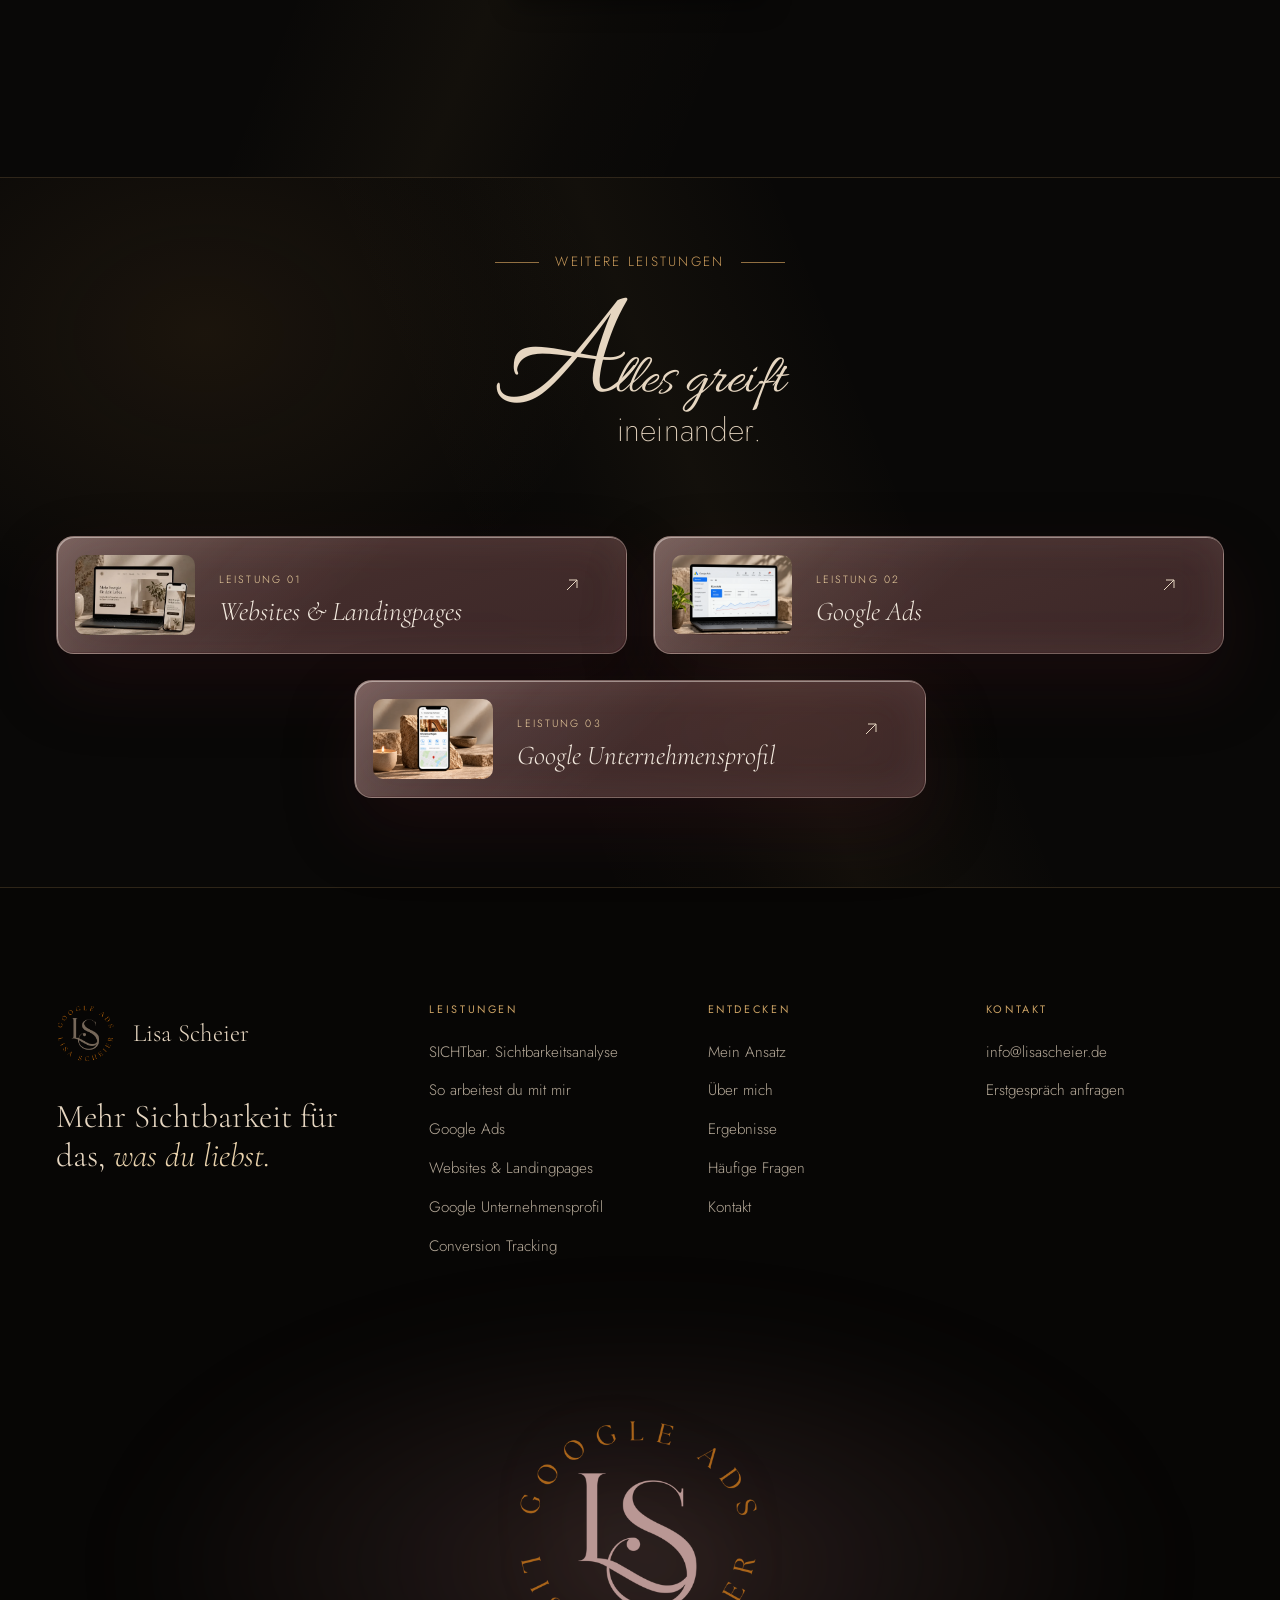
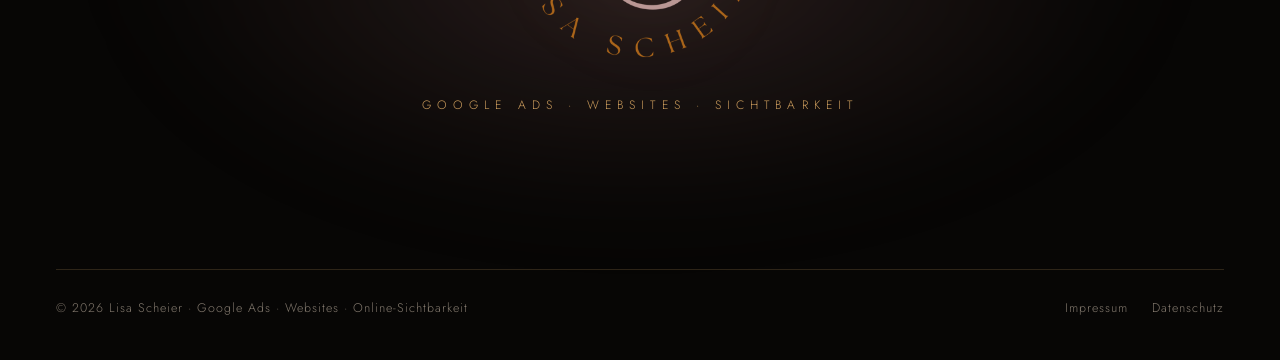
==== commit ee46cfd9: "SICHTbar.-Karte: Dunkelheit + warmes Licht in Mauve/Gold statt Auge, Text „klare Empfehlung zur Umse" ====
--- a/conversion-tracking.html
+++ b/conversion-tracking.html
@@ -22,9 +22,9 @@
 <link rel="preload" href="assets/fonts/jost-v20-latin-300.woff2" as="font" type="font/woff2" crossorigin>
 <link rel="preload" href="assets/fonts/allura.woff2" as="font" type="font/woff2" crossorigin>
 
-<link rel="stylesheet" href="assets/css/site.css?v=1791563657">
-<link rel="stylesheet" href="assets/css/variante-a.css?v=1791563657">
-<link rel="stylesheet" href="assets/css/variante-a-schwarz.css?v=1791563657">
+<link rel="stylesheet" href="assets/css/site.css?v=1791569559">
+<link rel="stylesheet" href="assets/css/variante-a.css?v=1791569559">
+<link rel="stylesheet" href="assets/css/variante-a-schwarz.css?v=1791569559">
 <script type="application/ld+json">{"@context": "https://schema.org", "@type": "Service", "name": "Conversion Tracking", "provider": {"@type": "Person", "name": "Lisa Scheier"}, "areaServed": ["DE", "AT", "CH"], "url": "https://lisascheier.de/conversion-tracking.html"}</script>
 </head>
 <body>
@@ -79,7 +79,7 @@
       <p class="lead reveal" data-d="2">Klicks, Besucher, Impressionen - das sieht erstmal nach viel aus. Aber entscheidend ist, was danach passiert: Hat jemand angefragt, angerufen oder einen Termin gebucht? Genau das macht Conversion Tracking sichtbar.</p>
       <div class="btns reveal" data-d="3"><a class="btn" href="index.html#kontakt">Tracking besprechen <span class="arr" aria-hidden="true">→</span></a><a class="btn btn--ghost" href="#vorgehen">So gehe ich vor</a></div>
     </div>
-    <div class="page-hero__img reveal-img"><img src="assets/img/leistung-tracking.webp?v=1791563657" alt="Google Tag Manager auf einem Laptop" width="734" height="480"></div>
+    <div class="page-hero__img reveal-img"><img src="assets/img/leistung-tracking.webp?v=1791569559" alt="Google Tag Manager auf einem Laptop" width="734" height="480"></div>
   </div>
 </section>
 
@@ -168,7 +168,7 @@
 <section class="section section--line">
   <div class="wrap">
     <div class="head center"><span class="kicker reveal">Weitere Leistungen</span><h2 class="stitle reveal" data-d="1" aria-label="Alles greift ineinander."><span class="stitle__script" aria-hidden="true"><span class="stitle__big">A</span><span class="stitle__word">lles greift</span></span> <span class="stitle__rest" aria-hidden="true">ineinander.</span></h2></div>
-    <div class="more"><a href="websites-landingpages.html" class="reveal"><img src="assets/img/leistung-websites.webp?v=1791563657" alt="" loading="lazy" width="120" height="80"><div><small>Leistung 01</small><strong>Websites &amp; Landingpages</strong></div><span class="service__arrow"><svg width="16" height="16" viewBox="0 0 16 16" aria-hidden="true"><path d="M3 13L13 3M5 3h8v8" fill="none" stroke="currentColor"/></svg></span></a><a href="google-ads.html" class="reveal"><img src="assets/img/leistung-google-ads.webp?v=1791563657" alt="" loading="lazy" width="120" height="80"><div><small>Leistung 02</small><strong>Google Ads</strong></div><span class="service__arrow"><svg width="16" height="16" viewBox="0 0 16 16" aria-hidden="true"><path d="M3 13L13 3M5 3h8v8" fill="none" stroke="currentColor"/></svg></span></a><a href="google-unternehmensprofil.html" class="reveal"><img src="assets/img/leistung-unternehmensprofil.webp?v=1791563657" alt="" loading="lazy" width="120" height="80"><div><small>Leistung 03</small><strong>Google Unternehmensprofil</strong></div><span class="service__arrow"><svg width="16" height="16" viewBox="0 0 16 16" aria-hidden="true"><path d="M3 13L13 3M5 3h8v8" fill="none" stroke="currentColor"/></svg></span></a></div>
+    <div class="more"><a href="websites-landingpages.html" class="reveal"><img src="assets/img/leistung-websites.webp?v=1791569559" alt="" loading="lazy" width="120" height="80"><div><small>Leistung 01</small><strong>Websites &amp; Landingpages</strong></div><span class="service__arrow"><svg width="16" height="16" viewBox="0 0 16 16" aria-hidden="true"><path d="M3 13L13 3M5 3h8v8" fill="none" stroke="currentColor"/></svg></span></a><a href="google-ads.html" class="reveal"><img src="assets/img/leistung-google-ads.webp?v=1791569559" alt="" loading="lazy" width="120" height="80"><div><small>Leistung 02</small><strong>Google Ads</strong></div><span class="service__arrow"><svg width="16" height="16" viewBox="0 0 16 16" aria-hidden="true"><path d="M3 13L13 3M5 3h8v8" fill="none" stroke="currentColor"/></svg></span></a><a href="google-unternehmensprofil.html" class="reveal"><img src="assets/img/leistung-unternehmensprofil.webp?v=1791569559" alt="" loading="lazy" width="120" height="80"><div><small>Leistung 03</small><strong>Google Unternehmensprofil</strong></div><span class="service__arrow"><svg width="16" height="16" viewBox="0 0 16 16" aria-hidden="true"><path d="M3 13L13 3M5 3h8v8" fill="none" stroke="currentColor"/></svg></span></a></div>
   </div>
 </section>
 </main>
@@ -218,6 +218,6 @@
     </div>
   </div>
 </footer>
-<script src="assets/js/site.js?v=1791563657" defer></script>
+<script src="assets/js/site.js?v=1791569559" defer></script>
 </body>
 </html>
--- a/assets/css/site.css
+++ b/assets/css/site.css
@@ -1266,3 +1266,78 @@
 .rating--hero{display:flex;margin-top:22px}
 .rating--contact{display:flex;margin-top:26px}
 @media (max-width:560px){.rating{flex-wrap:wrap;gap:6px 10px;font-size:.86rem}}
+
+/* SICHTbar.-Karte: atmosphärisches Auge im Bordeaux-Kartenlayout (Lisas Entwurf 09.10.) */
+.findbar{overflow:hidden;isolation:isolate;
+  background:linear-gradient(160deg,rgba(92,52,50,.55),rgba(70,38,38,.6))}
+.findbar::before{content:"";position:absolute;z-index:-1;pointer-events:none;
+  width:110%;aspect-ratio:1677/938;left:-28%;top:0;margin-top:-21%;
+  background:url(../img/lisa-hero.webp) center/cover no-repeat;
+  filter:sepia(.35) saturate(1.15) hue-rotate(-8deg) brightness(.9);opacity:.85;
+  -webkit-mask-image:linear-gradient(90deg,transparent 18%,#000 34%,#000 80%,rgba(0,0,0,.55) 100%);
+          mask-image:linear-gradient(90deg,transparent 18%,#000 34%,#000 80%,rgba(0,0,0,.55) 100%)}
+.findbar > *{position:relative}
+.findbar__intro,.findbar__side{text-shadow:0 1px 18px rgba(30,12,12,.55)}
+@media (max-width:860px){
+  .findbar::before{width:190%;left:-95%;margin-top:-30%;opacity:.55;
+    -webkit-mask-image:linear-gradient(180deg,#000 0,#000 40%,transparent 75%);mask-image:linear-gradient(180deg,#000 0,#000 40%,transparent 75%)}
+}
+/* Feinjustierung Auge: kleiner, mittiger, mehr Bordeaux, weiche Ränder */
+@media (min-width:861px){
+  .findbar::before{width:82%;left:-8%;margin-top:-14.5%;opacity:.82;
+    filter:sepia(.3) saturate(1.1) hue-rotate(-10deg) brightness(.78);
+    box-shadow:inset 0 0 0 2000px rgba(96,36,40,.26);
+    -webkit-mask-image:radial-gradient(ellipse 62% 78% at 64% 52%,#000 45%,transparent 100%);
+            mask-image:radial-gradient(ellipse 62% 78% at 64% 52%,#000 45%,transparent 100%)}
+}
+@media (min-width:861px){
+  .findbar::before{-webkit-mask-image:linear-gradient(90deg,transparent 22%,#000 42%,#000 66%,transparent 99%);
+                           mask-image:linear-gradient(90deg,transparent 22%,#000 42%,#000 66%,transparent 99%)}
+}
+@media (max-width:860px){.findbar::before{opacity:.42}}
+
+/* SICHTbar.-Karte: einzelnes Auge größer (Lisas Wunsch 09.10.) */
+@media (min-width:861px){
+  .findbar::before{width:105%;left:-26.6%;margin-top:-21.7%;
+    -webkit-mask-image:linear-gradient(90deg,transparent 20%,#000 40%,#000 80%,transparent 100%);
+            mask-image:linear-gradient(90deg,transparent 20%,#000 40%,#000 80%,transparent 100%)}
+}
+/* SICHTbar.-Karte: Auge füllt die ganze Karte, nur der Augenbereich (Lisas Wunsch 09.10.) */
+.findbar::before{width:auto !important;left:0 !important;right:0 !important;top:0 !important;bottom:0 !important;margin-top:0 !important;aspect-ratio:auto !important;
+  background:url(../img/findbar-auge.webp) 50% 50%/cover no-repeat !important;
+  opacity:.72 !important;filter:sepia(.3) saturate(1.1) hue-rotate(-8deg) brightness(.85) !important;
+  box-shadow:inset 0 0 0 2000px rgba(80,30,32,.3) !important;
+  -webkit-mask-image:none !important;mask-image:none !important}
+@media (max-width:860px){
+  .findbar::before{background-size:230% auto !important;background-position:50% 0 !important;opacity:.6 !important;
+    -webkit-mask-image:linear-gradient(180deg,#000 0,#000 160px,transparent 280px) !important;mask-image:linear-gradient(180deg,#000 0,#000 160px,transparent 280px) !important}
+}
+
+/* SICHTbar.-Karte: Dunkelheit + warmes Licht statt Foto (Lisas Referenz 09.10.) – ersetzt Auge */
+.findbar{background:linear-gradient(165deg,#4a2219 0%,#341510 45%,#24100c 100%) !important;border-color:rgba(226,170,120,.28) !important}
+.findbar::before{width:auto !important;left:0 !important;right:0 !important;top:0 !important;bottom:0 !important;margin:0 !important;aspect-ratio:auto !important;
+  opacity:1 !important;filter:none !important;box-shadow:none !important;-webkit-mask-image:none !important;mask-image:none !important;
+  background:
+    radial-gradient(ellipse 38% 70% at 40% -10%,rgba(255,196,140,.38),rgba(220,140,90,.14) 45%,transparent 75%),
+    radial-gradient(ellipse 30% 55% at 8% 20%,rgba(190,100,60,.22),transparent 70%),
+    radial-gradient(ellipse 40% 60% at 85% 110%,rgba(120,40,30,.35),transparent 70%),
+    linear-gradient(115deg,transparent 30%,rgba(255,210,160,.05) 42%,transparent 55%) !important}
+.findbar__title::after{content:"";display:block;width:min(300px,80%);height:1px;margin:clamp(12px,1.2vw,18px) 0 0;
+  background:linear-gradient(90deg,rgba(226,170,110,0),rgba(255,214,160,.9) 30%,rgba(255,240,215,1) 40%,rgba(226,170,110,.5) 70%,rgba(226,170,110,0));
+  box-shadow:0 0 12px 1px rgba(255,200,140,.45)}
+/* … in Lisas Farben: Mauve/Taupe + Gold statt Rotbraun */
+.findbar{background:linear-gradient(165deg,#4d3536 0%,#3a2829 48%,#241819 100%) !important;border-color:rgba(226,187,130,.3) !important}
+.findbar::before{background:
+    radial-gradient(ellipse 38% 75% at 40% -12%,rgba(255,214,160,.34),rgba(226,187,130,.12) 45%,transparent 75%),
+    radial-gradient(ellipse 30% 55% at 6% 18%,rgba(170,116,116,.28),transparent 70%),
+    radial-gradient(ellipse 45% 60% at 88% 112%,rgba(20,10,12,.45),transparent 70%),
+    linear-gradient(115deg,transparent 30%,rgba(255,225,185,.05) 42%,transparent 55%) !important}
+.findbar__title::after{background:linear-gradient(90deg,rgba(226,187,130,0),rgba(240,208,160,.85) 22%,rgba(255,244,222,1) 34%,rgba(226,187,130,.55) 62%,rgba(226,187,130,0));
+  box-shadow:0 0 8px 0 rgba(255,214,160,.55)}
+.findbar__title{position:relative}
+.findbar__title::after{height:1px;opacity:1;
+  background:linear-gradient(90deg,rgba(226,187,130,0),rgba(240,208,160,.9) 20%,#fff4de 32%,rgba(240,208,160,.8) 50%,rgba(226,187,130,0)) !important;
+  box-shadow:none !important;filter:drop-shadow(0 0 4px rgba(255,214,160,.9)) drop-shadow(0 0 10px rgba(255,190,120,.5))}
+.findbar__title::after{height:2px;border-radius:2px}
+.findbar__title::before{content:"";position:absolute;left:calc(min(300px,80%) * .32 - 45px);bottom:-9px;width:90px;height:20px;pointer-events:none;
+  background:radial-gradient(ellipse 50% 50% at 50% 50%,rgba(255,240,215,.75),rgba(255,200,140,.25) 45%,transparent 75%);filter:blur(2px)}
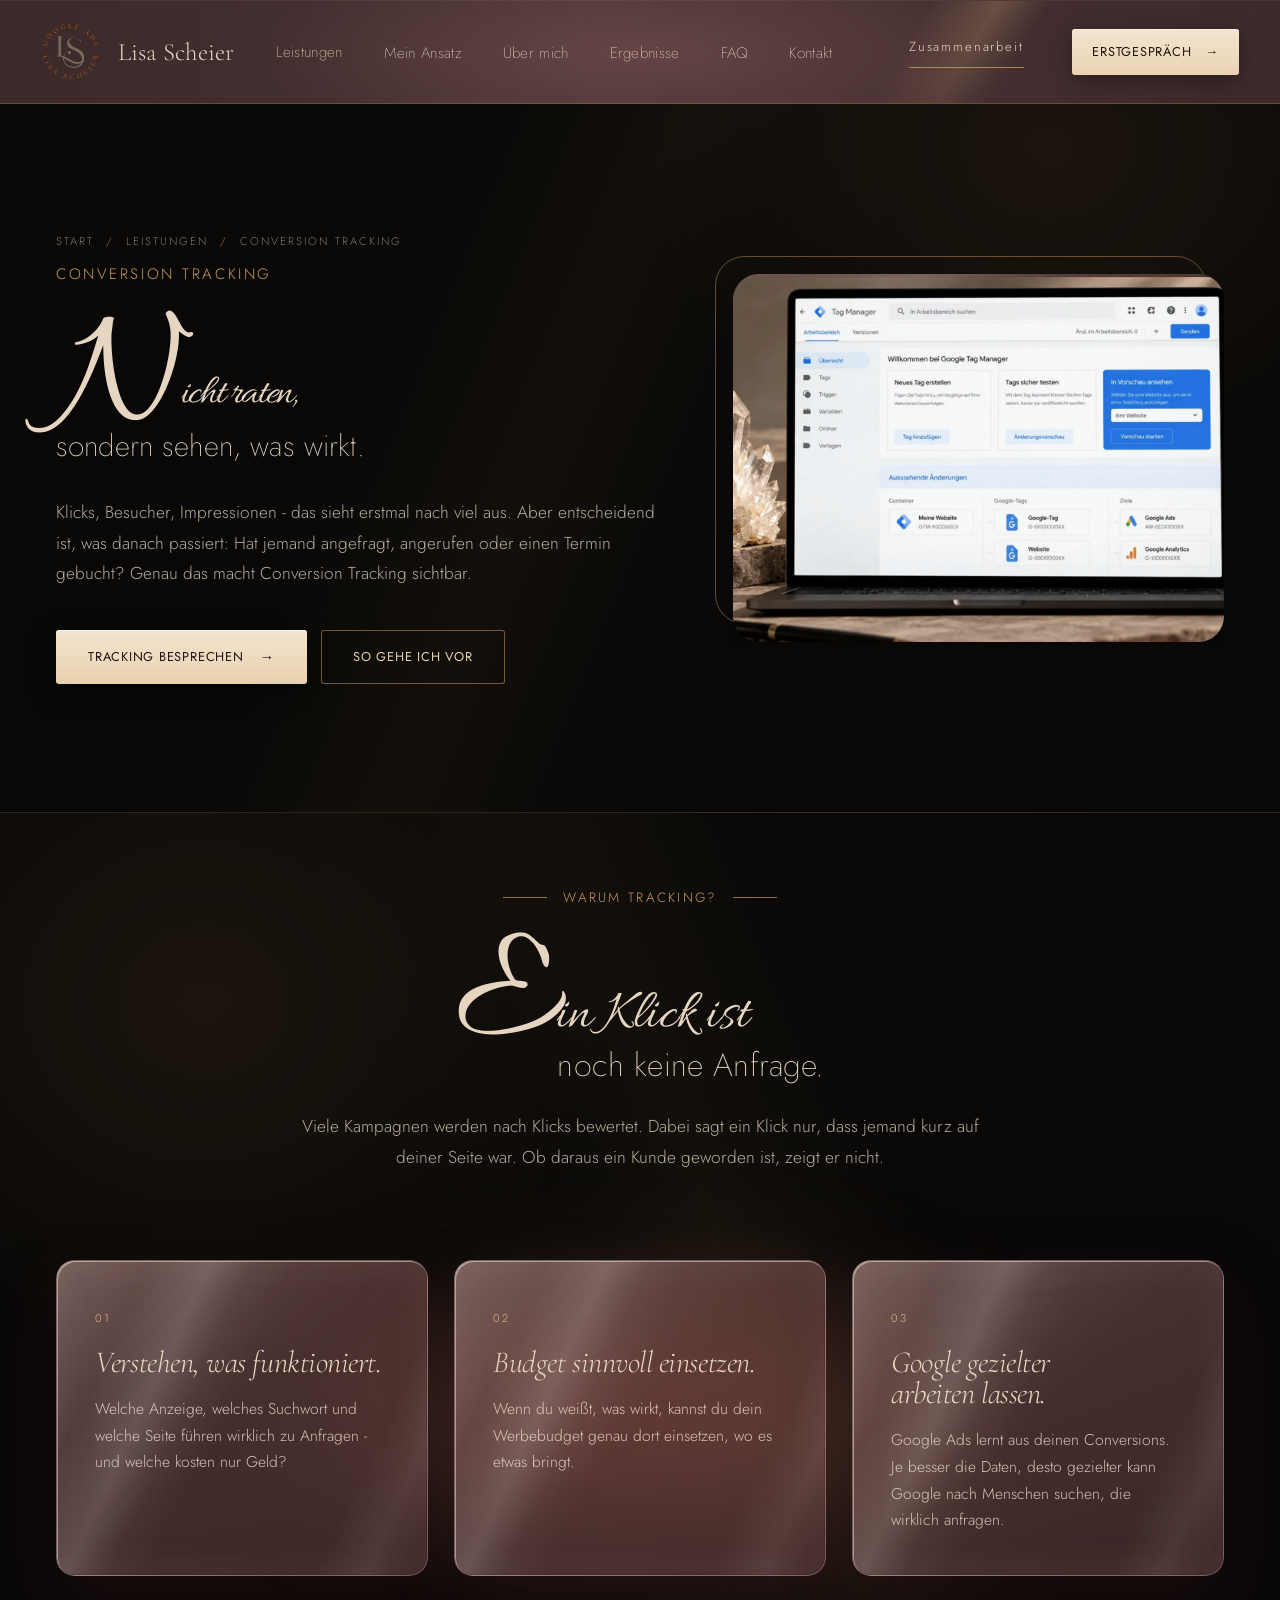
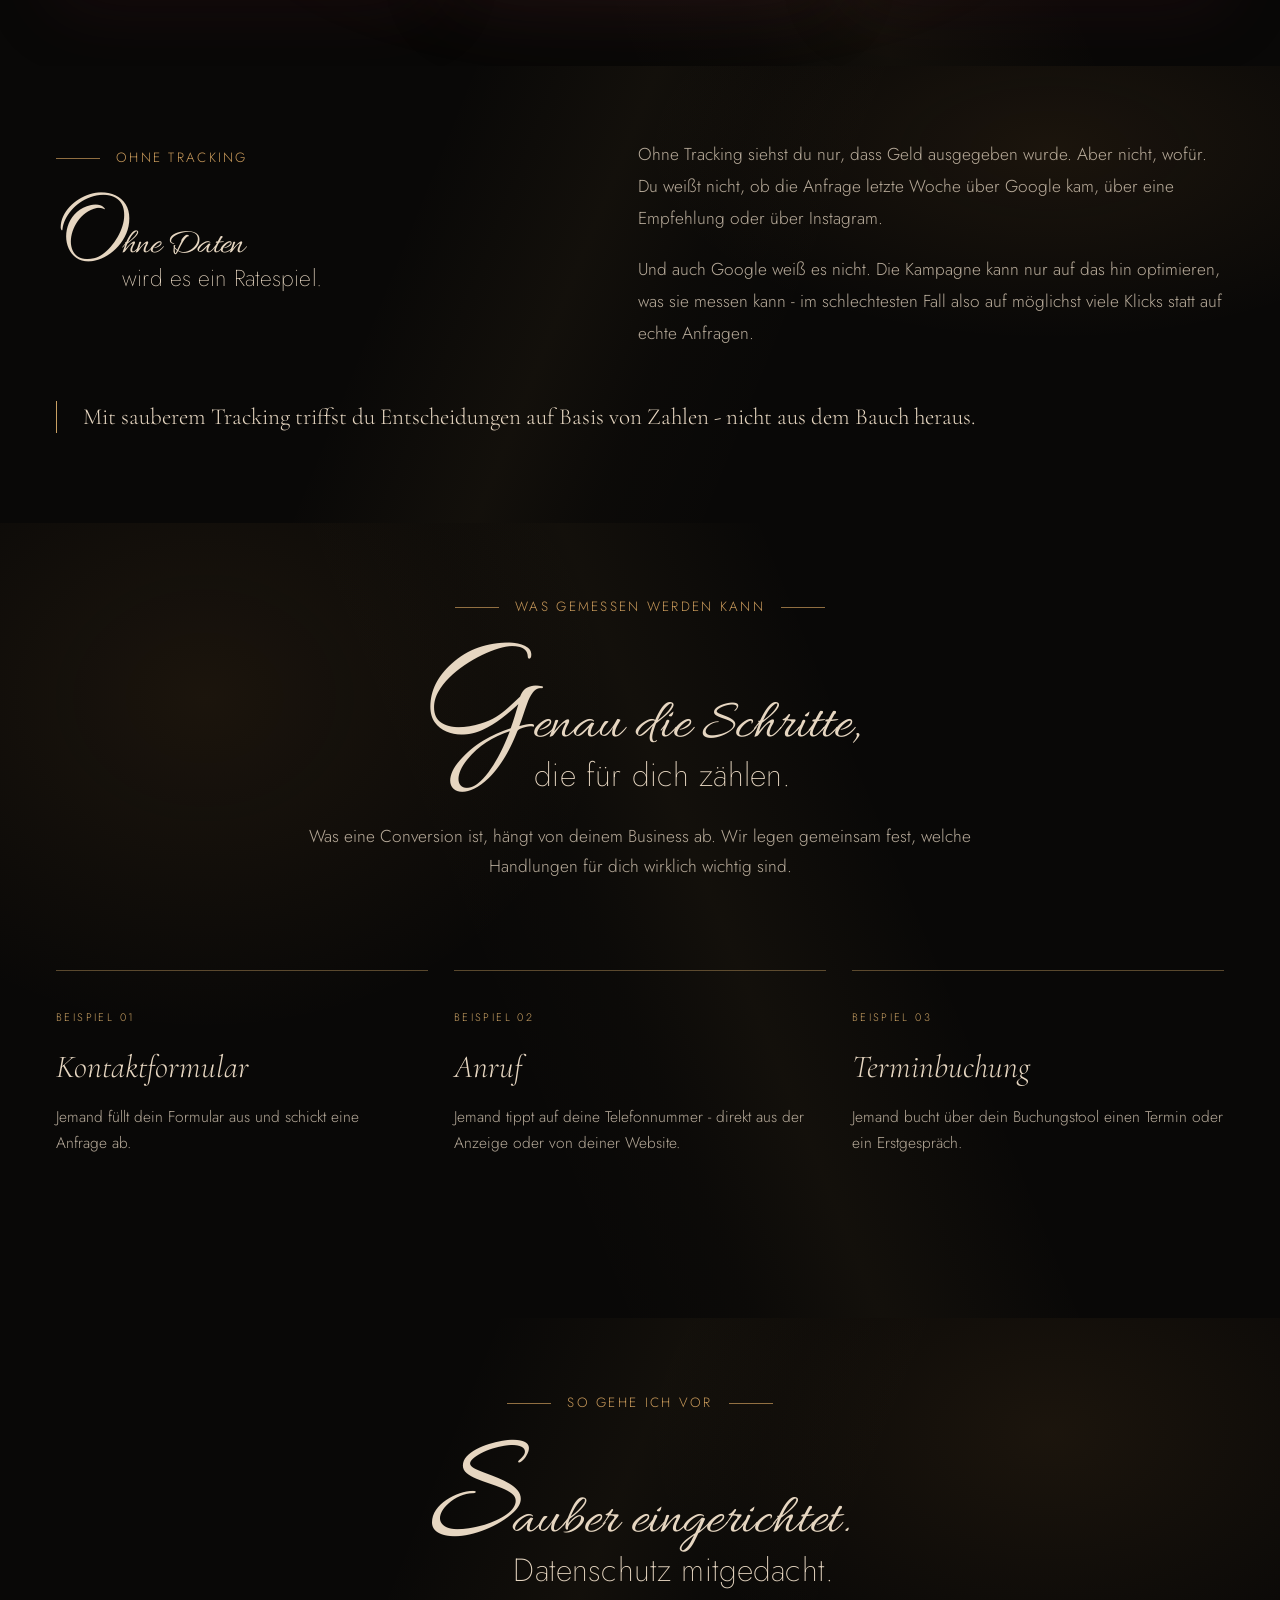
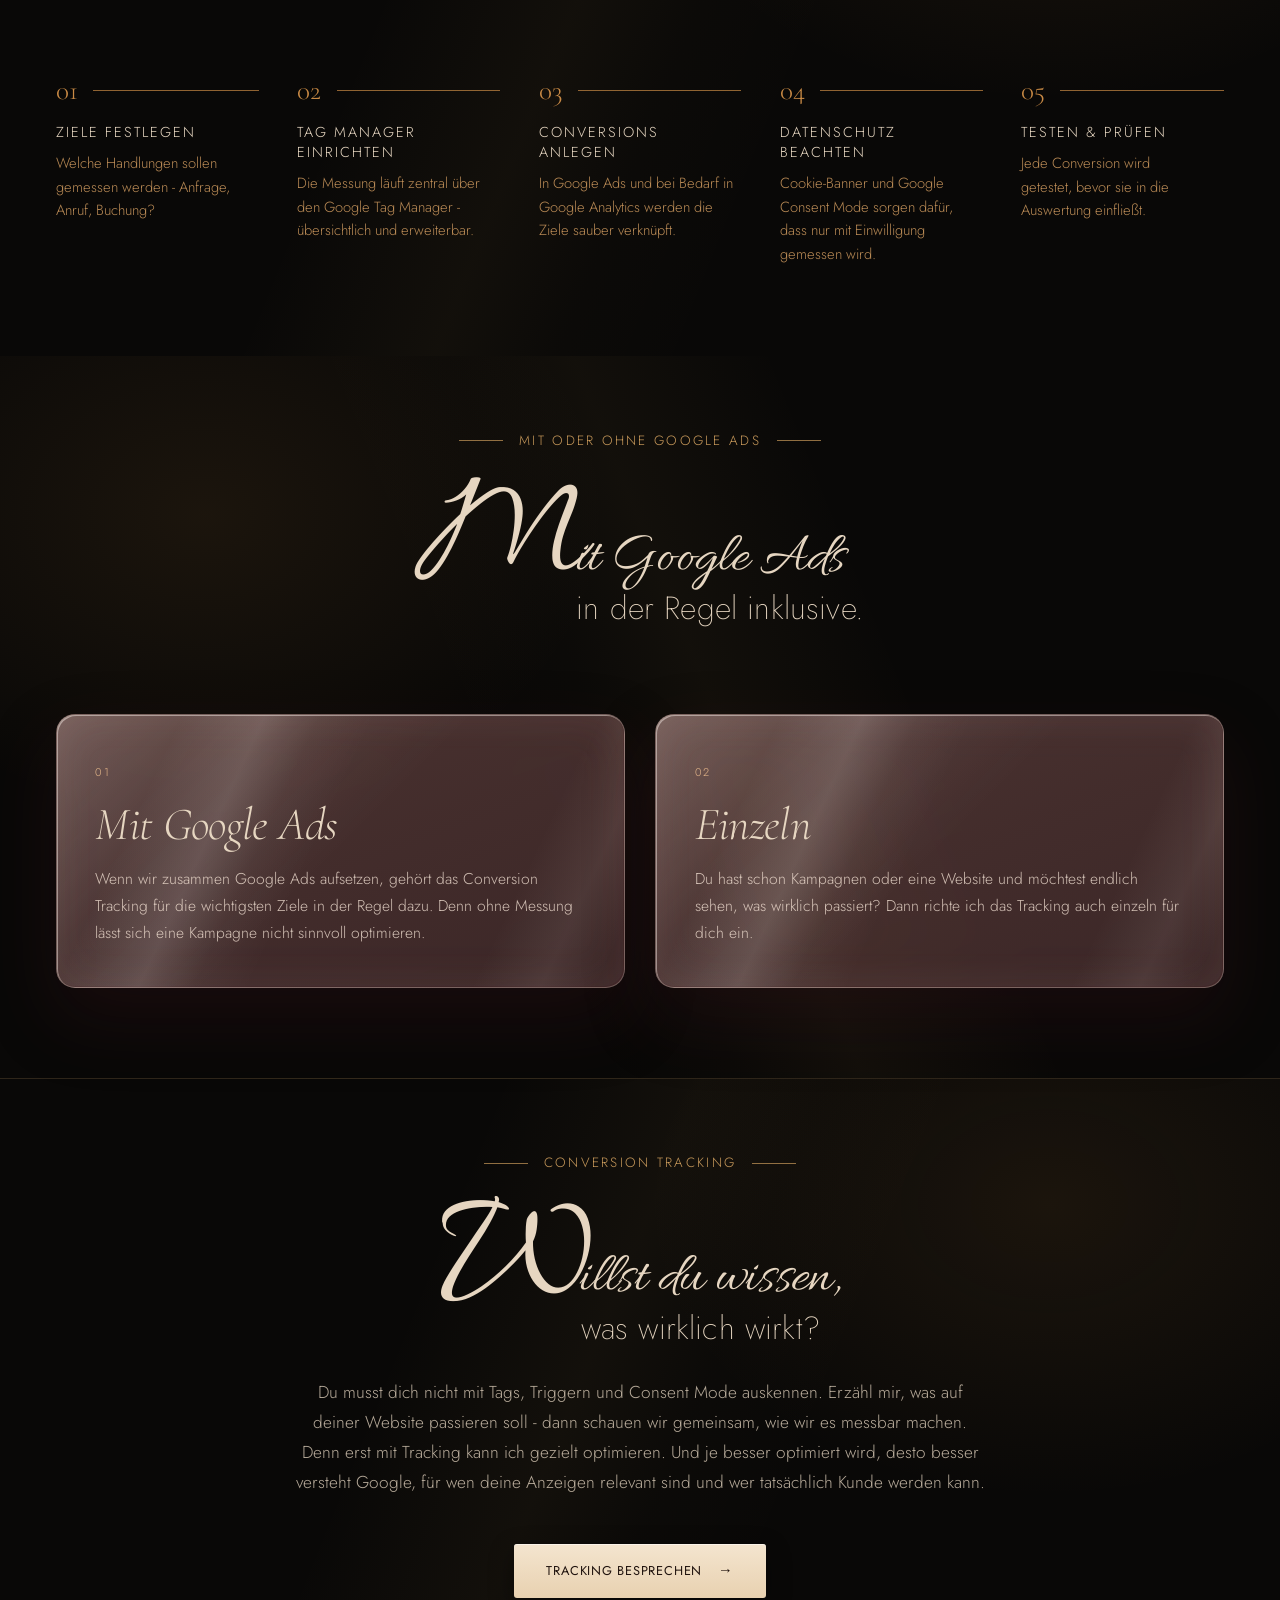
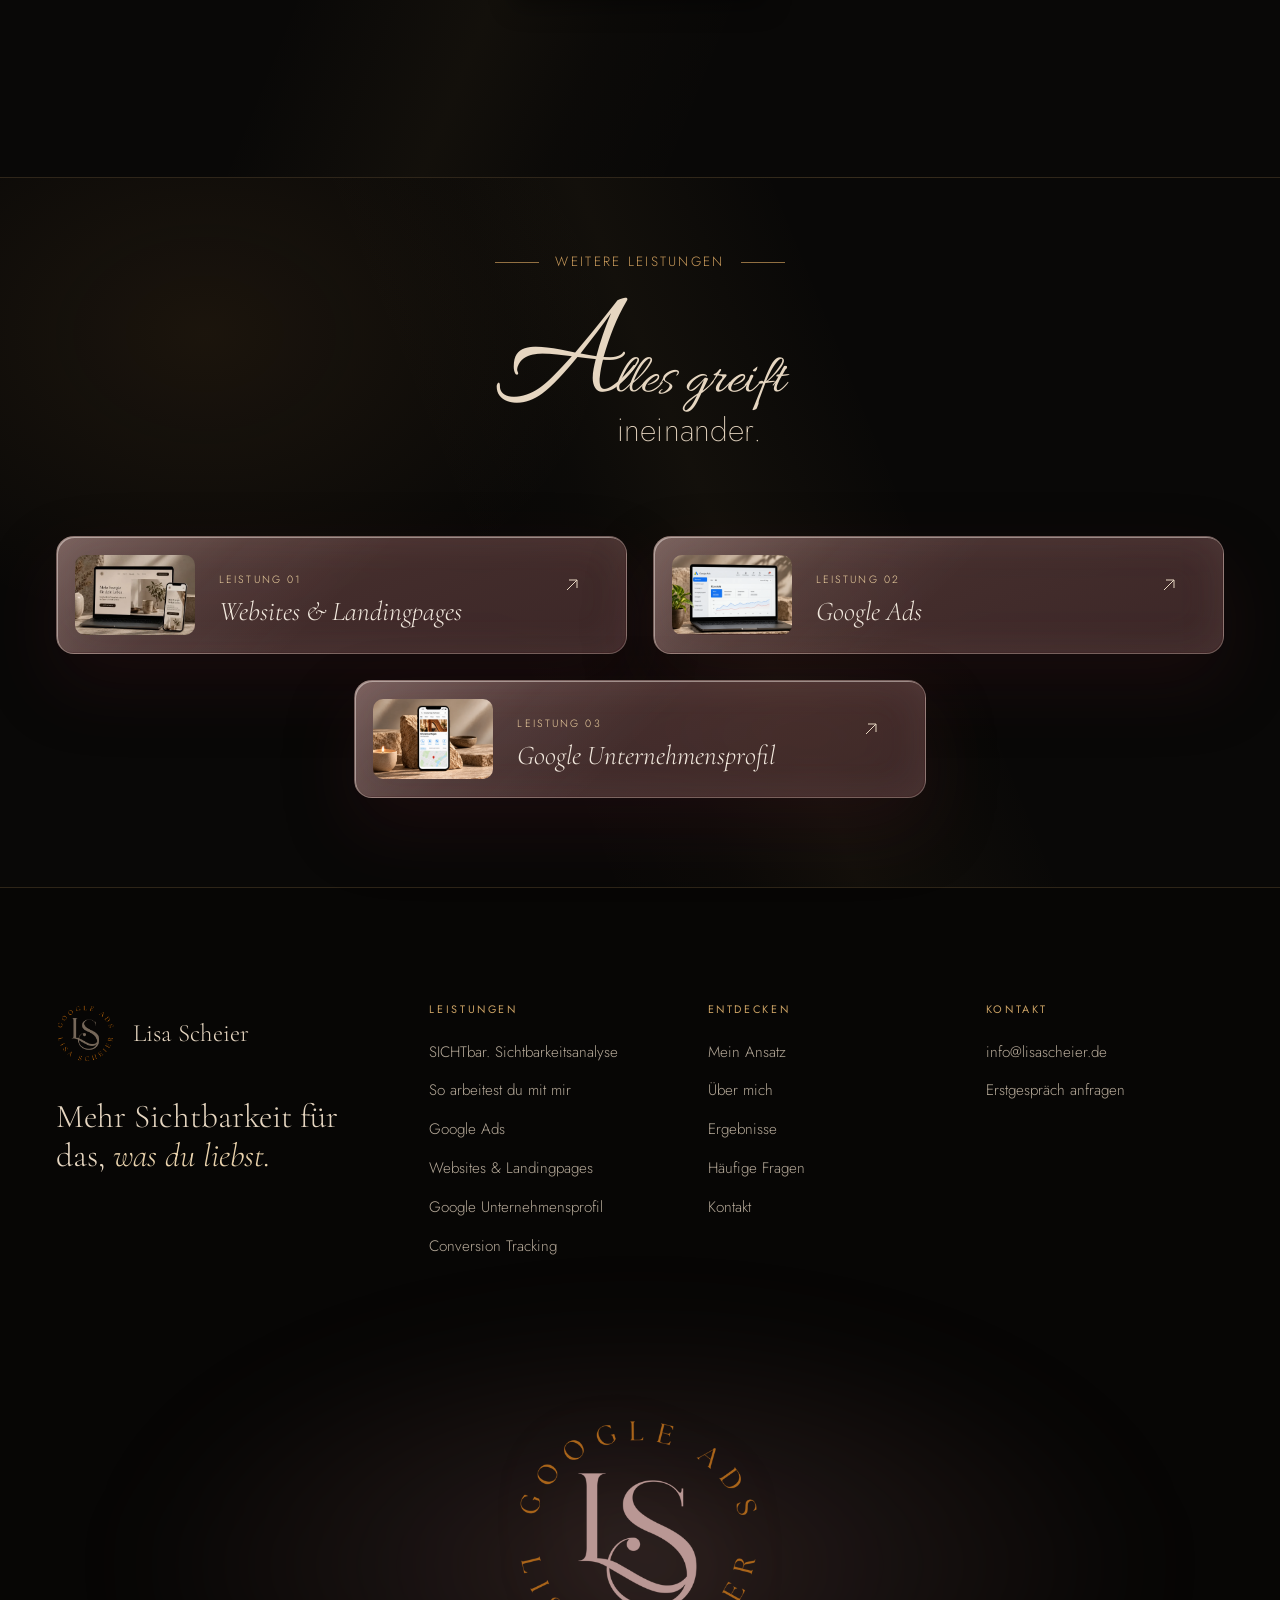
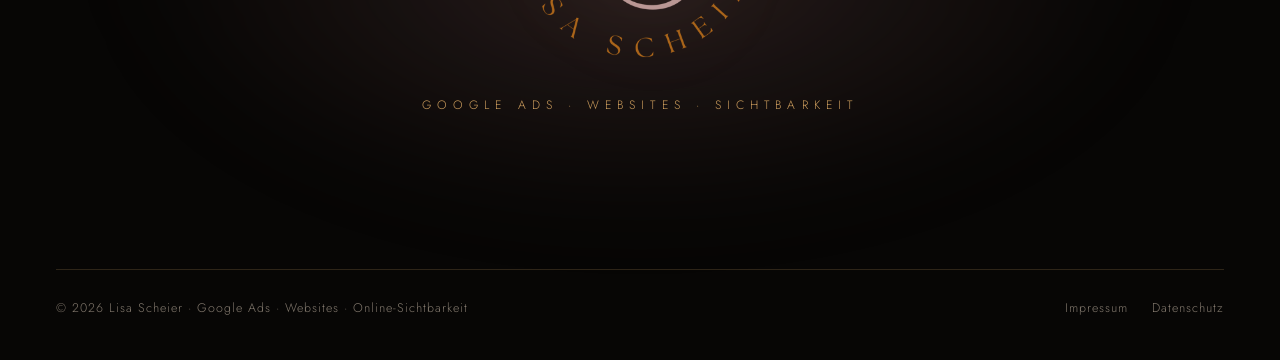
==== commit 40def74e: "SICHTbar.-Karte: persönliche Besprechung wieder im Text Co-Authored-By: Claude Opus 5.5 <noreply@ant" ====
--- a/conversion-tracking.html
+++ b/conversion-tracking.html
@@ -22,9 +22,9 @@
 <link rel="preload" href="assets/fonts/jost-v20-latin-300.woff2" as="font" type="font/woff2" crossorigin>
 <link rel="preload" href="assets/fonts/allura.woff2" as="font" type="font/woff2" crossorigin>
 
-<link rel="stylesheet" href="assets/css/site.css?v=1791569559">
-<link rel="stylesheet" href="assets/css/variante-a.css?v=1791569559">
-<link rel="stylesheet" href="assets/css/variante-a-schwarz.css?v=1791569559">
+<link rel="stylesheet" href="assets/css/site.css?v=1791569614">
+<link rel="stylesheet" href="assets/css/variante-a.css?v=1791569614">
+<link rel="stylesheet" href="assets/css/variante-a-schwarz.css?v=1791569614">
 <script type="application/ld+json">{"@context": "https://schema.org", "@type": "Service", "name": "Conversion Tracking", "provider": {"@type": "Person", "name": "Lisa Scheier"}, "areaServed": ["DE", "AT", "CH"], "url": "https://lisascheier.de/conversion-tracking.html"}</script>
 </head>
 <body>
@@ -79,7 +79,7 @@
       <p class="lead reveal" data-d="2">Klicks, Besucher, Impressionen - das sieht erstmal nach viel aus. Aber entscheidend ist, was danach passiert: Hat jemand angefragt, angerufen oder einen Termin gebucht? Genau das macht Conversion Tracking sichtbar.</p>
       <div class="btns reveal" data-d="3"><a class="btn" href="index.html#kontakt">Tracking besprechen <span class="arr" aria-hidden="true">→</span></a><a class="btn btn--ghost" href="#vorgehen">So gehe ich vor</a></div>
     </div>
-    <div class="page-hero__img reveal-img"><img src="assets/img/leistung-tracking.webp?v=1791569559" alt="Google Tag Manager auf einem Laptop" width="734" height="480"></div>
+    <div class="page-hero__img reveal-img"><img src="assets/img/leistung-tracking.webp?v=1791569614" alt="Google Tag Manager auf einem Laptop" width="734" height="480"></div>
   </div>
 </section>
 
@@ -168,7 +168,7 @@
 <section class="section section--line">
   <div class="wrap">
     <div class="head center"><span class="kicker reveal">Weitere Leistungen</span><h2 class="stitle reveal" data-d="1" aria-label="Alles greift ineinander."><span class="stitle__script" aria-hidden="true"><span class="stitle__big">A</span><span class="stitle__word">lles greift</span></span> <span class="stitle__rest" aria-hidden="true">ineinander.</span></h2></div>
-    <div class="more"><a href="websites-landingpages.html" class="reveal"><img src="assets/img/leistung-websites.webp?v=1791569559" alt="" loading="lazy" width="120" height="80"><div><small>Leistung 01</small><strong>Websites &amp; Landingpages</strong></div><span class="service__arrow"><svg width="16" height="16" viewBox="0 0 16 16" aria-hidden="true"><path d="M3 13L13 3M5 3h8v8" fill="none" stroke="currentColor"/></svg></span></a><a href="google-ads.html" class="reveal"><img src="assets/img/leistung-google-ads.webp?v=1791569559" alt="" loading="lazy" width="120" height="80"><div><small>Leistung 02</small><strong>Google Ads</strong></div><span class="service__arrow"><svg width="16" height="16" viewBox="0 0 16 16" aria-hidden="true"><path d="M3 13L13 3M5 3h8v8" fill="none" stroke="currentColor"/></svg></span></a><a href="google-unternehmensprofil.html" class="reveal"><img src="assets/img/leistung-unternehmensprofil.webp?v=1791569559" alt="" loading="lazy" width="120" height="80"><div><small>Leistung 03</small><strong>Google Unternehmensprofil</strong></div><span class="service__arrow"><svg width="16" height="16" viewBox="0 0 16 16" aria-hidden="true"><path d="M3 13L13 3M5 3h8v8" fill="none" stroke="currentColor"/></svg></span></a></div>
+    <div class="more"><a href="websites-landingpages.html" class="reveal"><img src="assets/img/leistung-websites.webp?v=1791569614" alt="" loading="lazy" width="120" height="80"><div><small>Leistung 01</small><strong>Websites &amp; Landingpages</strong></div><span class="service__arrow"><svg width="16" height="16" viewBox="0 0 16 16" aria-hidden="true"><path d="M3 13L13 3M5 3h8v8" fill="none" stroke="currentColor"/></svg></span></a><a href="google-ads.html" class="reveal"><img src="assets/img/leistung-google-ads.webp?v=1791569614" alt="" loading="lazy" width="120" height="80"><div><small>Leistung 02</small><strong>Google Ads</strong></div><span class="service__arrow"><svg width="16" height="16" viewBox="0 0 16 16" aria-hidden="true"><path d="M3 13L13 3M5 3h8v8" fill="none" stroke="currentColor"/></svg></span></a><a href="google-unternehmensprofil.html" class="reveal"><img src="assets/img/leistung-unternehmensprofil.webp?v=1791569614" alt="" loading="lazy" width="120" height="80"><div><small>Leistung 03</small><strong>Google Unternehmensprofil</strong></div><span class="service__arrow"><svg width="16" height="16" viewBox="0 0 16 16" aria-hidden="true"><path d="M3 13L13 3M5 3h8v8" fill="none" stroke="currentColor"/></svg></span></a></div>
   </div>
 </section>
 </main>
@@ -218,6 +218,6 @@
     </div>
   </div>
 </footer>
-<script src="assets/js/site.js?v=1791569559" defer></script>
+<script src="assets/js/site.js?v=1791569614" defer></script>
 </body>
 </html>
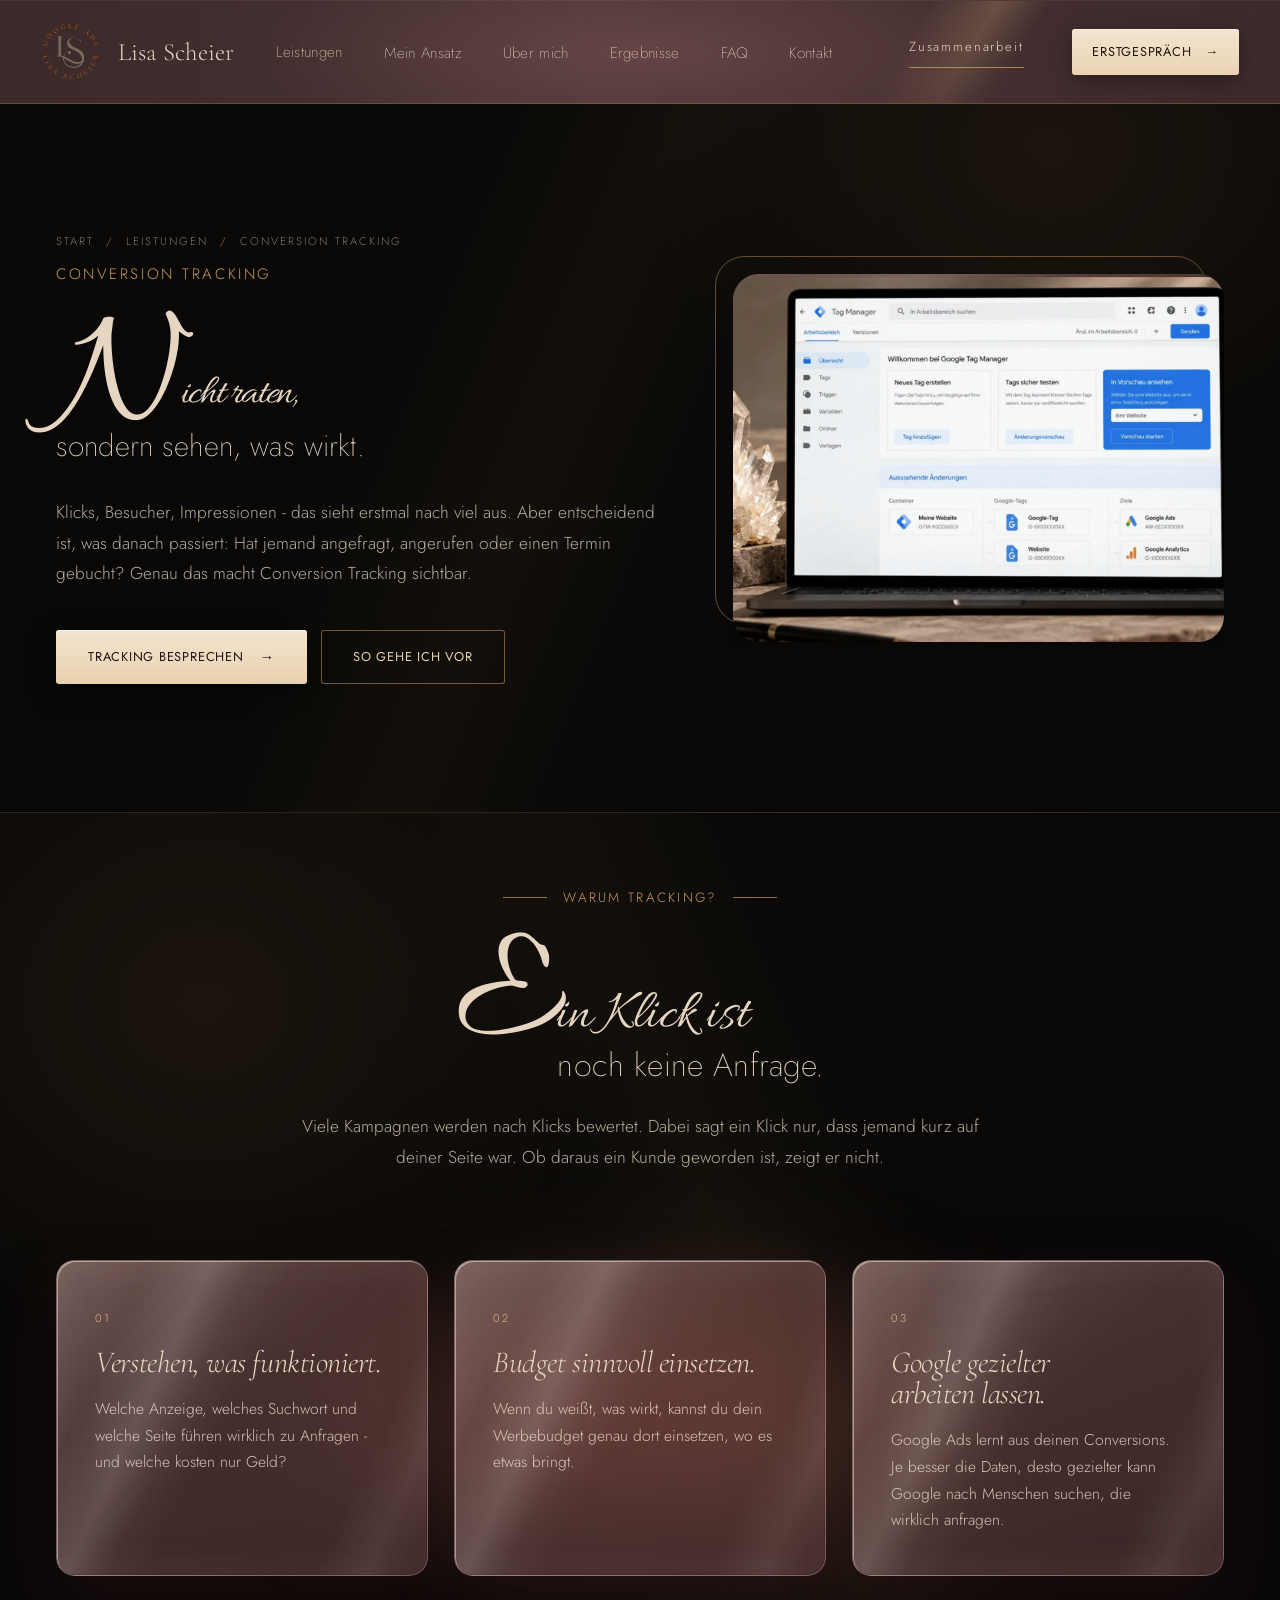
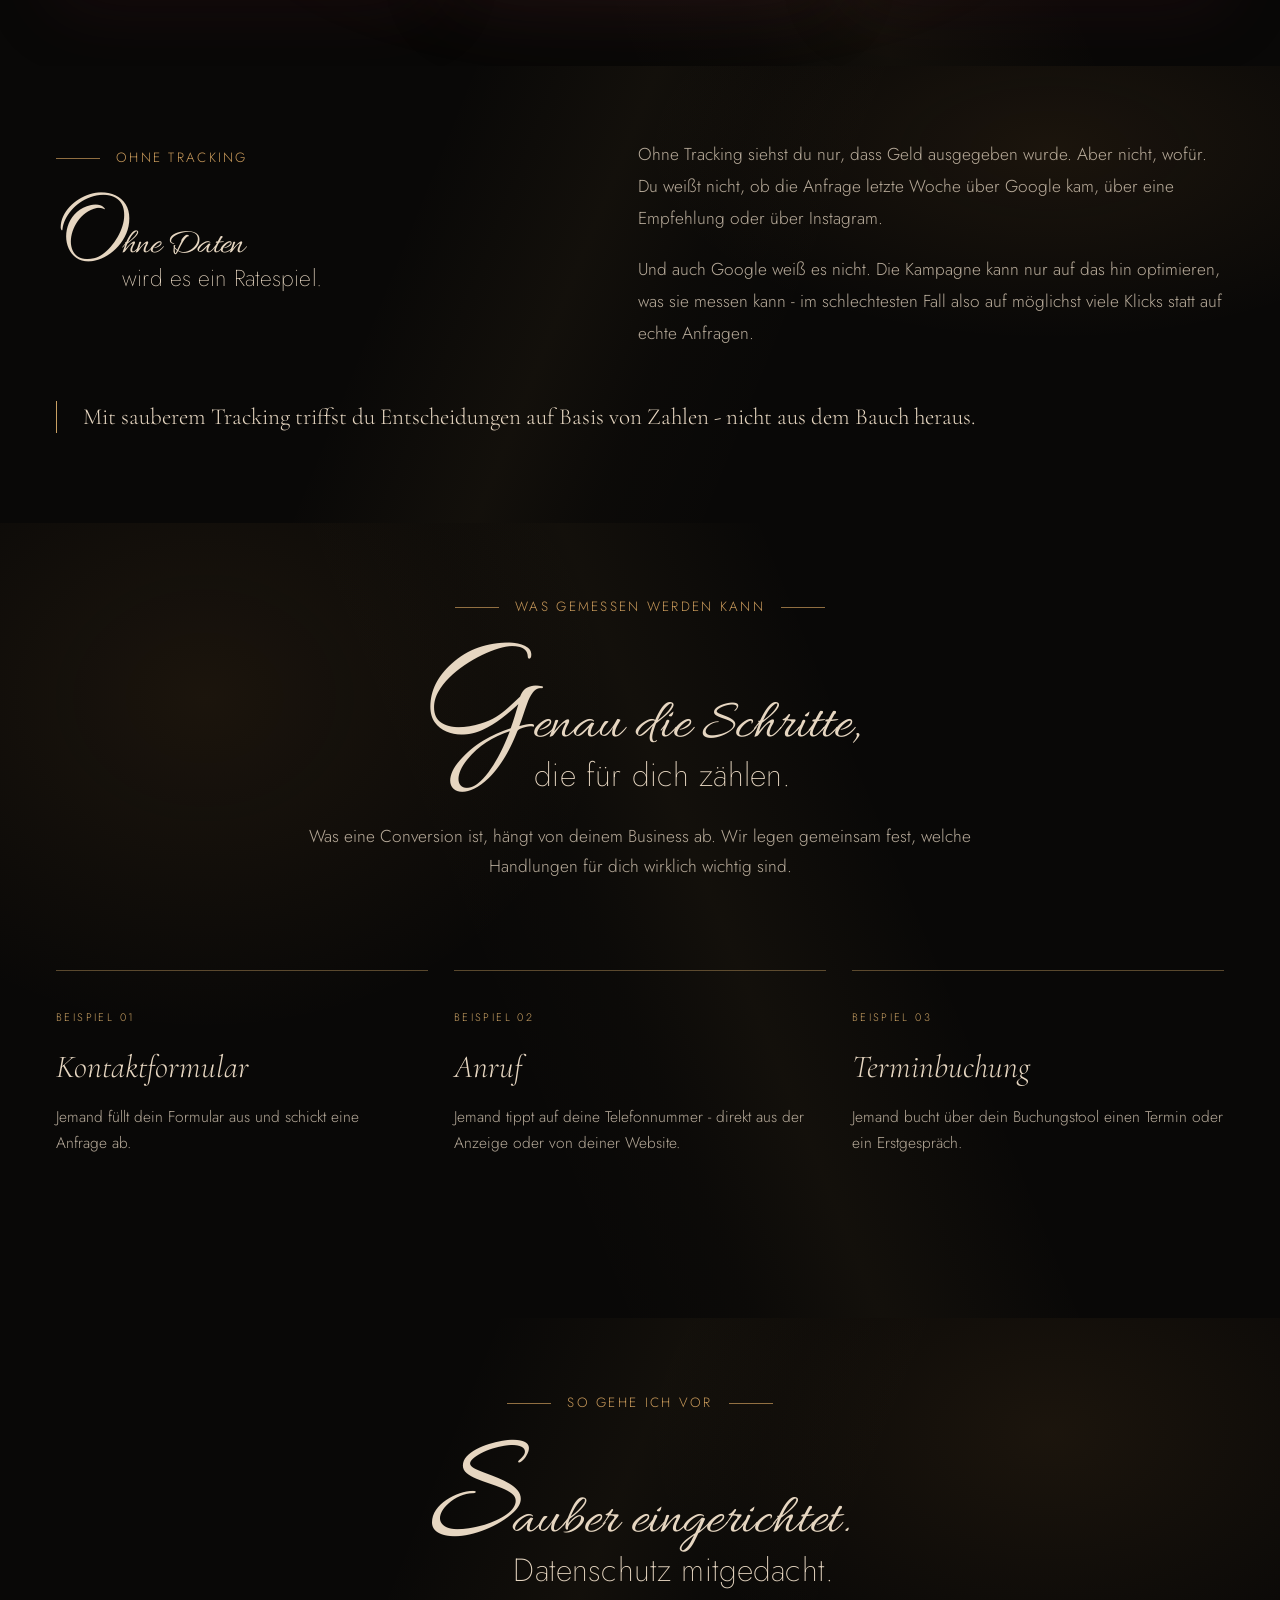
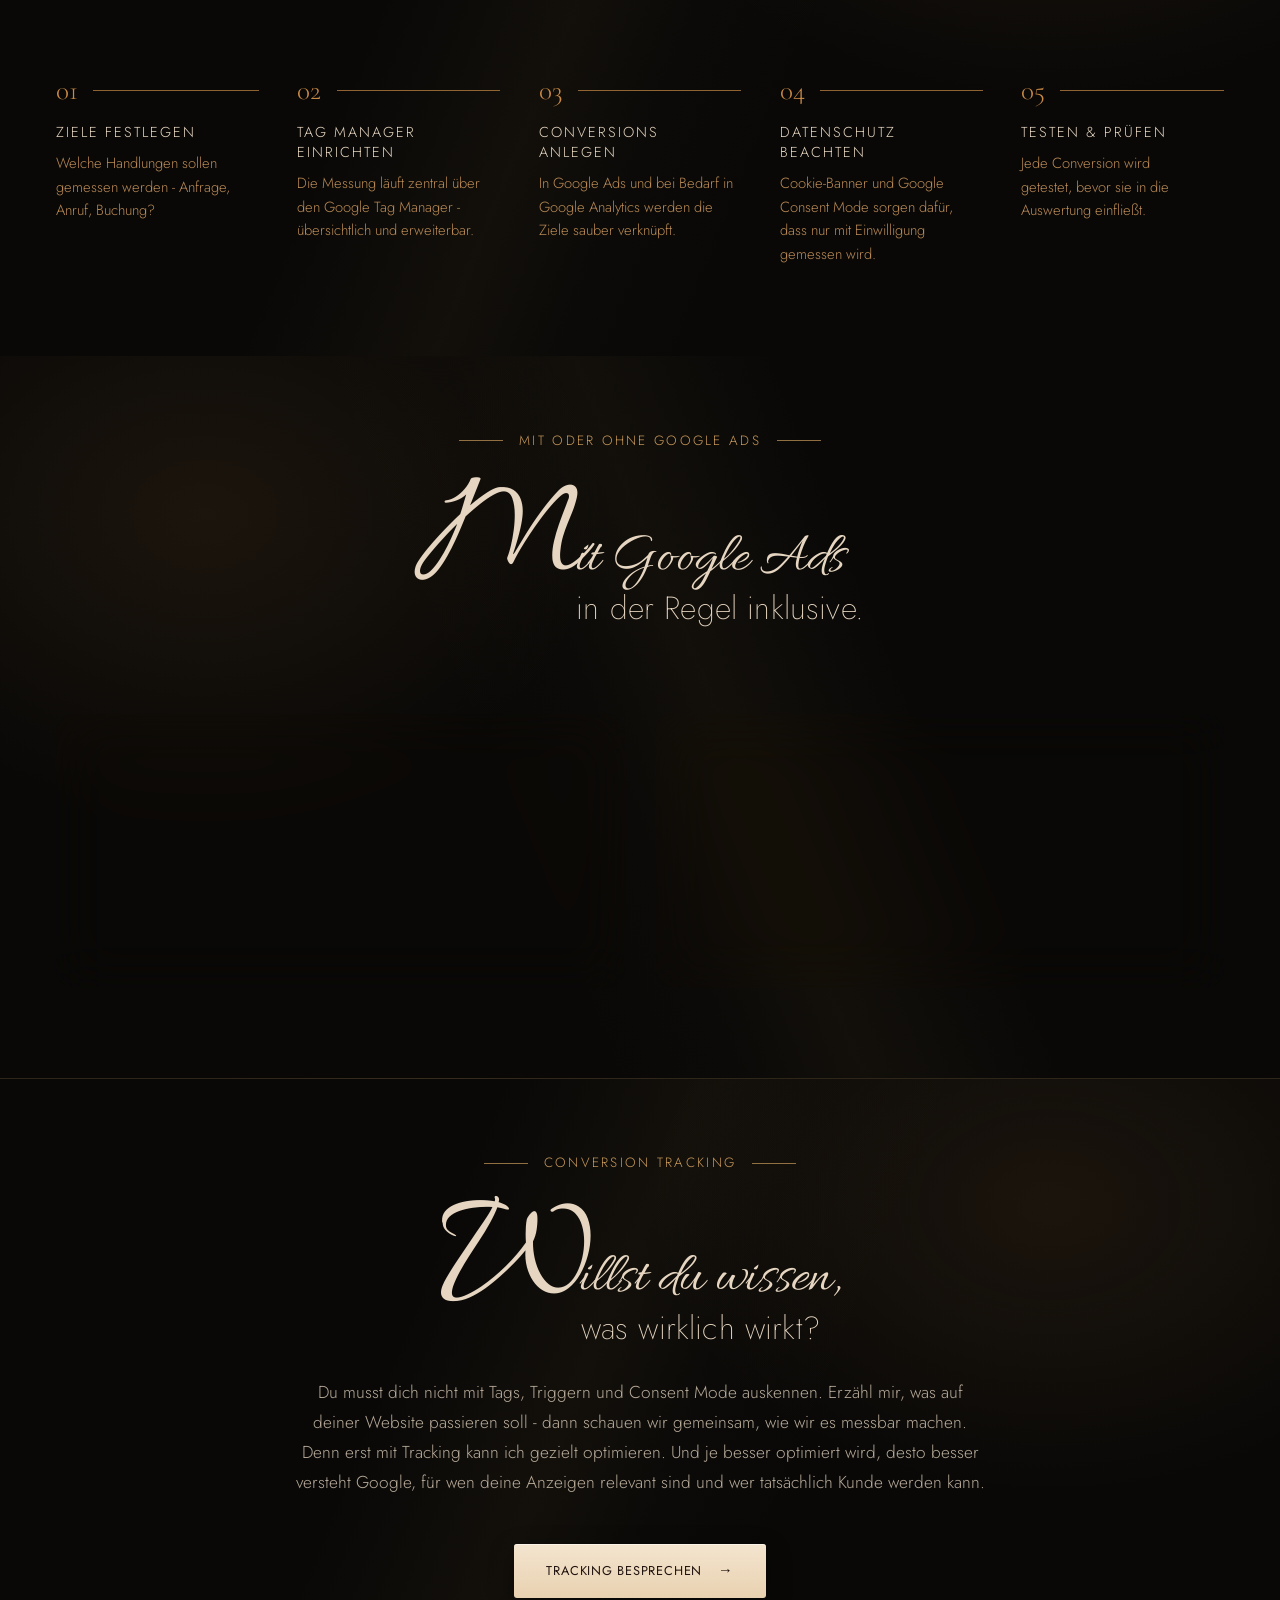
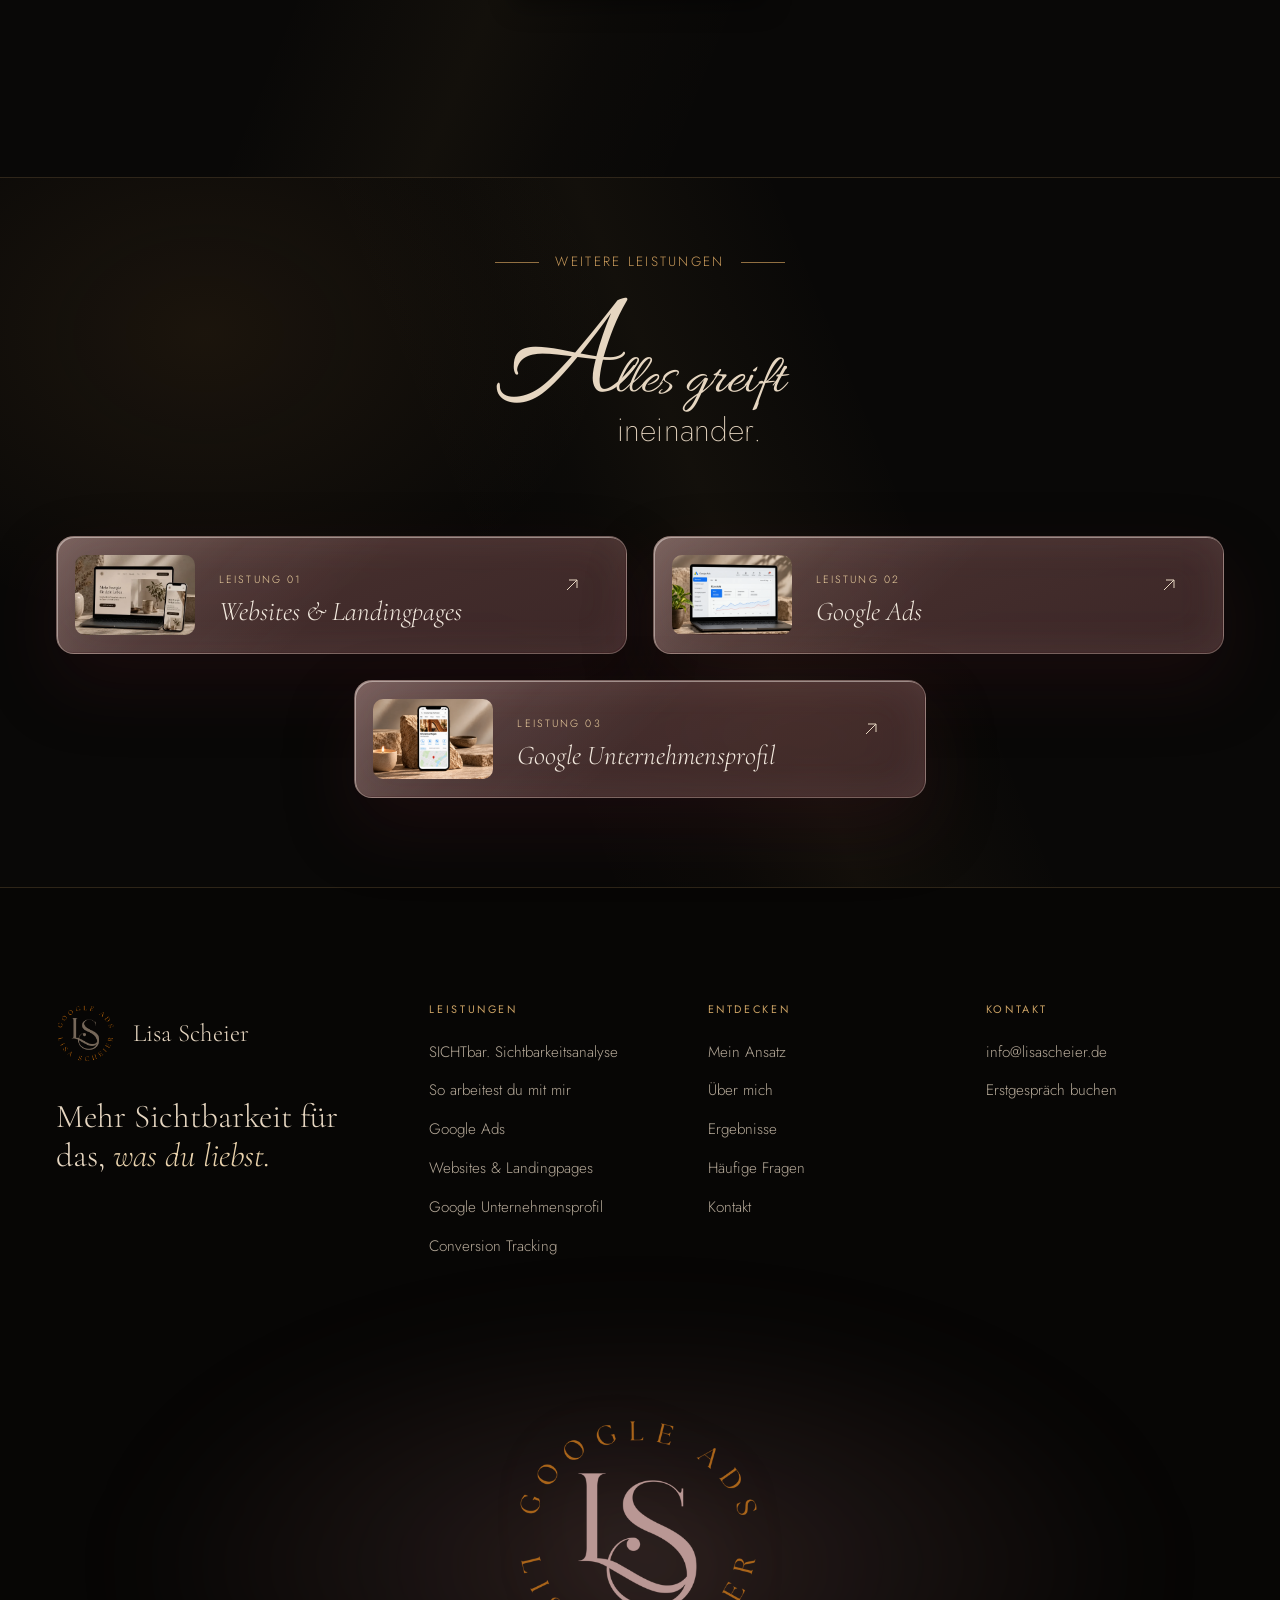
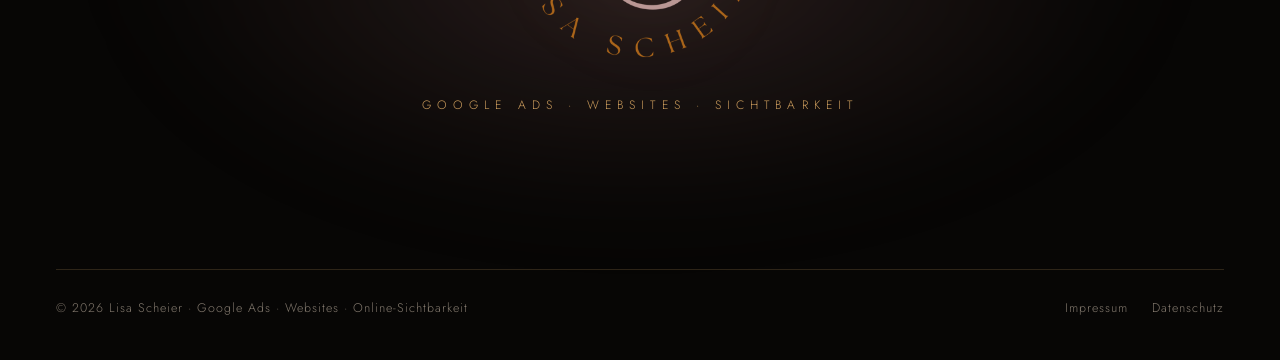
==== commit a1bc2e02: "Erstgespräch-Seite mit Zeeg-Buchungskalender Neue Seite erstgespraech.html: Zeeg-Kalender (Google Me" ====
--- a/conversion-tracking.html
+++ b/conversion-tracking.html
@@ -22,9 +22,9 @@
 <link rel="preload" href="assets/fonts/jost-v20-latin-300.woff2" as="font" type="font/woff2" crossorigin>
 <link rel="preload" href="assets/fonts/allura.woff2" as="font" type="font/woff2" crossorigin>
 
-<link rel="stylesheet" href="assets/css/site.css?v=1791569614">
-<link rel="stylesheet" href="assets/css/variante-a.css?v=1791569614">
-<link rel="stylesheet" href="assets/css/variante-a-schwarz.css?v=1791569614">
+<link rel="stylesheet" href="assets/css/site.css?v=1792496892">
+<link rel="stylesheet" href="assets/css/variante-a.css?v=1792496892">
+<link rel="stylesheet" href="assets/css/variante-a-schwarz.css?v=1792496892">
 <script type="application/ld+json">{"@context": "https://schema.org", "@type": "Service", "name": "Conversion Tracking", "provider": {"@type": "Person", "name": "Lisa Scheier"}, "areaServed": ["DE", "AT", "CH"], "url": "https://lisascheier.de/conversion-tracking.html"}</script>
 </head>
 <body>
@@ -49,7 +49,7 @@
     </nav>
     <div class="header__actions">
       <a class="header__more" href="zusammenarbeit.html">Zusammenarbeit</a>
-      <a class="header__cta" href="index.html#kontakt">Erstgespräch <span aria-hidden="true">→</span></a>
+      <a class="header__cta" href="erstgespraech.html">Erstgespräch <span aria-hidden="true">→</span></a>
       <button class="burger" aria-label="Menü öffnen" aria-expanded="false" aria-controls="mobile-menu"><span></span><span></span></button>
     </div>
   </div>
@@ -63,7 +63,7 @@
     <a href="index.html#ergebnisse">Ergebnisse <small>04</small></a>
     <a href="index.html#faq">FAQ <small>05</small></a>
     <a href="index.html#kontakt">Kontakt <small>06</small></a>
-    <a class="btn" href="index.html#kontakt">Erstgespräch anfragen <span class="arr" aria-hidden="true">→</span></a>
+    <a class="btn" href="erstgespraech.html">Erstgespräch buchen <span class="arr" aria-hidden="true">→</span></a>
   </nav>
   <div class="mobile__meta">
     <a href="mailto:info@lisascheier.de">info@lisascheier.de</a>
@@ -79,7 +79,7 @@
       <p class="lead reveal" data-d="2">Klicks, Besucher, Impressionen - das sieht erstmal nach viel aus. Aber entscheidend ist, was danach passiert: Hat jemand angefragt, angerufen oder einen Termin gebucht? Genau das macht Conversion Tracking sichtbar.</p>
       <div class="btns reveal" data-d="3"><a class="btn" href="index.html#kontakt">Tracking besprechen <span class="arr" aria-hidden="true">→</span></a><a class="btn btn--ghost" href="#vorgehen">So gehe ich vor</a></div>
     </div>
-    <div class="page-hero__img reveal-img"><img src="assets/img/leistung-tracking.webp?v=1791569614" alt="Google Tag Manager auf einem Laptop" width="734" height="480"></div>
+    <div class="page-hero__img reveal-img"><img src="assets/img/leistung-tracking.webp?v=1792496892" alt="Google Tag Manager auf einem Laptop" width="734" height="480"></div>
   </div>
 </section>
 
@@ -168,7 +168,7 @@
 <section class="section section--line">
   <div class="wrap">
     <div class="head center"><span class="kicker reveal">Weitere Leistungen</span><h2 class="stitle reveal" data-d="1" aria-label="Alles greift ineinander."><span class="stitle__script" aria-hidden="true"><span class="stitle__big">A</span><span class="stitle__word">lles greift</span></span> <span class="stitle__rest" aria-hidden="true">ineinander.</span></h2></div>
-    <div class="more"><a href="websites-landingpages.html" class="reveal"><img src="assets/img/leistung-websites.webp?v=1791569614" alt="" loading="lazy" width="120" height="80"><div><small>Leistung 01</small><strong>Websites &amp; Landingpages</strong></div><span class="service__arrow"><svg width="16" height="16" viewBox="0 0 16 16" aria-hidden="true"><path d="M3 13L13 3M5 3h8v8" fill="none" stroke="currentColor"/></svg></span></a><a href="google-ads.html" class="reveal"><img src="assets/img/leistung-google-ads.webp?v=1791569614" alt="" loading="lazy" width="120" height="80"><div><small>Leistung 02</small><strong>Google Ads</strong></div><span class="service__arrow"><svg width="16" height="16" viewBox="0 0 16 16" aria-hidden="true"><path d="M3 13L13 3M5 3h8v8" fill="none" stroke="currentColor"/></svg></span></a><a href="google-unternehmensprofil.html" class="reveal"><img src="assets/img/leistung-unternehmensprofil.webp?v=1791569614" alt="" loading="lazy" width="120" height="80"><div><small>Leistung 03</small><strong>Google Unternehmensprofil</strong></div><span class="service__arrow"><svg width="16" height="16" viewBox="0 0 16 16" aria-hidden="true"><path d="M3 13L13 3M5 3h8v8" fill="none" stroke="currentColor"/></svg></span></a></div>
+    <div class="more"><a href="websites-landingpages.html" class="reveal"><img src="assets/img/leistung-websites.webp?v=1792496892" alt="" loading="lazy" width="120" height="80"><div><small>Leistung 01</small><strong>Websites &amp; Landingpages</strong></div><span class="service__arrow"><svg width="16" height="16" viewBox="0 0 16 16" aria-hidden="true"><path d="M3 13L13 3M5 3h8v8" fill="none" stroke="currentColor"/></svg></span></a><a href="google-ads.html" class="reveal"><img src="assets/img/leistung-google-ads.webp?v=1792496892" alt="" loading="lazy" width="120" height="80"><div><small>Leistung 02</small><strong>Google Ads</strong></div><span class="service__arrow"><svg width="16" height="16" viewBox="0 0 16 16" aria-hidden="true"><path d="M3 13L13 3M5 3h8v8" fill="none" stroke="currentColor"/></svg></span></a><a href="google-unternehmensprofil.html" class="reveal"><img src="assets/img/leistung-unternehmensprofil.webp?v=1792496892" alt="" loading="lazy" width="120" height="80"><div><small>Leistung 03</small><strong>Google Unternehmensprofil</strong></div><span class="service__arrow"><svg width="16" height="16" viewBox="0 0 16 16" aria-hidden="true"><path d="M3 13L13 3M5 3h8v8" fill="none" stroke="currentColor"/></svg></span></a></div>
   </div>
 </section>
 </main>
@@ -204,7 +204,7 @@
         <h4>Kontakt</h4>
         <ul>
           <li><a href="mailto:info@lisascheier.de">info@lisascheier.de</a></li>
-          <li><a href="index.html#kontakt">Erstgespräch anfragen</a></li>
+          <li><a href="erstgespraech.html">Erstgespräch buchen</a></li>
         </ul>
       </div>
     </div>
@@ -218,6 +218,6 @@
     </div>
   </div>
 </footer>
-<script src="assets/js/site.js?v=1791569614" defer></script>
+<script src="assets/js/site.js?v=1792496892" defer></script>
 </body>
 </html>
--- a/assets/css/site.css
+++ b/assets/css/site.css
@@ -1341,3 +1341,20 @@
 .findbar__title::after{height:2px;border-radius:2px}
 .findbar__title::before{content:"";position:absolute;left:calc(min(300px,80%) * .32 - 45px);bottom:-9px;width:90px;height:20px;pointer-events:none;
   background:radial-gradient(ellipse 50% 50% at 50% 50%,rgba(255,240,215,.75),rgba(255,200,140,.25) 45%,transparent 75%);filter:blur(2px)}
+
+/* ---------- Erstgespräch / Zeeg-Buchung (Kalender lädt erst nach Klick) ---------- */
+.booking{max-width:920px;margin:clamp(40px,5vw,70px) auto 0;padding:clamp(34px,4vw,56px)}
+.booking__gate{text-align:center}
+.booking__facts{display:grid;grid-template-columns:repeat(3,1fr);gap:18px;margin-bottom:clamp(30px,3vw,44px)}
+.booking__facts div{padding:18px 10px;border-top:1px solid var(--line);border-bottom:1px solid var(--line)}
+.booking__facts small{display:block;font-size:.72rem;letter-spacing:.17em;text-transform:uppercase;color:#c99a5b;margin-bottom:6px}
+.booking__facts strong{font-weight:300;font-size:1.15rem;color:var(--ink)}
+.booking__note{margin:22px auto 0;max-width:34em;font-size:.88rem;color:var(--ink-3)}
+.booking__note a,.booking__alt a{color:var(--brass-soft)}
+.booking__alt{margin-top:34px;color:var(--ink-2)}
+.booking--open{padding:clamp(10px,1.5vw,18px)}
+.booking__cal{min-width:280px;min-height:780px;border-radius:clamp(12px,1vw,18px);overflow:hidden}
+@media (max-width:720px){.booking__facts{grid-template-columns:1fr}}
+.booking__cal{position:relative}
+.booking__cal::before{content:"Kalender wird geladen …";position:absolute;top:120px;left:0;right:0;text-align:center;font-size:.8rem;letter-spacing:.17em;text-transform:uppercase;color:var(--ink-3)}
+.booking__cal iframe{position:relative;z-index:1}
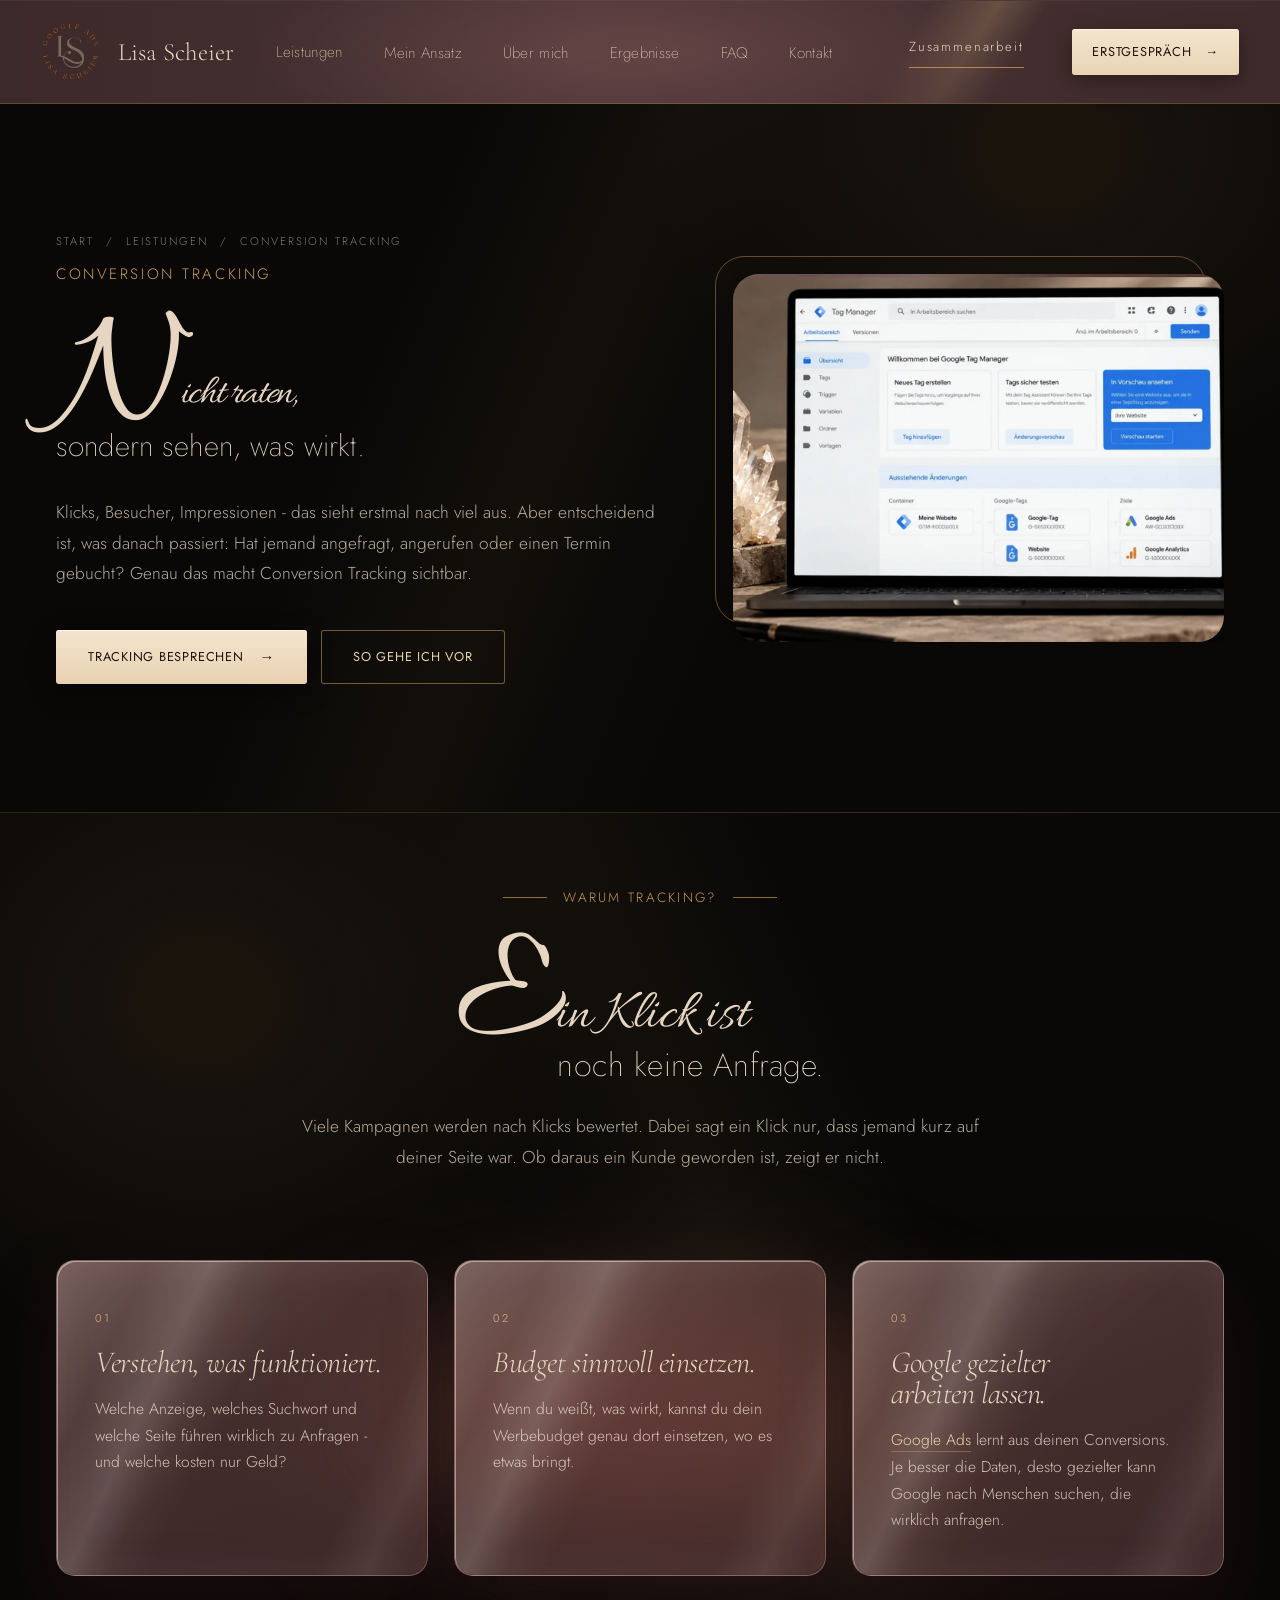
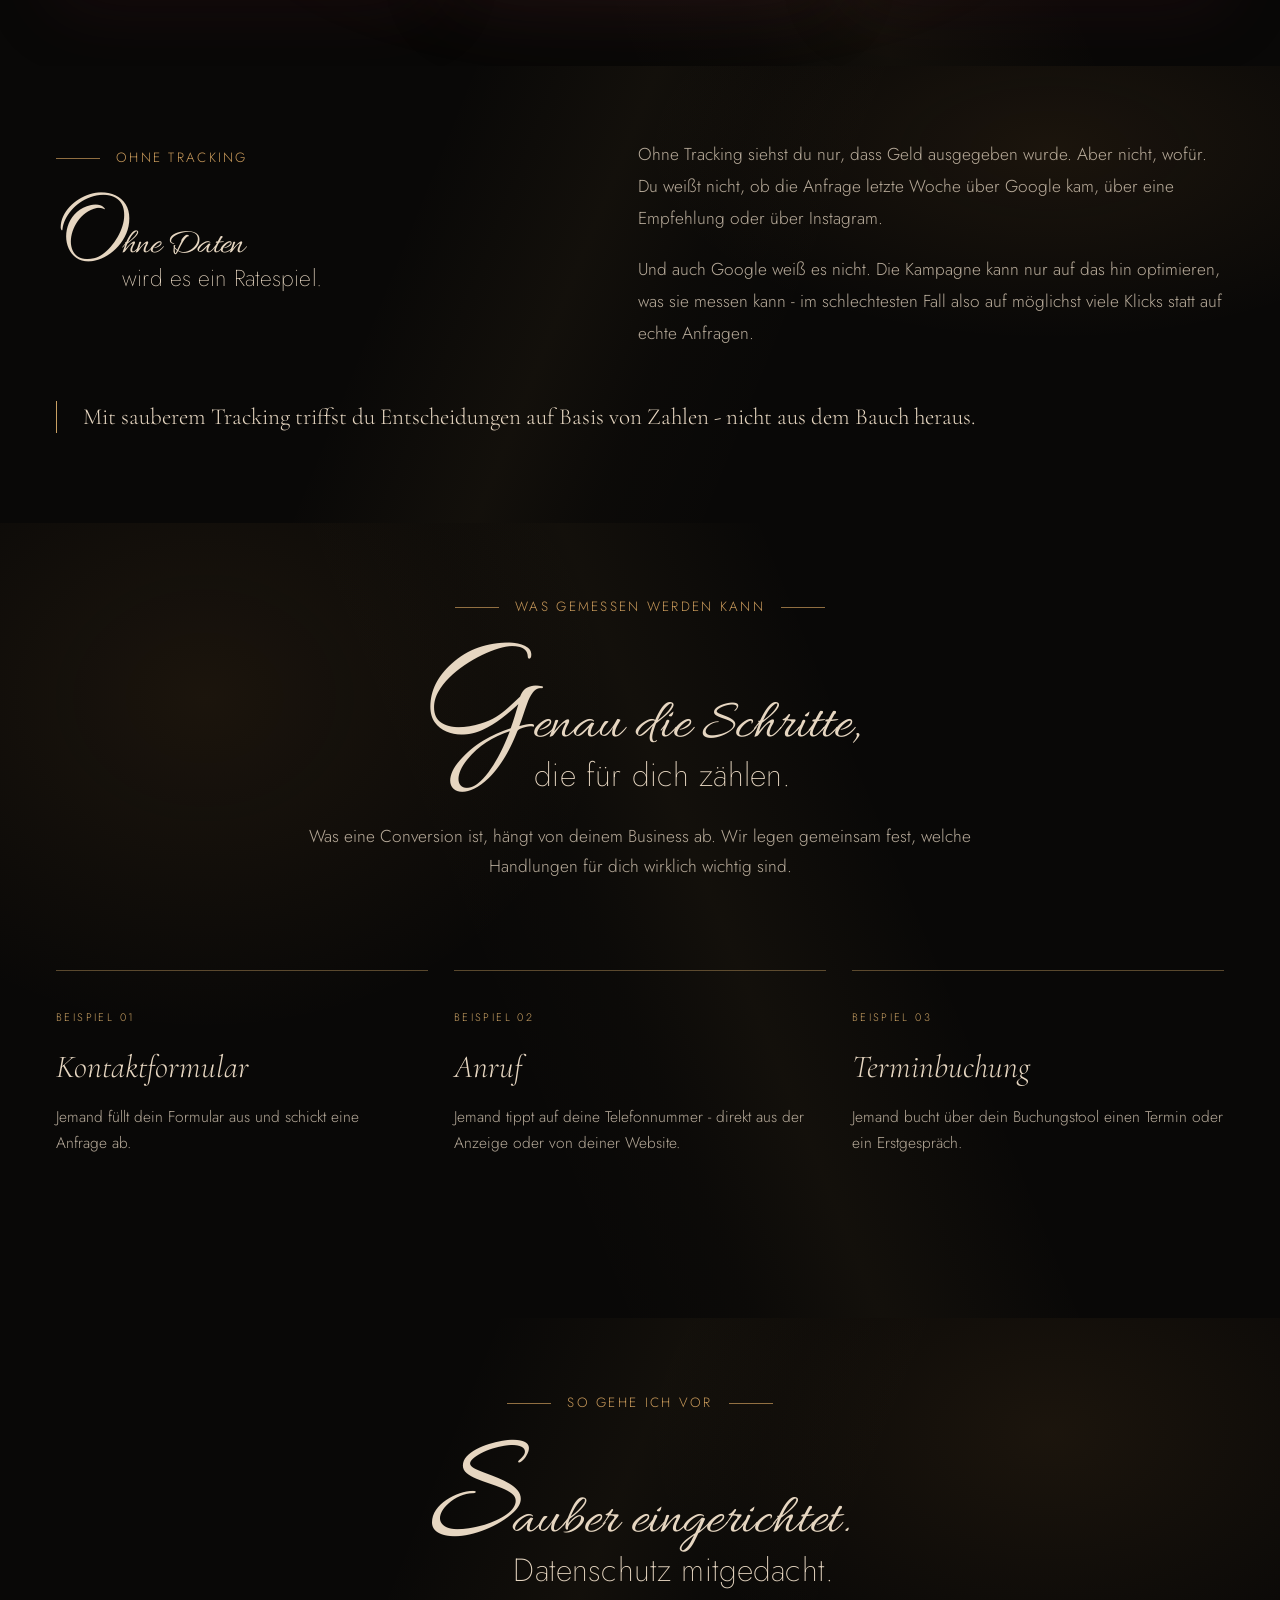
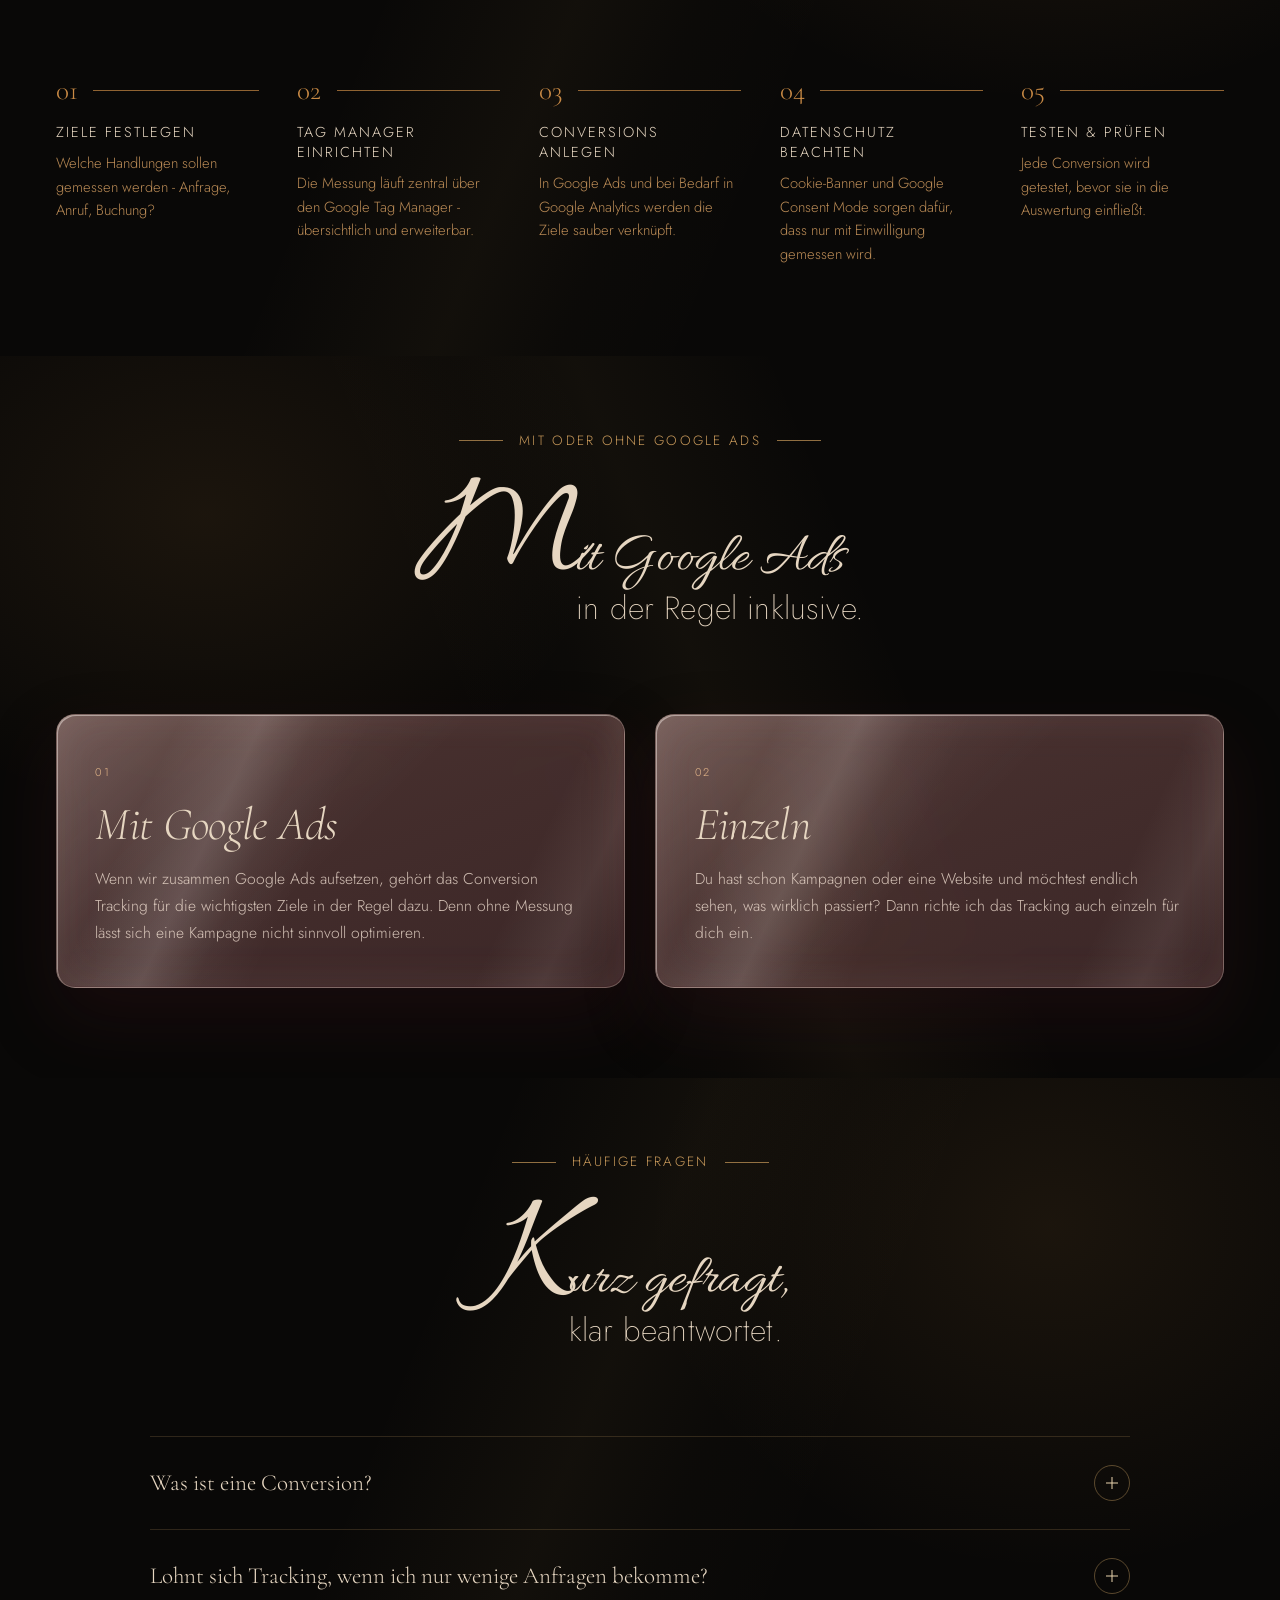
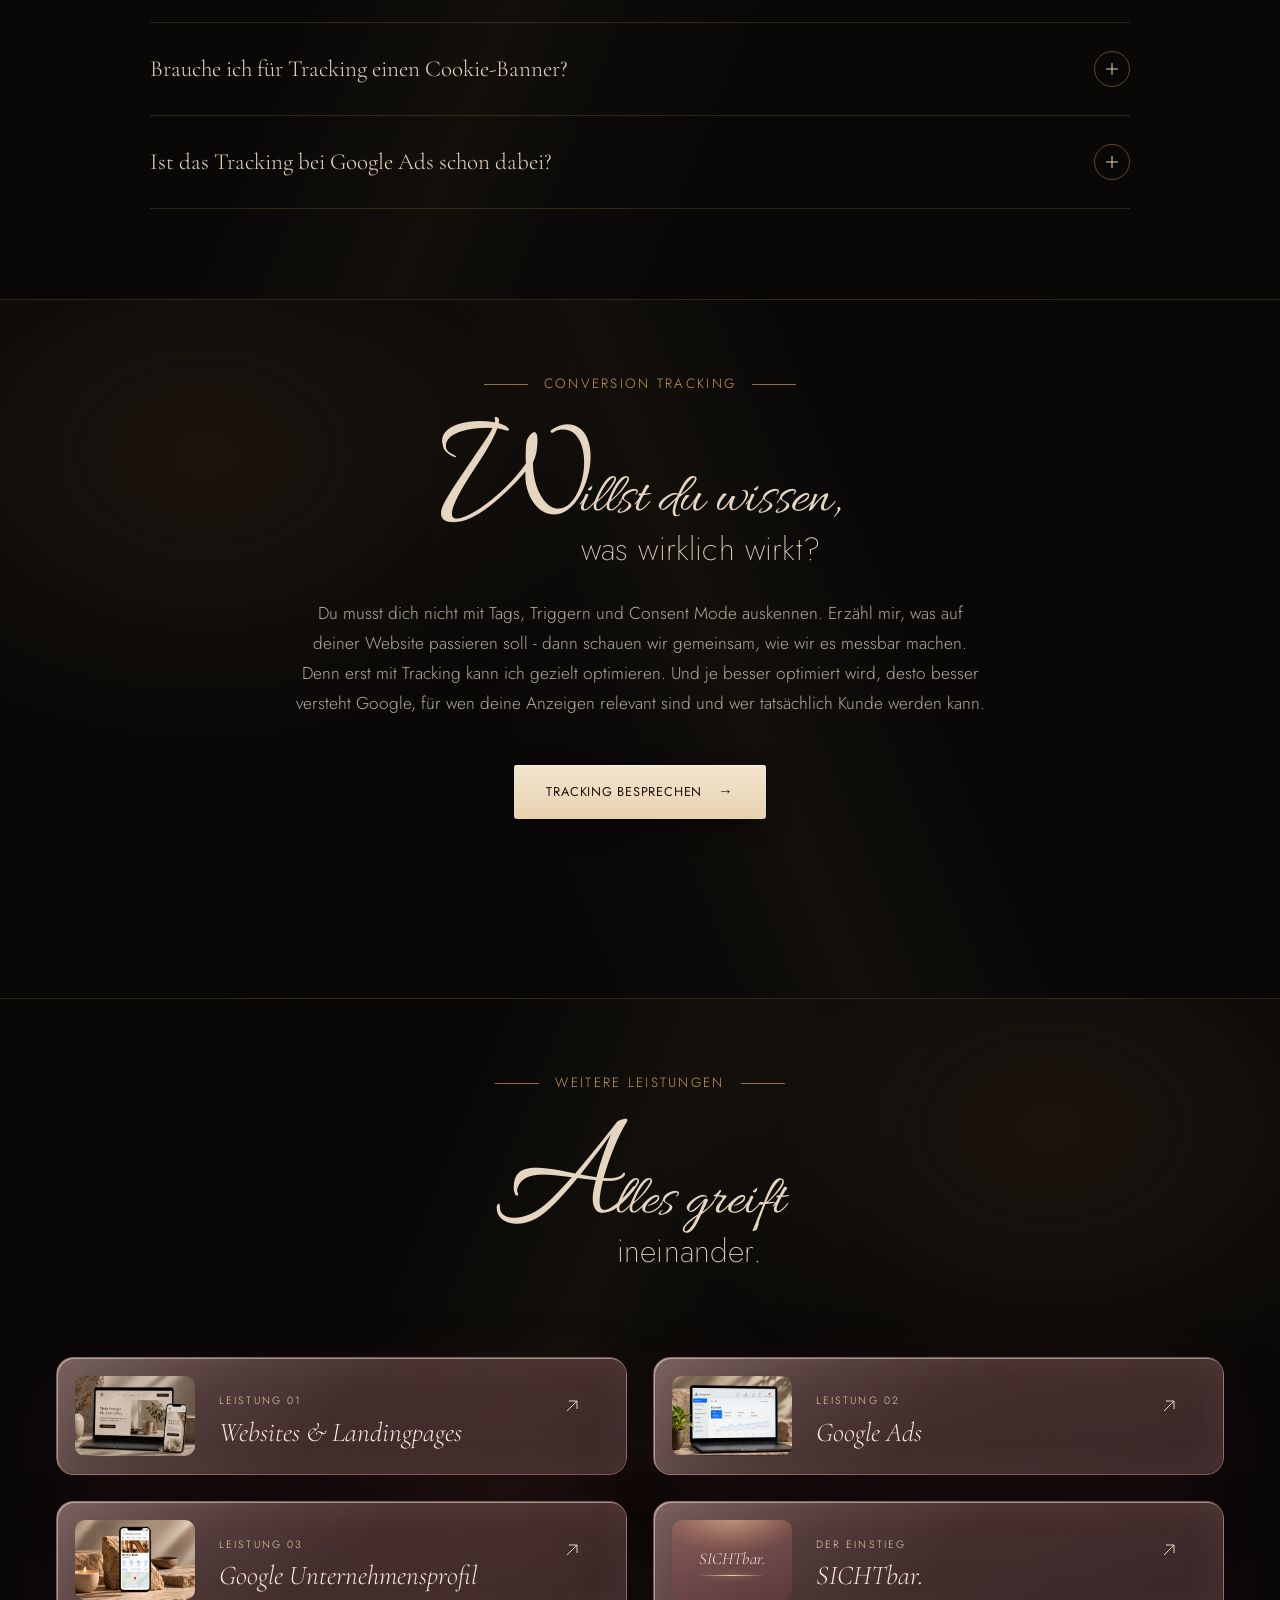
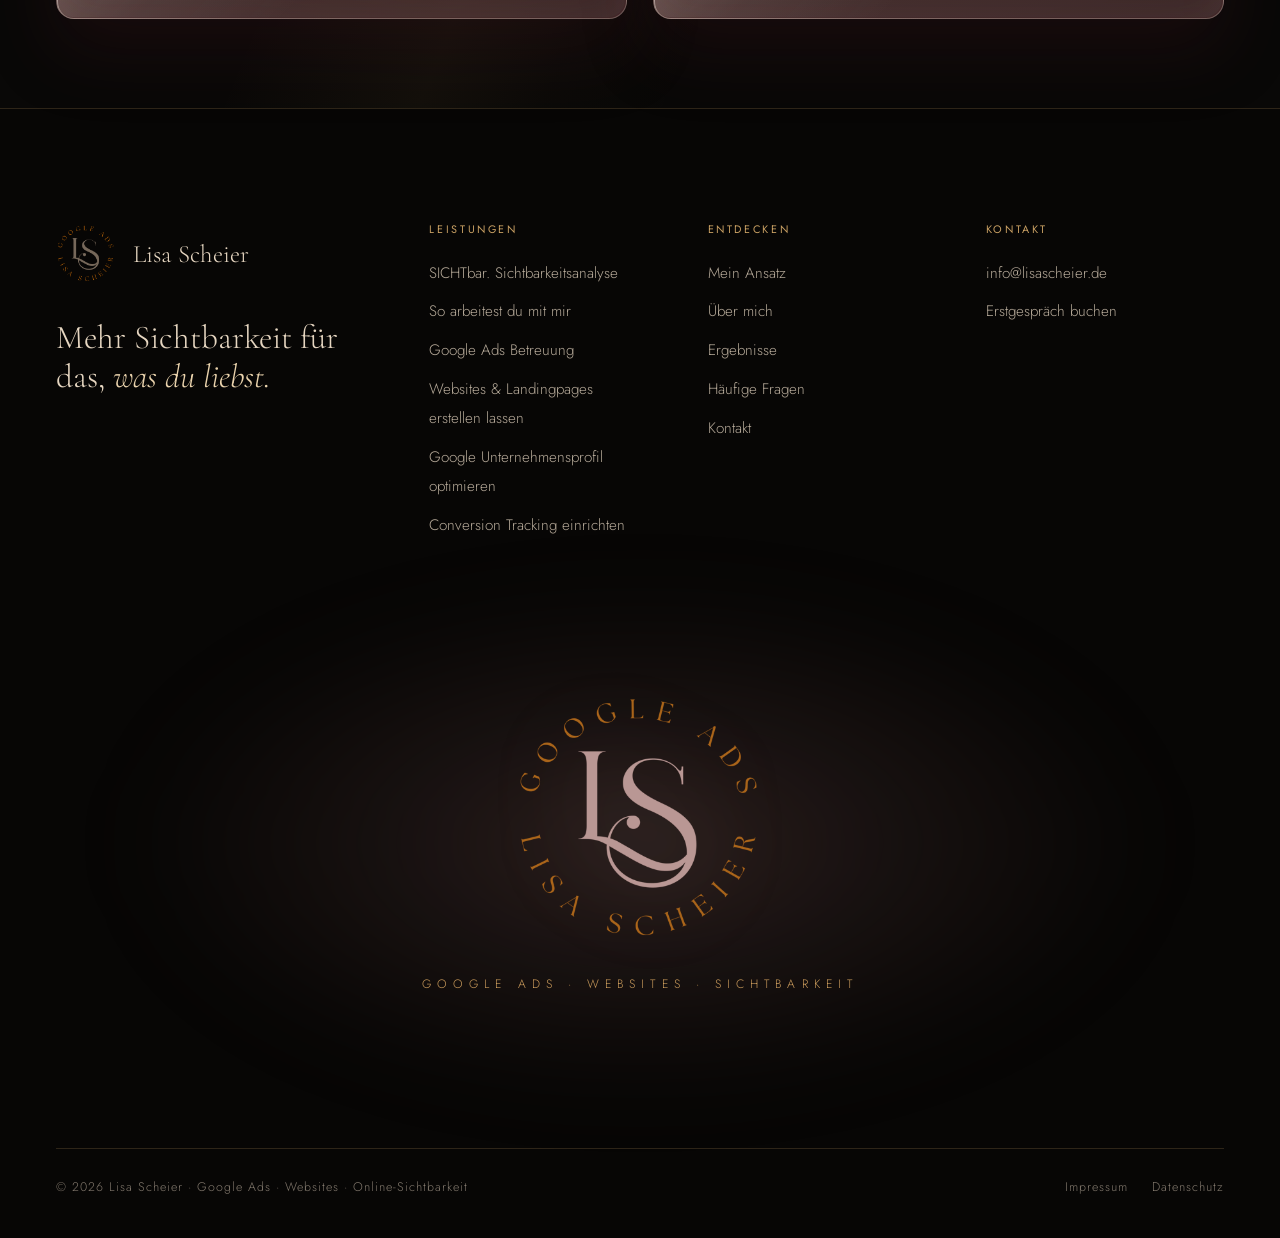
==== commit f204696a: "Fragen & Antworten, interne Links und Festpreis für Einstiegsangebote - Leistungsseiten: Frage-Antwo" ====
--- a/conversion-tracking.html
+++ b/conversion-tracking.html
@@ -22,9 +22,9 @@
 <link rel="preload" href="assets/fonts/jost-v20-latin-300.woff2" as="font" type="font/woff2" crossorigin>
 <link rel="preload" href="assets/fonts/allura.woff2" as="font" type="font/woff2" crossorigin>
 
-<link rel="stylesheet" href="assets/css/site.css?v=1792496892">
-<link rel="stylesheet" href="assets/css/variante-a.css?v=1792496892">
-<link rel="stylesheet" href="assets/css/variante-a-schwarz.css?v=1792496892">
+<link rel="stylesheet" href="assets/css/site.css?v=1792573782">
+<link rel="stylesheet" href="assets/css/variante-a.css?v=1792573782">
+<link rel="stylesheet" href="assets/css/variante-a-schwarz.css?v=1792573782">
 <script type="application/ld+json">{"@context": "https://schema.org", "@type": "Service", "name": "Conversion Tracking", "provider": {"@type": "Person", "name": "Lisa Scheier"}, "areaServed": ["DE", "AT", "CH"], "url": "https://lisascheier.de/conversion-tracking.html"}</script>
 </head>
 <body>
@@ -79,7 +79,7 @@
       <p class="lead reveal" data-d="2">Klicks, Besucher, Impressionen - das sieht erstmal nach viel aus. Aber entscheidend ist, was danach passiert: Hat jemand angefragt, angerufen oder einen Termin gebucht? Genau das macht Conversion Tracking sichtbar.</p>
       <div class="btns reveal" data-d="3"><a class="btn" href="index.html#kontakt">Tracking besprechen <span class="arr" aria-hidden="true">→</span></a><a class="btn btn--ghost" href="#vorgehen">So gehe ich vor</a></div>
     </div>
-    <div class="page-hero__img reveal-img"><img src="assets/img/leistung-tracking.webp?v=1792496892" alt="Google Tag Manager auf einem Laptop" width="734" height="480"></div>
+    <div class="page-hero__img reveal-img"><img src="assets/img/leistung-tracking.webp?v=1792573782" alt="Google Tag Manager auf einem Laptop" width="734" height="480"></div>
   </div>
 </section>
 
@@ -93,7 +93,7 @@
     <div class="cards">
       <article class="card reveal"><span class="n">01</span><h3>Verstehen, was funktioniert.</h3><p>Welche Anzeige, welches Suchwort und welche Seite führen wirklich zu Anfragen - und welche kosten nur Geld?</p></article>
       <article class="card reveal" data-d="1"><span class="n">02</span><h3>Budget sinnvoll einsetzen.</h3><p>Wenn du weißt, was wirkt, kannst du dein Werbebudget genau dort einsetzen, wo es etwas bringt.</p></article>
-      <article class="card reveal" data-d="2"><span class="n">03</span><h3>Google gezielter arbeiten lassen.</h3><p>Google Ads lernt aus deinen Conversions. Je besser die Daten, desto gezielter kann Google nach Menschen suchen, die wirklich anfragen.</p></article>
+      <article class="card reveal" data-d="2"><span class="n">03</span><h3>Google gezielter arbeiten lassen.</h3><p><a class="textlink" href="google-ads.html">Google Ads</a> lernt aus deinen Conversions. Je besser die Daten, desto gezielter kann Google nach Menschen suchen, die wirklich anfragen.</p></article>
     </div>
   </div>
 </section>
@@ -157,6 +157,21 @@
     </div>
   </div>
 </section>
+<section class="section faq faq--page" id="fragen">
+  <div class="wrap">
+    <div class="head center">
+      <span class="kicker reveal">Häufige Fragen</span>
+      <h2 class="stitle reveal" data-d="1" aria-label="Kurz gefragt, klar beantwortet."><span class="stitle__script" aria-hidden="true"><span class="stitle__big">K</span><span class="stitle__word">urz gefragt,</span></span> <span class="stitle__rest" aria-hidden="true">klar beantwortet.</span></h2>
+    </div>
+    <div class="faq__list faq__list--center">
+        <details><summary><h3 class="faq__q">Was ist eine Conversion?</h3><i aria-hidden="true"></i></summary><div class="faq__answer"><p>Eine Handlung, die für dein Business zählt, zum Beispiel eine Anfrage über das Formular, ein Anruf oder eine Terminbuchung. Welche Handlungen gemessen werden, legen wir gemeinsam fest. Ein Klick allein ist keine Conversion.</p></div></details>
+        <details><summary><h3 class="faq__q">Lohnt sich Tracking, wenn ich nur wenige Anfragen bekomme?</h3><i aria-hidden="true"></i></summary><div class="faq__answer"><p>Gerade dann. Bei wenigen Anfragen zählt jede einzelne, und ohne Tracking weißt du nicht, ob sie über Google, eine Empfehlung oder Instagram kam. Außerdem kann <a class="textlink" href="google-ads.html">Google Ads</a> nur auf das optimieren, was gemessen wird.</p></div></details>
+        <details><summary><h3 class="faq__q">Brauche ich für Tracking einen Cookie-Banner?</h3><i aria-hidden="true"></i></summary><div class="faq__answer"><p>Ja. Dienste wie Google Ads oder Google Analytics dürfen erst messen, wenn deine Besucher zugestimmt haben. Ich richte das mit Cookie-Banner und Google Consent Mode so ein, dass nur mit Einwilligung gemessen wird. Eine Rechtsberatung ersetze ich allerdings nicht.</p></div></details>
+        <details><summary><h3 class="faq__q">Ist das Tracking bei Google Ads schon dabei?</h3><i aria-hidden="true"></i></summary><div class="faq__answer"><p>Ja, wenn wir Google Ads zusammen aufsetzen, gehört das Tracking für die wichtigsten Ziele in der Regel dazu. Du hast schon Kampagnen oder eine Website? Dann richte ich das Tracking auch einzeln für dich ein.</p></div></details>
+    </div>
+  </div>
+</section>
+<script type="application/ld+json">{"@context": "https://schema.org", "@type": "FAQPage", "mainEntity": [{"@type": "Question", "name": "Was ist eine Conversion?", "acceptedAnswer": {"@type": "Answer", "text": "Eine Handlung, die für dein Business zählt, zum Beispiel eine Anfrage über das Formular, ein Anruf oder eine Terminbuchung. Welche Handlungen gemessen werden, legen wir gemeinsam fest. Ein Klick allein ist keine Conversion."}}, {"@type": "Question", "name": "Lohnt sich Tracking, wenn ich nur wenige Anfragen bekomme?", "acceptedAnswer": {"@type": "Answer", "text": "Gerade dann. Bei wenigen Anfragen zählt jede einzelne, und ohne Tracking weißt du nicht, ob sie über Google, eine Empfehlung oder Instagram kam. Außerdem kann Google Ads nur auf das optimieren, was gemessen wird."}}, {"@type": "Question", "name": "Brauche ich für Tracking einen Cookie-Banner?", "acceptedAnswer": {"@type": "Answer", "text": "Ja. Dienste wie Google Ads oder Google Analytics dürfen erst messen, wenn deine Besucher zugestimmt haben. Ich richte das mit Cookie-Banner und Google Consent Mode so ein, dass nur mit Einwilligung gemessen wird. Eine Rechtsberatung ersetze ich allerdings nicht."}}, {"@type": "Question", "name": "Ist das Tracking bei Google Ads schon dabei?", "acceptedAnswer": {"@type": "Answer", "text": "Ja, wenn wir Google Ads zusammen aufsetzen, gehört das Tracking für die wichtigsten Ziele in der Regel dazu. Du hast schon Kampagnen oder eine Website? Dann richte ich das Tracking auch einzeln für dich ein."}}]}</script>
 <section class="cta" id="kontakt-cta">
   <div class="wrap center">
     <span class="kicker reveal">Conversion Tracking</span>
@@ -168,7 +183,7 @@
 <section class="section section--line">
   <div class="wrap">
     <div class="head center"><span class="kicker reveal">Weitere Leistungen</span><h2 class="stitle reveal" data-d="1" aria-label="Alles greift ineinander."><span class="stitle__script" aria-hidden="true"><span class="stitle__big">A</span><span class="stitle__word">lles greift</span></span> <span class="stitle__rest" aria-hidden="true">ineinander.</span></h2></div>
-    <div class="more"><a href="websites-landingpages.html" class="reveal"><img src="assets/img/leistung-websites.webp?v=1792496892" alt="" loading="lazy" width="120" height="80"><div><small>Leistung 01</small><strong>Websites &amp; Landingpages</strong></div><span class="service__arrow"><svg width="16" height="16" viewBox="0 0 16 16" aria-hidden="true"><path d="M3 13L13 3M5 3h8v8" fill="none" stroke="currentColor"/></svg></span></a><a href="google-ads.html" class="reveal"><img src="assets/img/leistung-google-ads.webp?v=1792496892" alt="" loading="lazy" width="120" height="80"><div><small>Leistung 02</small><strong>Google Ads</strong></div><span class="service__arrow"><svg width="16" height="16" viewBox="0 0 16 16" aria-hidden="true"><path d="M3 13L13 3M5 3h8v8" fill="none" stroke="currentColor"/></svg></span></a><a href="google-unternehmensprofil.html" class="reveal"><img src="assets/img/leistung-unternehmensprofil.webp?v=1792496892" alt="" loading="lazy" width="120" height="80"><div><small>Leistung 03</small><strong>Google Unternehmensprofil</strong></div><span class="service__arrow"><svg width="16" height="16" viewBox="0 0 16 16" aria-hidden="true"><path d="M3 13L13 3M5 3h8v8" fill="none" stroke="currentColor"/></svg></span></a></div>
+    <div class="more"><a href="websites-landingpages.html" class="reveal"><img src="assets/img/leistung-websites.webp?v=1792573782" alt="" loading="lazy" width="120" height="80"><div><small>Leistung 01</small><strong>Websites &amp; Landingpages</strong></div><span class="service__arrow"><svg width="16" height="16" viewBox="0 0 16 16" aria-hidden="true"><path d="M3 13L13 3M5 3h8v8" fill="none" stroke="currentColor"/></svg></span></a><a href="google-ads.html" class="reveal"><img src="assets/img/leistung-google-ads.webp?v=1792573782" alt="" loading="lazy" width="120" height="80"><div><small>Leistung 02</small><strong>Google Ads</strong></div><span class="service__arrow"><svg width="16" height="16" viewBox="0 0 16 16" aria-hidden="true"><path d="M3 13L13 3M5 3h8v8" fill="none" stroke="currentColor"/></svg></span></a><a href="google-unternehmensprofil.html" class="reveal"><img src="assets/img/leistung-unternehmensprofil.webp?v=1792573782" alt="" loading="lazy" width="120" height="80"><div><small>Leistung 03</small><strong>Google Unternehmensprofil</strong></div><span class="service__arrow"><svg width="16" height="16" viewBox="0 0 16 16" aria-hidden="true"><path d="M3 13L13 3M5 3h8v8" fill="none" stroke="currentColor"/></svg></span></a><a href="sichtbar.html" class="reveal"><span class="more__thumb" aria-hidden="true">SICHTbar.</span><div><small>Der Einstieg</small><strong>SICHTbar.</strong></div><span class="service__arrow"><svg width="16" height="16" viewBox="0 0 16 16" aria-hidden="true"><path d="M3 13L13 3M5 3h8v8" fill="none" stroke="currentColor"/></svg></span></a></div>
   </div>
 </section>
 </main>
@@ -184,10 +199,10 @@
         <ul>
           <li><a href="sichtbar.html">SICHTbar. Sichtbarkeitsanalyse</a></li>
           <li><a href="zusammenarbeit.html">So arbeitest du mit mir</a></li>
-          <li><a href="google-ads.html">Google Ads</a></li>
-          <li><a href="websites-landingpages.html">Websites &amp; Landingpages</a></li>
-          <li><a href="google-unternehmensprofil.html">Google Unternehmensprofil</a></li>
-          <li><a href="conversion-tracking.html">Conversion Tracking</a></li>
+          <li><a href="google-ads.html">Google Ads Betreuung</a></li>
+          <li><a href="websites-landingpages.html">Websites &amp; Landingpages erstellen lassen</a></li>
+          <li><a href="google-unternehmensprofil.html">Google Unternehmensprofil optimieren</a></li>
+          <li><a href="conversion-tracking.html">Conversion Tracking einrichten</a></li>
         </ul>
       </div>
       <div>
@@ -218,6 +233,6 @@
     </div>
   </div>
 </footer>
-<script src="assets/js/site.js?v=1792496892" defer></script>
+<script src="assets/js/site.js?v=1792573782" defer></script>
 </body>
 </html>
--- a/assets/css/site.css
+++ b/assets/css/site.css
@@ -1358,3 +1358,18 @@
 .booking__cal{position:relative}
 .booking__cal::before{content:"Kalender wird geladen …";position:absolute;top:120px;left:0;right:0;text-align:center;font-size:.8rem;letter-spacing:.17em;text-transform:uppercase;color:var(--ink-3)}
 .booking__cal iframe{position:relative;z-index:1}
+
+/* „Weitere Leistungen“: SICHTbar.-Kachel ohne Foto (Mauve + Goldlicht wie die SICHTbar.-Karte) */
+.more__thumb{position:relative;display:grid;place-items:center;width:120px;aspect-ratio:3/2;border-radius:10px;overflow:hidden;
+  background:radial-gradient(ellipse 80% 70% at 50% -10%,rgba(255,214,160,.55),rgba(255,190,120,.12) 55%,transparent 75%),linear-gradient(160deg,#8a5e5c 0%,#704a4a 50%,#5a3a3c 100%);
+  font-family:var(--serif);font-style:italic;font-weight:300;font-size:1.05rem;color:#f6e7d6;letter-spacing:.01em}
+.more__thumb::after{content:"";position:absolute;left:22%;right:22%;bottom:30%;height:1px;
+  background:linear-gradient(90deg,transparent,#f0d0a0,transparent);filter:drop-shadow(0 0 3px rgba(255,214,160,.9))}
+@media (max-width:720px){.more__thumb{width:88px;font-size:.85rem}}
+
+/* Fragen auf den Leistungsseiten: Frage ist eine echte Überschrift (h3) im Aufklapp-Element */
+.faq__q{display:inline;margin:0;font:inherit;color:inherit;letter-spacing:inherit;text-transform:inherit}
+.faq--page .faq__answer .textlink{white-space:nowrap}
+/* SICHTbar.-Karte Startseite: Festpreis */
+.findbar__price{margin:0 0 14px}
+.findbar__price strong{font-family:var(--serif);font-weight:300;font-size:2.6rem;line-height:1;color:#f0c894}
